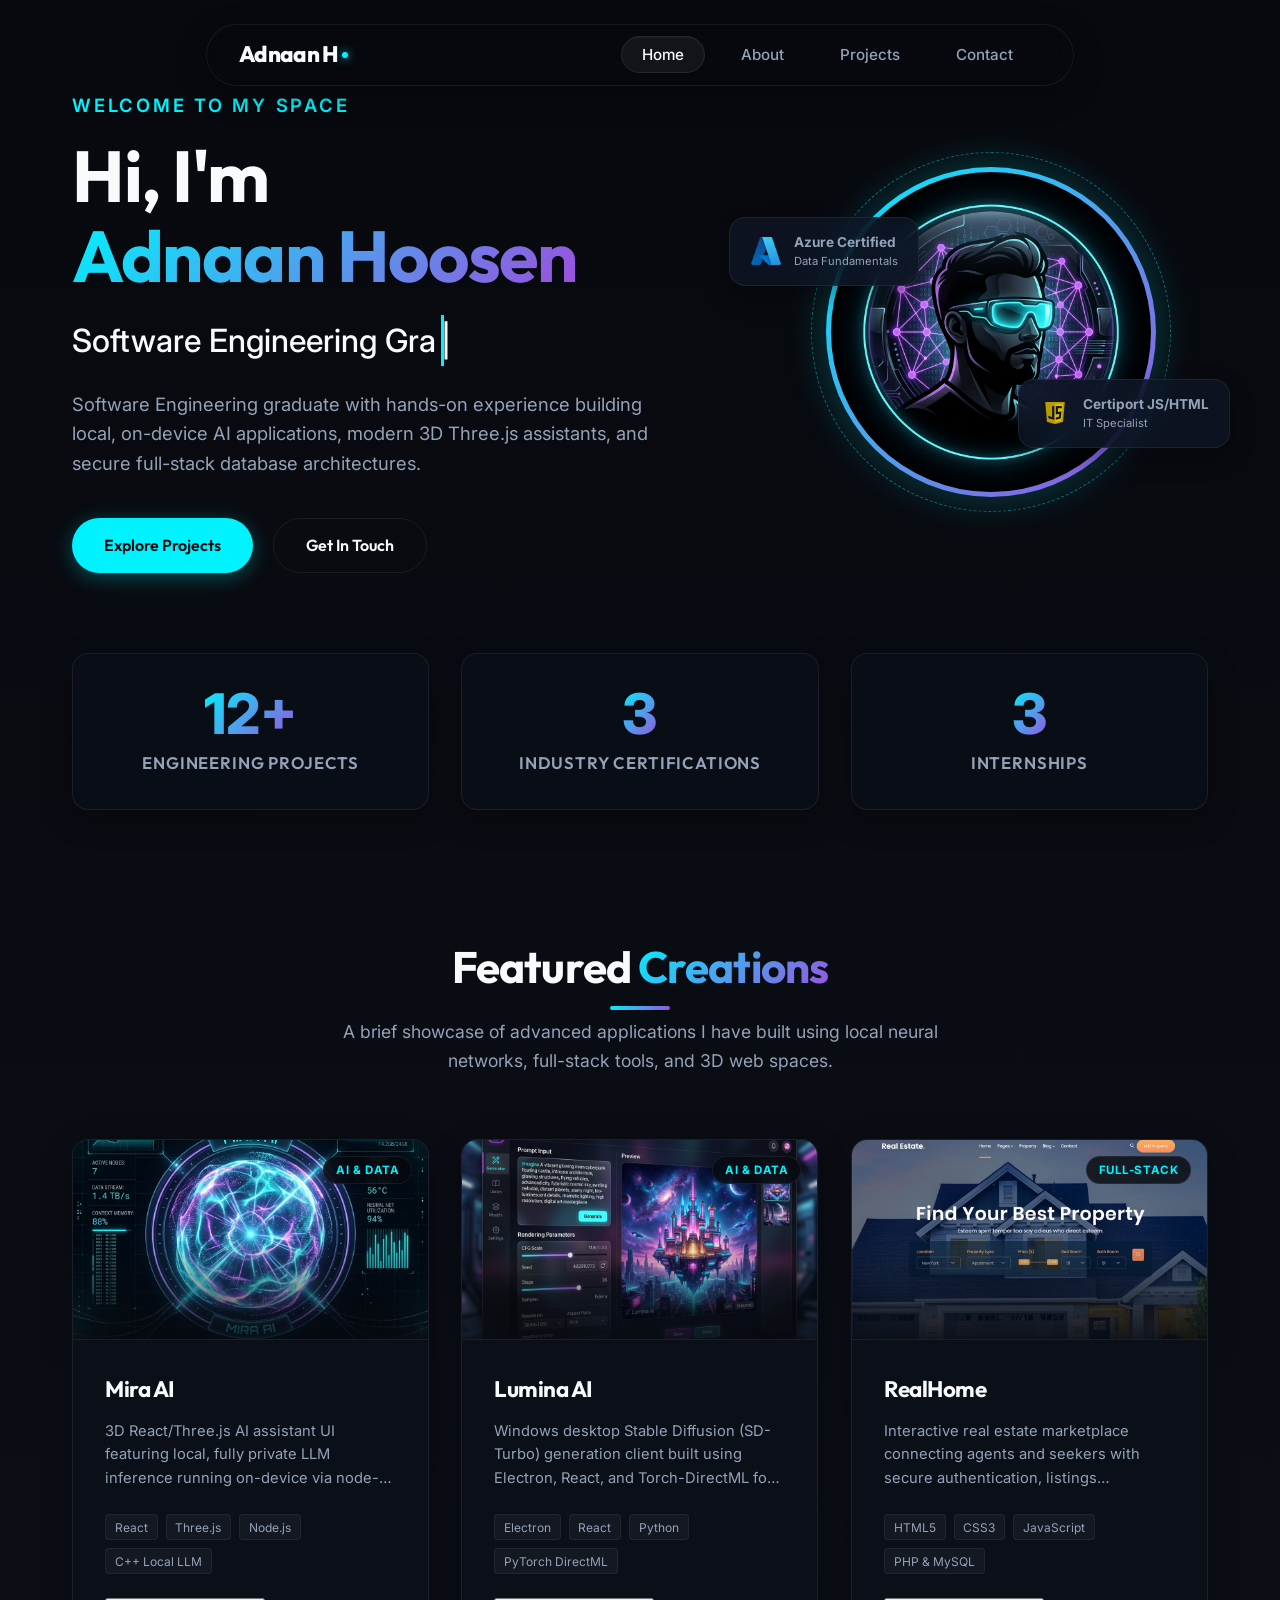
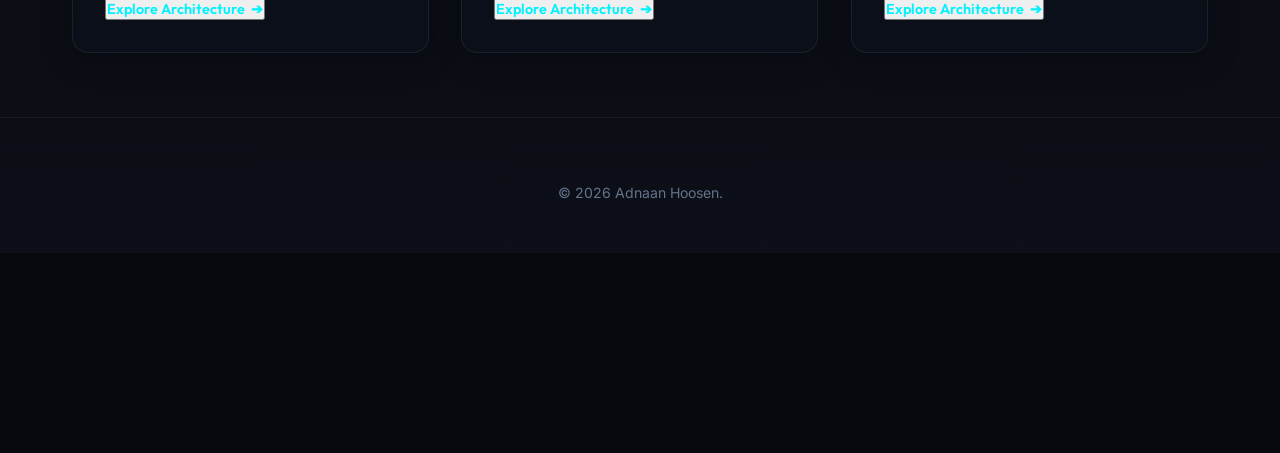
==== index.html @ e83b676b "Initial commit: portfolio site with AI-focused projects, timeline, and SEO improvements Static HTML/" ====
<!DOCTYPE html>
<html lang="en">

<head>
    <meta charset="UTF-8">
    <meta name="viewport" content="width=device-width, initial-scale=1.0">
    <meta name="theme-color" content="#07090e">
    <link rel="manifest" href="/manifest.json">
    <link rel="preconnect" href="https://fonts.googleapis.com">
    <link rel="preconnect" href="https://fonts.gstatic.com" crossorigin>
    <link href="https://fonts.googleapis.com/css2?family=Inter:wght@300;400;500;600;700&family=Outfit:wght@400;500;600;700;800&display=swap"
        rel="stylesheet">
    <title>Adnaan Hoosen | Portfolio - AI & Full-Stack Software Engineer</title>
    <meta name="description"
        content="Portfolio of Adnaan Hoosen, a software engineering graduate specializing in on-device AI applications, Stable Diffusion integration, and scalable full-stack web applications.">
    <link rel="canonical" href="https://adnaan-portfolio-2026.web.app/">
    <meta property="og:type" content="website">
    <meta property="og:title" content="Adnaan Hoosen | Portfolio - AI & Full-Stack Software Engineer">
    <meta property="og:description"
        content="Portfolio of Adnaan Hoosen, a software engineering graduate specializing in on-device AI applications, Stable Diffusion integration, and scalable full-stack web applications.">
    <meta property="og:url" content="https://adnaan-portfolio-2026.web.app/">
    <meta property="og:image" content="https://adnaan-portfolio-2026.web.app/image/me.jpg">
    <meta name="twitter:card" content="summary_large_image">
    <meta name="twitter:title" content="Adnaan Hoosen | Portfolio - AI & Full-Stack Software Engineer">
    <meta name="twitter:description"
        content="Portfolio of Adnaan Hoosen, a software engineering graduate specializing in on-device AI applications, Stable Diffusion integration, and scalable full-stack web applications.">
    <meta name="twitter:image" content="https://adnaan-portfolio-2026.web.app/image/me.jpg">
    <link rel="icon" type="image/x-icon" href="/favicon.ico?v=2">
    <link rel="icon" type="image/png" href="/favicon.png?v=2">
    <link rel="stylesheet" href="/style.css">
    <script src="/script.js" defer></script>
    <script type="application/ld+json">
    {
      "@context": "https://schema.org",
      "@type": "Person",
      "name": "Adnaan Hoosen",
      "url": "https://adnaan-portfolio-2026.web.app/",
      "jobTitle": "Software Engineering Graduate",
      "email": "mailto:adnaanhoosen51@gmail.com",
      "sameAs": [
        "https://www.linkedin.com/in/adnaan-hoosen-4546b4356",
        "https://github.com/Ryuu-XVII"
      ]
    }
    </script>
</head>

<body>
    <!-- Interactive Background Particles Canvas -->
    <canvas id="particle-canvas"></canvas>

    <!-- Neon Background Ambient Glow Orbs -->
    <div class="bg-glow-orb orb-1"></div>
    <div class="bg-glow-orb orb-2"></div>

    <!-- Floating Glass Navigation Bar -->
    <header id="global-header">
        <div class="nav-container">
            <nav class="navbar">
                <div class="logo">
                    <a href="index.html" id="logo-link">Adnaan H<span class="logo-dot"></span></a>
                </div>

                <button class="hamburger" aria-label="Toggle menu" aria-expanded="false">
                    <span></span>
                    <span></span>
                    <span></span>
                </button>

                <ul class="nav-menu">
                    <li class="nav-item"><a href="index.html" class="nav-link active" id="nav-home">Home</a></li>
                    <li class="nav-item"><a href="about.html" class="nav-link" id="nav-about">About</a></li>
                    <li class="nav-item"><a href="projects.html" class="nav-link" id="nav-projects">Projects</a></li>
                    <li class="nav-item"><a href="contact.html" class="nav-link" id="nav-contact">Contact</a></li>
                </ul>
            </nav>
        </div>
    </header>

    <!-- Main Transition Container for Dynamic Swapping -->
    <main id="main-content" class="page-container">

        <!-- HERO SECTION -->
        <section id="hero" class="hero-content section-padding">
            <div class="container">
                <div class="hero-grid">

                    <div class="hero-text reveal-left">
                        <span class="hero-greeting">Welcome to my space</span>
                        <h1 class="hero-name">Hi, I'm <span class="text-gradient">Adnaan Hoosen</span></h1>
                        <div class="hero-subtitle">
                            <span class="typewriter-text"></span><span class="typewriter-cursor">|</span>
                        </div>
                        <p class="hero-desc">
                            Software Engineering graduate with hands-on experience building local, on-device AI
                            applications, modern 3D Three.js assistants, and secure full-stack database architectures.
                        </p>
                        <div class="hero-actions">
                            <a href="projects.html" class="btn btn-primary" id="hero-btn-projects">Explore Projects</a>
                            <a href="contact.html" class="btn btn-secondary" id="hero-btn-contact">Get In Touch</a>
                        </div>
                    </div>

                    <div class="hero-visual reveal-right">
                        <div class="hero-image-frame">
                            <!-- Premium dynamic placeholder avatar generated internally representing high-tech developer -->
                            <img src="image/logo.jpg" alt="Adnaan Hoosen" class="hero-image">
                        </div>

                        <!-- Floating Glass Certifications badges showing direct CV accomplishments -->
                        <div class="hero-floating-badge badge-azure reveal delay-200">
                            <img src="image/A.png" alt="Azure Logo">
                            <div class="badge-info">
                                <p class="badge-text-primary">Azure Certified</p>
                                <p class="badge-text-secondary">Data Fundamentals</p>
                            </div>
                        </div>

                        <div class="hero-floating-badge badge-dev reveal delay-400">
                            <img src="image/J.png" alt="JS Logo">
                            <div class="badge-info">
                                <p class="badge-text-primary">Certiport JS/HTML</p>
                                <p class="badge-text-secondary">IT Specialist</p>
                            </div>
                        </div>

                    </div>

                </div>

                <!-- Quick stats grid summarizing resume details -->
                <div class="stats-grid reveal delay-300">
                    <div class="glass-card stat-card">
                        <div class="stat-number text-gradient">12+</div>
                        <div class="stat-label">Engineering Projects</div>
                    </div>
                    <div class="glass-card stat-card">
                        <div class="stat-number text-gradient">3</div>
                        <div class="stat-label">Industry Certifications</div>
                    </div>
                    <div class="glass-card stat-card">
                        <div class="stat-number text-gradient">3</div>
                        <div class="stat-label">Internships</div>
                    </div>
                </div>

            </div>
        </section>

        <!-- HOMEPAGE HIGHLIGHTS -->
        <section id="highlights" class="section-padding" style="padding-top: 2rem;">
            <div class="container">
                <div class="section-title-wrap reveal">
                    <h2 class="section-title">Featured <span class="text-gradient">Creations</span></h2>
                    <p class="section-desc">A brief showcase of advanced applications I have built using local neural
                        networks, full-stack tools, and 3D web spaces.</p>
                </div>

                <div class="projects-grid">

                    <!-- Mira AI Card -->
                    <div class="project-card-wrap reveal delay-100">
                        <div class="glass-card project-card">
                            <div class="project-card-image-wrap">
                                <img loading="lazy" src="image/mira_ai_mockup.png" alt="Mira AI 3D assistant representation"
                                    class="project-card-img">
                                <div class="project-card-image-overlay"></div>
                                <span class="project-card-category">AI & Data</span>
                            </div>
                            <div class="project-card-content">
                                <h3 class="project-card-title">Mira AI</h3>
                                <p class="project-card-desc">3D React/Three.js AI assistant UI featuring local, fully
                                    private LLM inference running on-device via node-llama-cpp with streaming token
                                    speeds.</p>
                                <div class="project-tech-badges">
                                    <span class="tech-badge">React</span>
                                    <span class="tech-badge">Three.js</span>
                                    <span class="tech-badge">Node.js</span>
                                    <span class="tech-badge">C++ Local LLM</span>
                                </div>
                                <div class="project-btn-wrap">
                                    <button class="project-btn" data-project="mira-ai" id="highlight-btn-mira">Explore
                                        Architecture</button>
                                </div>
                            </div>
                        </div>
                    </div>

                    <!-- Lumina AI Card -->
                    <div class="project-card-wrap reveal delay-200">
                        <div class="glass-card project-card">
                            <div class="project-card-image-wrap">
                                <img loading="lazy" src="image/lumina_ai_mockup.png" alt="Lumina AI generator representation"
                                    class="project-card-img">
                                <div class="project-card-image-overlay"></div>
                                <span class="project-card-category">AI & Data</span>
                            </div>
                            <div class="project-card-content">
                                <h3 class="project-card-title">Lumina AI</h3>
                                <p class="project-card-desc">Windows desktop Stable Diffusion (SD-Turbo) generation
                                    client built using Electron, React, and Torch-DirectML for full local hardware
                                    acceleration.</p>
                                <div class="project-tech-badges">
                                    <span class="tech-badge">Electron</span>
                                    <span class="tech-badge">React</span>
                                    <span class="tech-badge">Python</span>
                                    <span class="tech-badge">PyTorch DirectML</span>
                                </div>
                                <div class="project-btn-wrap">
                                    <button class="project-btn" data-project="lumina-ai"
                                        id="highlight-btn-lumina">Explore Architecture</button>
                                </div>
                            </div>
                        </div>
                    </div>

                    <!-- RealHome Card -->
                    <div class="project-card-wrap reveal delay-300">
                        <div class="glass-card project-card">
                            <div class="project-card-image-wrap">
                                <img loading="lazy" src="image/OIP2.jpeg" alt="RealHome Real Estate listing application"
                                    class="project-card-img">
                                <div class="project-card-image-overlay"></div>
                                <span class="project-card-category">Full-Stack</span>
                            </div>
                            <div class="project-card-content">
                                <h3 class="project-card-title">RealHome</h3>
                                <p class="project-card-desc">Interactive real estate marketplace connecting agents and
                                    seekers with secure authentication, listings dashboards, and API map rendering.</p>
                                <div class="project-tech-badges">
                                    <span class="tech-badge">HTML5</span>
                                    <span class="tech-badge">CSS3</span>
                                    <span class="tech-badge">JavaScript</span>
                                    <span class="tech-badge">PHP & MySQL</span>
                                </div>
                                <div class="project-btn-wrap">
                                    <button class="project-btn" data-project="realhome"
                                        id="highlight-btn-realhome">Explore Architecture</button>
                                </div>
                            </div>
                        </div>
                    </div>

                </div>
            </div>
        </section>

    </main>

    <!-- Global Footer -->
    <footer>
        <div class="container">
            <p>&copy; 2026 Adnaan Hoosen.</p>
        </div>
    </footer>

    <!-- Interactive Drawer Modal (Dynamic details) -->
    <div id="project-modal" class="modal-overlay" aria-hidden="true" role="dialog">
        <div class="modal-content-wrap">
            <button class="modal-close-btn" aria-label="Close modal">&times;</button>
            <div class="modal-body">
                <!-- Filled dynamically by JavaScript -->
            </div>
        </div>
    </div>
</body>

</html>
---- style.css ----
/* --- CUSTOM VARIABLES --- */
:root {
  --font-heading: 'Outfit', sans-serif;
  --font-body: 'Inter', sans-serif;
  
  /* Cyberpunk / Neo-glass Color Scheme */
  --bg-dark: #07090e;
  --bg-dark-card: rgba(13, 18, 29, 0.45);
  --bg-glass-nav: rgba(7, 9, 14, 0.65);
  --border-glass: rgba(255, 255, 255, 0.07);
  
  --accent-cyan: #00f2fe;
  --accent-purple: #9d4edd;
  --accent-pink: #ff007f;
  
  --text-primary: #f8fafc;
  --text-secondary: #94a3b8;
  --text-muted: #64748b;
  
  /* Gradients */
  --gradient-primary: linear-gradient(135deg, var(--accent-cyan) 0%, var(--accent-purple) 100%);
  --gradient-glow: linear-gradient(135deg, rgba(0, 242, 254, 0.15) 0%, rgba(157, 78, 221, 0.15) 100%);
  --gradient-dark: linear-gradient(180deg, #07090e 0%, #0c0f17 100%);
  
  /* Transitions */
  --transition-smooth: all 0.4s cubic-bezier(0.16, 1, 0.3, 1);
  --transition-fast: all 0.2s ease;
}

/* --- BASICS & RESET --- */
* {
  box-sizing: border-box;
  margin: 0;
  padding: 0;
  scrollbar-width: thin;
  scrollbar-color: var(--accent-purple) var(--bg-dark);
}

html {
  scroll-behavior: smooth;
  overflow-x: hidden;
  background-color: var(--bg-dark);
}

body {
  font-family: var(--font-body);
  background: var(--gradient-dark);
  color: var(--text-primary);
  min-height: 100vh;
  line-height: 1.6;
  position: relative;
  overflow-x: hidden;
}

/* Scrollbar Customization */
::-webkit-scrollbar {
  width: 8px;
}
::-webkit-scrollbar-track {
  background: var(--bg-dark);
}
::-webkit-scrollbar-thumb {
  background: rgba(157, 78, 221, 0.5);
  border-radius: 4px;
}
::-webkit-scrollbar-thumb:hover {
  background: var(--accent-cyan);
}

/* --- INTERACTIVE BACKGROUND CANVAS --- */
#particle-canvas {
  position: fixed;
  top: 0;
  left: 0;
  width: 100vw;
  height: 100vh;
  z-index: -2;
  pointer-events: none;
  background: transparent;
}

/* Glow orb background effect */
.bg-glow-orb {
  position: absolute;
  width: 500px;
  height: 500px;
  border-radius: 50%;
  background: radial-gradient(circle, rgba(0, 242, 254, 0.08) 0%, rgba(157, 78, 221, 0.05) 50%, rgba(0,0,0,0) 100%);
  z-index: -1;
  pointer-events: none;
  filter: blur(80px);
}
.orb-1 { top: -100px; right: -100px; }
.orb-2 { bottom: -200px; left: -200px; }

/* --- TYPOGRAPHY --- */
h1, h2, h3, h4, h5, h6 {
  font-family: var(--font-heading);
  font-weight: 700;
  letter-spacing: -0.02em;
  color: var(--text-primary);
}

p {
  color: var(--text-secondary);
  font-weight: 400;
}

a {
  color: var(--accent-cyan);
  text-decoration: none;
  transition: var(--transition-fast);
}

a:hover {
  color: var(--text-primary);
}

/* Gradient Text Effect */
.text-gradient {
  background: var(--gradient-primary);
  -webkit-background-clip: text;
  -webkit-text-fill-color: transparent;
  display: inline-block;
}

/* --- GLOBAL LAYOUT & UTILITIES --- */
.container {
  max-width: 1200px;
  margin: 0 auto;
  padding: 0 2rem;
}

.section-padding {
  padding: 8rem 0 4rem 0;
}

.section-title-wrap {
  text-align: center;
  margin-bottom: 4rem;
}

.section-title {
  font-size: 2.75rem;
  margin-bottom: 1rem;
  position: relative;
  display: inline-block;
}

.section-title::after {
  content: '';
  position: absolute;
  bottom: -8px;
  left: 50%;
  transform: translateX(-50%);
  width: 60px;
  height: 4px;
  background: var(--gradient-primary);
  border-radius: 2px;
}

.section-desc {
  font-size: 1.1rem;
  max-width: 600px;
  margin: 0 auto;
  color: var(--text-secondary);
}

/* Glassmorphism Card base */
.glass-card {
  background: var(--bg-dark-card);
  backdrop-filter: blur(16px) saturate(120%);
  -webkit-backdrop-filter: blur(16px) saturate(120%);
  border: 1px solid var(--border-glass);
  border-radius: 16px;
  padding: 2.5rem;
  box-shadow: 0 10px 30px rgba(0, 0, 0, 0.25);
  transition: var(--transition-smooth);
}

.glass-card:hover {
  border-color: rgba(0, 242, 254, 0.25);
  box-shadow: 0 15px 35px rgba(0, 242, 254, 0.08);
  transform: translateY(-5px);
}

/* Buttons */
.btn {
  display: inline-flex;
  align-items: center;
  justify-content: center;
  padding: 0.85rem 2rem;
  font-family: var(--font-heading);
  font-weight: 600;
  font-size: 1rem;
  border-radius: 50px;
  cursor: pointer;
  transition: var(--transition-smooth);
  position: relative;
  z-index: 1;
  overflow: hidden;
}

.btn-primary {
  color: var(--bg-dark);
  background: var(--accent-cyan);
  border: none;
  box-shadow: 0 4px 20px rgba(0, 242, 254, 0.3);
}

.btn-primary::before {
  content: '';
  position: absolute;
  top: 0;
  left: 0;
  width: 100%;
  height: 100%;
  background: linear-gradient(135deg, #00f2fe 0%, #4facfe 100%);
  z-index: -1;
  transition: var(--transition-smooth);
  opacity: 0;
}

.btn-primary:hover {
  transform: translateY(-2px);
  box-shadow: 0 8px 25px rgba(0, 242, 254, 0.5);
  color: var(--text-primary);
}

.btn-primary:hover::before {
  opacity: 1;
}

.btn-secondary {
  color: var(--text-primary);
  background: transparent;
  border: 1px solid var(--border-glass);
  backdrop-filter: blur(8px);
}

.btn-secondary:hover {
  border-color: var(--accent-purple);
  box-shadow: 0 8px 20px rgba(157, 78, 221, 0.2);
  transform: translateY(-2px);
  background: rgba(157, 78, 221, 0.1);
}

.badge {
  display: inline-block;
  padding: 0.35rem 0.85rem;
  font-size: 0.75rem;
  font-weight: 600;
  text-transform: uppercase;
  letter-spacing: 0.05em;
  background: rgba(157, 78, 221, 0.15);
  border: 1px solid rgba(157, 78, 221, 0.3);
  color: #c084fc;
  border-radius: 30px;
}

/* --- FLOATING HEADER / NAVIGATION --- */
header {
  position: fixed;
  top: 1.5rem;
  left: 0;
  width: 100%;
  z-index: 100;
  transition: var(--transition-smooth);
}

.nav-container {
  max-width: 900px;
  margin: 0 auto;
  padding: 0 1rem;
}

.navbar {
  display: flex;
  justify-content: space-between;
  align-items: center;
  background: var(--bg-glass-nav);
  backdrop-filter: blur(20px);
  -webkit-backdrop-filter: blur(20px);
  border: 1px solid var(--border-glass);
  padding: 0.75rem 2rem;
  border-radius: 50px;
  box-shadow: 0 10px 30px rgba(0, 0, 0, 0.3);
}

.logo a {
  font-family: var(--font-heading);
  font-weight: 800;
  font-size: 1.4rem;
  color: var(--text-primary);
  letter-spacing: -0.03em;
  display: flex;
  align-items: center;
}

.logo-dot {
  width: 6px;
  height: 6px;
  background: var(--accent-cyan);
  border-radius: 50%;
  display: inline-block;
  margin-left: 3px;
  box-shadow: 0 0 10px var(--accent-cyan);
}

.nav-menu {
  display: flex;
  align-items: center;
  list-style: none;
}

.nav-item {
  margin: 0 0.5rem;
}

.nav-link {
  color: var(--text-secondary);
  font-weight: 500;
  font-size: 0.95rem;
  padding: 0.5rem 1.25rem;
  border-radius: 30px;
  transition: var(--transition-fast);
}

.nav-link:hover, .nav-link.active {
  color: var(--text-primary);
  background: rgba(255, 255, 255, 0.05);
}

.nav-link.active {
  border: 1px solid rgba(255, 255, 255, 0.08);
  box-shadow: inset 0 1px 3px rgba(255, 255, 255, 0.05);
}

/* Mobile Toggle Hamburger button */
.hamburger {
  display: none;
  cursor: pointer;
  background: transparent;
  border: none;
  width: 24px;
  height: 20px;
  position: relative;
  z-index: 101;
}

.hamburger span {
  display: block;
  position: absolute;
  height: 2px;
  width: 100%;
  background: var(--text-primary);
  border-radius: 9px;
  opacity: 1;
  left: 0;
  transform: rotate(0deg);
  transition: .25s ease-in-out;
}

.hamburger span:nth-child(1) { top: 0px; }
.hamburger span:nth-child(2) { top: 9px; }
.hamburger span:nth-child(3) { top: 18px; }

/* --- HERO SECTION --- */
.hero-content {
  min-height: 100vh;
  display: flex;
  align-items: center;
  position: relative;
  padding-top: 4rem;
}

.hero-grid {
  display: grid;
  grid-template-columns: 1.2fr 0.8fr;
  gap: 3rem;
  align-items: center;
  width: 100%;
}

.hero-greeting {
  font-size: 1.15rem;
  font-weight: 600;
  color: var(--accent-cyan);
  text-transform: uppercase;
  letter-spacing: 0.15em;
  margin-bottom: 1rem;
  display: block;
}

.hero-name {
  font-size: 4.5rem;
  line-height: 1.1;
  margin-bottom: 1.25rem;
}

.hero-subtitle {
  font-size: 2rem;
  font-weight: 500;
  margin-bottom: 1.5rem;
  color: var(--text-primary);
  display: flex;
  align-items: center;
}

.typewriter-cursor {
  display: inline-block;
  width: 3px;
  background-color: var(--accent-cyan);
  margin-left: 5px;
  animation: blink 0.8s infinite;
}

.hero-desc {
  font-size: 1.15rem;
  margin-bottom: 2.5rem;
  max-width: 600px;
}

.hero-actions {
  display: flex;
  gap: 1.25rem;
  flex-wrap: wrap;
}

/* Graphic Hero Right */
.hero-visual {
  display: flex;
  justify-content: center;
  position: relative;
}

.hero-image-frame {
  width: 330px;
  height: 330px;
  border-radius: 50%;
  background: var(--gradient-primary);
  padding: 5px;
  box-shadow: 0 0 40px rgba(0, 242, 254, 0.25);
  position: relative;
  z-index: 2;
  animation: float 6s ease-in-out infinite;
}

.hero-image-frame::after {
  content: '';
  position: absolute;
  top: -15px;
  left: -15px;
  right: -15px;
  bottom: -15px;
  border-radius: 50%;
  border: 1px dashed rgba(0, 242, 254, 0.4);
  animation: rotateClockwise 25s linear infinite;
  pointer-events: none;
}

.hero-image {
  width: 100%;
  height: 100%;
  border-radius: 50%;
  object-fit: cover;
  background: var(--bg-dark);
}

.hero-floating-badge {
  position: absolute;
  background: rgba(13, 20, 36, 0.85);
  backdrop-filter: blur(12px);
  border: 1px solid var(--border-glass);
  padding: 0.85rem 1.25rem;
  border-radius: 16px;
  box-shadow: 0 10px 25px rgba(0,0,0,0.3);
  display: flex;
  align-items: center;
  gap: 0.75rem;
  z-index: 3;
}

.badge-azure {
  top: 15%;
  left: -10%;
  animation: floatBadge1 7s ease-in-out infinite;
}

.badge-dev {
  bottom: 15%;
  right: -5%;
  animation: floatBadge2 8s ease-in-out infinite;
}

.badge-azure img, .badge-dev img {
  width: 32px;
  height: 32px;
  object-fit: contain;
}

.badge-text-primary {
  font-weight: 700;
  font-size: 0.85rem;
}

.badge-text-secondary {
  font-size: 0.7rem;
  color: var(--text-secondary);
}

/* --- QUICK STATS SECTION --- */
.stats-grid {
  display: grid;
  grid-template-columns: repeat(auto-fit, minmax(220px, 1fr));
  gap: 2rem;
  margin-top: 5rem;
}

.stat-card {
  text-align: center;
  padding: 2rem;
}

.stat-number {
  font-size: 3.5rem;
  font-weight: 800;
  color: var(--text-primary);
  line-height: 1;
  margin-bottom: 0.5rem;
}

.stat-label {
  font-family: var(--font-heading);
  font-size: 1.05rem;
  font-weight: 600;
  color: var(--text-secondary);
  text-transform: uppercase;
  letter-spacing: 0.05em;
}

/* --- EXPERIENCE & EDUCATION TIMELINE --- */
.timeline-section {
  position: relative;
}

.timeline-track {
  position: relative;
  max-width: 900px;
  margin: 0 auto;
  padding: 2rem 0;
}

.timeline-track::after {
  content: '';
  position: absolute;
  width: 4px;
  background: linear-gradient(180deg, var(--accent-cyan) 0%, var(--accent-purple) 50%, rgba(157, 78, 221, 0) 100%);
  top: 0;
  bottom: 0;
  left: 50%;
  transform: translateX(-50%);
  border-radius: 4px;
  box-shadow: 0 0 15px rgba(0, 242, 254, 0.2);
}

.timeline-item {
  display: flex;
  justify-content: space-between;
  width: 100%;
  margin-bottom: 4rem;
  position: relative;
}

.timeline-item:nth-child(even) {
  flex-direction: row-reverse;
}

.timeline-dot {
  width: 24px;
  height: 24px;
  border-radius: 50%;
  background: var(--bg-dark);
  border: 4px solid var(--accent-cyan);
  position: absolute;
  left: 50%;
  top: 1.5rem;
  transform: translateX(-50%);
  z-index: 5;
  box-shadow: 0 0 15px var(--accent-cyan);
}

.timeline-item:nth-child(even) .timeline-dot {
  border-color: var(--accent-purple);
  box-shadow: 0 0 15px var(--accent-purple);
}

.timeline-content-card {
  width: 44%;
  position: relative;
}

.timeline-date {
  font-family: var(--font-heading);
  font-size: 0.95rem;
  font-weight: 700;
  color: var(--accent-cyan);
  margin-bottom: 0.5rem;
  display: inline-block;
}

.timeline-item:nth-child(even) .timeline-date {
  color: var(--accent-purple);
}

.timeline-role {
  font-size: 1.35rem;
  margin-bottom: 0.25rem;
}

.timeline-institution {
  font-family: var(--font-heading);
  font-size: 1rem;
  color: var(--text-primary);
  font-weight: 600;
  margin-bottom: 1rem;
  display: flex;
  align-items: center;
  gap: 0.5rem;
}

.timeline-institution span {
  font-size: 0.8rem;
  background: rgba(255, 255, 255, 0.08);
  padding: 0.15rem 0.5rem;
  border-radius: 4px;
  font-weight: 400;
}

.timeline-desc {
  font-size: 0.92rem;
  color: var(--text-secondary);
}

.timeline-desc ul {
  list-style: none;
}

.timeline-desc li {
  margin-bottom: 0.5rem;
  position: relative;
  padding-left: 1.25rem;
}

.timeline-desc li::before {
  content: '✦';
  position: absolute;
  left: 0;
  color: var(--accent-cyan);
  font-size: 0.75rem;
}

.timeline-item:nth-child(even) .timeline-desc li::before {
  color: var(--accent-purple);
}

/* --- CERTIFICATIONS SECTION --- */
.certifications-grid {
  display: grid;
  grid-template-columns: repeat(auto-fit, minmax(320px, 1fr));
  gap: 2rem;
  margin-top: 3rem;
}

.cert-card {
  display: flex;
  flex-direction: column;
  height: 100%;
}

.cert-header {
  display: flex;
  align-items: center;
  gap: 1.25rem;
  margin-bottom: 1.5rem;
}

.cert-icon {
  width: 54px;
  height: 54px;
  object-fit: contain;
  background: rgba(255, 255, 255, 0.05);
  border-radius: 12px;
  padding: 8px;
  border: 1px solid var(--border-glass);
}

.cert-title {
  font-size: 1.25rem;
  line-height: 1.3;
}

.cert-meta {
  font-size: 0.85rem;
  color: var(--text-muted);
  margin-top: 0.25rem;
}

.cert-verify {
  margin-top: auto;
  border-top: 1px solid rgba(255, 255, 255, 0.06);
  padding-top: 1.25rem;
  display: flex;
  justify-content: space-between;
  align-items: center;
}

.verify-label {
  font-size: 0.78rem;
  color: var(--text-secondary);
  font-weight: 500;
}

.verify-code {
  font-family: monospace;
  font-size: 0.88rem;
  background: rgba(0, 242, 254, 0.08);
  padding: 0.2rem 0.5rem;
  border-radius: 4px;
  border: 1px solid rgba(0, 242, 254, 0.15);
  color: var(--accent-cyan);
}

/* --- SKILLS MATRIX --- */
.skills-container {
  display: grid;
  grid-template-columns: repeat(auto-fit, minmax(340px, 1fr));
  gap: 2.5rem;
  margin-top: 3rem;
}

.skills-category-card {
  padding: 2rem;
}

.skills-category-title {
  font-size: 1.4rem;
  margin-bottom: 1.75rem;
  border-bottom: 1px solid rgba(255, 255, 255, 0.06);
  padding-bottom: 0.75rem;
  display: flex;
  justify-content: space-between;
  align-items: center;
}

.skills-category-title i {
  color: var(--accent-cyan);
}

.skill-list {
  display: flex;
  flex-direction: column;
  gap: 1.25rem;
}

.skill-item {
  position: relative;
}

.skill-info {
  display: flex;
  justify-content: space-between;
  margin-bottom: 0.45rem;
}

.skill-name {
  font-family: var(--font-heading);
  font-weight: 600;
  font-size: 0.95rem;
  display: flex;
  align-items: center;
  gap: 0.5rem;
}

.skill-name img {
  width: 18px;
  height: 18px;
  object-fit: contain;
}

.skill-pct {
  font-size: 0.85rem;
  font-weight: 600;
  color: var(--accent-cyan);
}

.skill-bar-bg {
  width: 100%;
  height: 6px;
  background: rgba(255, 255, 255, 0.06);
  border-radius: 10px;
  overflow: hidden;
}

.skill-bar-fill {
  height: 100%;
  background: var(--gradient-primary);
  border-radius: 10px;
  width: 0; /* Animate dynamically via active class */
  transition: width 1.5s cubic-bezier(0.16, 1, 0.3, 1);
}

/* --- DYNAMIC PROJECTS SECTION --- */
.projects-filter-bar {
  display: flex;
  justify-content: center;
  gap: 1rem;
  margin-bottom: 3rem;
  flex-wrap: wrap;
}

.filter-btn {
  background: var(--bg-dark-card);
  backdrop-filter: blur(8px);
  border: 1px solid var(--border-glass);
  padding: 0.6rem 1.5rem;
  color: var(--text-secondary);
  border-radius: 30px;
  cursor: pointer;
  font-family: var(--font-heading);
  font-weight: 600;
  font-size: 0.9rem;
  transition: var(--transition-smooth);
}

.filter-btn:hover, .filter-btn.active {
  color: var(--text-primary);
  border-color: var(--accent-cyan);
  background: rgba(0, 242, 254, 0.08);
  box-shadow: 0 4px 15px rgba(0, 242, 254, 0.15);
}

.projects-grid {
  display: grid;
  grid-template-columns: repeat(auto-fit, minmax(340px, 1fr));
  gap: 2rem;
}

.project-card {
  display: flex;
  flex-direction: column;
  overflow: hidden;
  height: 100%;
  padding: 0;
  border-radius: 16px;
}

.project-card-image-wrap {
  width: 100%;
  height: 200px;
  position: relative;
  overflow: hidden;
  border-bottom: 1px solid var(--border-glass);
}

.project-card-img {
  width: 100%;
  height: 100%;
  object-fit: cover;
  transition: transform 0.6s cubic-bezier(0.16, 1, 0.3, 1);
}

.project-card:hover .project-card-img {
  transform: scale(1.08);
}

.project-card-image-overlay {
  position: absolute;
  top: 0;
  left: 0;
  right: 0;
  bottom: 0;
  background: linear-gradient(180deg, rgba(7, 9, 14, 0) 50%, rgba(7, 9, 14, 0.85) 100%);
  pointer-events: none;
}

.project-card-category {
  position: absolute;
  top: 1rem;
  right: 1rem;
  background: rgba(7, 9, 14, 0.8);
  backdrop-filter: blur(8px);
  border: 1px solid var(--border-glass);
  padding: 0.25rem 0.75rem;
  border-radius: 30px;
  font-size: 0.72rem;
  font-weight: 700;
  text-transform: uppercase;
  color: var(--accent-cyan);
  letter-spacing: 0.05em;
}

.project-card-content {
  padding: 2rem;
  display: flex;
  flex-direction: column;
  flex-grow: 1;
}

.project-card-title {
  font-size: 1.4rem;
  margin-bottom: 0.75rem;
}

.project-card-desc {
  font-size: 0.92rem;
  color: var(--text-secondary);
  margin-bottom: 1.5rem;
  display: -webkit-box;
  -webkit-line-clamp: 3;
  -webkit-box-orient: vertical;
  overflow: hidden;
}

.project-tech-badges {
  display: flex;
  flex-wrap: wrap;
  gap: 0.5rem;
  margin-top: auto;
  margin-bottom: 1.5rem;
}

.tech-badge {
  background: rgba(255, 255, 255, 0.04);
  border: 1px solid rgba(255, 255, 255, 0.06);
  padding: 0.15rem 0.55rem;
  font-size: 0.75rem;
  color: var(--text-secondary);
  border-radius: 4px;
}

.project-btn-wrap {
  display: flex;
  justify-content: flex-start;
}

.project-btn {
  font-family: var(--font-heading);
  font-weight: 600;
  font-size: 0.9rem;
  color: var(--accent-cyan);
  display: flex;
  align-items: center;
  gap: 0.35rem;
  cursor: pointer;
  transition: var(--transition-fast);
}

.project-btn:hover {
  color: var(--text-primary);
}

.project-btn::after {
  content: ' ➔';
  transition: transform 0.25s ease;
}

.project-btn:hover::after {
  transform: translateX(3px);
}

/* --- DYNAMIC INTERESTS / HOBBIES GRID --- */
.hobbies-grid {
  display: grid;
  grid-template-columns: repeat(auto-fit, minmax(280px, 1fr));
  gap: 2rem;
  margin-top: 3rem;
}

.hobby-card {
  padding: 2.25rem;
  display: flex;
  flex-direction: column;
  gap: 1.25rem;
}

.hobby-header {
  display: flex;
  justify-content: space-between;
  align-items: center;
}

.hobby-icon-wrap {
  width: 50px;
  height: 50px;
  border-radius: 12px;
  background: rgba(157, 78, 221, 0.08);
  border: 1px solid rgba(157, 78, 221, 0.15);
  display: flex;
  justify-content: center;
  align-items: center;
  transition: var(--transition-smooth);
}

.hobby-card:hover .hobby-icon-wrap {
  background: rgba(0, 242, 254, 0.1);
  border-color: rgba(0, 242, 254, 0.25);
  box-shadow: 0 0 15px rgba(0, 242, 254, 0.25);
  transform: scale(1.08);
}

.hobby-icon-wrap img {
  width: 28px;
  height: 28px;
  object-fit: contain;
  filter: drop-shadow(0 0 5px rgba(157,78,221,0.5));
}

.hobby-card:hover .hobby-icon-wrap img {
  filter: drop-shadow(0 0 5px rgba(0, 242, 254, 0.8));
}

.hobby-title {
  font-size: 1.25rem;
}

.hobby-desc {
  font-size: 0.9rem;
  color: var(--text-secondary);
}

/* --- CONTACT SECTION & INTERACTIVE SOCIAL CARDS --- */
.contact-centered-grid {
  display: grid;
  grid-template-columns: repeat(auto-fit, minmax(300px, 1fr));
  gap: 2rem;
  margin-top: 3.5rem;
}

.contact-glow-card {
  display: flex;
  align-items: center;
  gap: 1.5rem;
  padding: 2rem;
  text-decoration: none;
  transition: var(--transition-smooth);
  border-radius: 16px;
  height: 100%;
}

.contact-glow-card:hover {
  transform: translateY(-5px);
  border-color: var(--accent-cyan);
  box-shadow: 0 10px 30px rgba(0, 242, 254, 0.15);
}

.contact-card-icon-wrap {
  width: 60px;
  height: 60px;
  border-radius: 50%;
  background: rgba(255, 255, 255, 0.05);
  border: 1px solid rgba(255, 255, 255, 0.08);
  display: flex;
  justify-content: center;
  align-items: center;
  font-size: 1.5rem;
  flex-shrink: 0;
  transition: var(--transition-smooth);
  color: var(--accent-cyan);
}

.contact-card-icon-wrap.social-logo svg {
  width: 28px;
  height: 28px;
  fill: var(--text-secondary);
  transition: var(--transition-smooth);
}

/* Brand specific glowing micro-interactions */
.linkedin-glow:hover {
  border-color: #0077b5;
  box-shadow: 0 10px 30px rgba(0, 119, 181, 0.25);
}

.linkedin-glow:hover .contact-card-icon-wrap {
  background: rgba(0, 119, 181, 0.1);
  border-color: rgba(0, 119, 181, 0.3);
}

.linkedin-glow:hover .contact-card-icon-wrap.social-logo svg {
  fill: #0077b5;
}

.github-glow:hover {
  border-color: #9d4edd;
  box-shadow: 0 10px 30px rgba(157, 78, 221, 0.25);
}

.github-glow:hover .contact-card-icon-wrap {
  background: rgba(157, 78, 221, 0.1);
  border-color: rgba(157, 78, 221, 0.3);
}

.github-glow:hover .contact-card-icon-wrap.social-logo svg {
  fill: #9d4edd;
}

.email-glow:hover {
  border-color: var(--accent-cyan);
  box-shadow: 0 10px 30px rgba(0, 242, 254, 0.25);
}

.email-glow:hover .contact-card-icon-wrap {
  background: rgba(0, 242, 254, 0.1);
  border-color: rgba(0, 242, 254, 0.3);
  color: var(--accent-cyan);
}

.phone-glow:hover {
  border-color: var(--accent-cyan);
  box-shadow: 0 10px 30px rgba(0, 242, 254, 0.2);
}

.phone-glow:hover .contact-card-icon-wrap {
  background: rgba(0, 242, 254, 0.1);
  border-color: rgba(0, 242, 254, 0.3);
}

.location-glow:hover {
  border-color: var(--accent-cyan);
  box-shadow: 0 10px 30px rgba(0, 242, 254, 0.2);
}

.location-glow:hover .contact-card-icon-wrap {
  background: rgba(0, 242, 254, 0.1);
  border-color: rgba(0, 242, 254, 0.3);
}

.contact-card-info {
  display: flex;
  flex-direction: column;
  gap: 0.25rem;
}

.contact-card-info h4 {
  font-size: 0.82rem;
  color: var(--text-muted);
  text-transform: uppercase;
  letter-spacing: 0.05em;
}

.contact-card-info p {
  font-family: var(--font-heading);
  font-weight: 600;
  color: var(--text-primary);
  font-size: 1.15rem;
}

.contact-action-hint {
  font-size: 0.8rem;
  color: var(--accent-cyan);
  font-weight: 500;
  margin-top: 0.25rem;
  transition: var(--transition-fast);
}

.contact-glow-card:hover .contact-action-hint {
  transform: translateX(4px);
}

/* --- DYNAMIC TRANSITION CONTAINER --- */
main {
  position: relative;
  z-index: 10;
}

/* Page swapper animations */
.page-container {
  opacity: 1;
  transform: translateY(0);
  transition: opacity 0.4s cubic-bezier(0.16, 1, 0.3, 1), transform 0.4s cubic-bezier(0.16, 1, 0.3, 1);
}

.page-container.fade-out {
  opacity: 0;
  transform: translateY(-20px);
}

.page-container.fade-in {
  animation: pageSlideIn 0.5s cubic-bezier(0.16, 1, 0.3, 1) forwards;
}

/* --- HARDWARE SCROLL REVEALS --- */
.reveal {
  opacity: 0;
  transform: translateY(40px) scale(0.98);
  transition: opacity 0.8s cubic-bezier(0.16, 1, 0.3, 1), transform 0.8s cubic-bezier(0.16, 1, 0.3, 1);
  will-change: transform, opacity;
}

.reveal-left {
  opacity: 0;
  transform: translateX(-40px);
  transition: opacity 0.8s cubic-bezier(0.16, 1, 0.3, 1), transform 0.8s cubic-bezier(0.16, 1, 0.3, 1);
  will-change: transform, opacity;
}

.reveal-right {
  opacity: 0;
  transform: translateX(40px);
  transition: opacity 0.8s cubic-bezier(0.16, 1, 0.3, 1), transform 0.8s cubic-bezier(0.16, 1, 0.3, 1);
  will-change: transform, opacity;
}

.reveal.active, .reveal-left.active, .reveal-right.active {
  opacity: 1;
  transform: translate(0) scale(1);
}

/* Stagger delay classes for reveals */
.delay-100 { transition-delay: 100ms; }
.delay-200 { transition-delay: 200ms; }
.delay-300 { transition-delay: 300ms; }
.delay-400 { transition-delay: 400ms; }
.delay-500 { transition-delay: 500ms; }

/* --- DYNAMIC MODAL / DRAWER SYSTEM --- */
.modal-overlay {
  position: fixed;
  top: 0;
  left: 0;
  right: 0;
  bottom: 0;
  background: rgba(7, 9, 14, 0.7);
  backdrop-filter: blur(12px);
  -webkit-backdrop-filter: blur(12px);
  z-index: 200;
  display: flex;
  justify-content: center;
  align-items: center;
  padding: 2rem;
  opacity: 0;
  pointer-events: none;
  transition: opacity 0.3s cubic-bezier(0.16, 1, 0.3, 1);
}

.modal-overlay.active {
  opacity: 1;
  pointer-events: auto;
}

.modal-content-wrap {
  width: 100%;
  max-width: 700px;
  background: rgba(13, 18, 29, 0.85);
  backdrop-filter: blur(25px);
  -webkit-backdrop-filter: blur(25px);
  border: 1px solid rgba(255, 255, 255, 0.08);
  border-radius: 20px;
  padding: 3rem;
  position: relative;
  transform: scale(0.95) translateY(20px);
  transition: transform 0.4s cubic-bezier(0.16, 1, 0.3, 1);
  box-shadow: 0 25px 50px -12px rgba(0, 242, 254, 0.25);
  max-height: 85vh;
  overflow-y: auto;
}

.modal-overlay.active .modal-content-wrap {
  transform: scale(1) translateY(0);
}

.modal-close-btn {
  position: absolute;
  top: 1.5rem;
  right: 1.5rem;
  width: 36px;
  height: 36px;
  border-radius: 50%;
  background: rgba(255, 255, 255, 0.05);
  border: 1px solid var(--border-glass);
  display: flex;
  justify-content: center;
  align-items: center;
  cursor: pointer;
  color: var(--text-primary);
  font-weight: 800;
  font-size: 1.1rem;
  transition: var(--transition-fast);
}

.modal-close-btn:hover {
  background: rgba(255, 0, 127, 0.15);
  color: var(--accent-pink);
  border-color: rgba(255, 0, 127, 0.3);
  box-shadow: 0 0 10px rgba(255, 0, 127, 0.2);
}

.modal-body h3 {
  font-size: 1.8rem;
  margin-bottom: 0.5rem;
}

.modal-body .badge {
  margin-bottom: 1.5rem;
}

.modal-body-content {
  margin-top: 1.5rem;
  display: flex;
  flex-direction: column;
  gap: 1.5rem;
}

.modal-body-content h4 {
  font-size: 1.1rem;
  color: var(--accent-cyan);
}

.modal-body-content p {
  font-size: 0.95rem;
  line-height: 1.6;
}

/* --- FOOTER --- */
footer {
  text-align: center;
  padding: 4rem 0 3rem 0;
  border-top: 1px solid rgba(255, 255, 255, 0.05);
  position: relative;
  z-index: 10;
  margin-top: auto;
}

footer p {
  font-size: 0.88rem;
  color: var(--text-muted);
}

/* --- KEYFRAME ANIMATIONS --- */
@keyframes blink {
  0%, 100% { opacity: 1; }
  50% { opacity: 0; }
}

@keyframes float {
  0% { transform: translateY(0px); }
  50% { transform: translateY(-12px); }
  100% { transform: translateY(0px); }
}

@keyframes floatBadge1 {
  0% { transform: translateY(0px) rotate(0deg); }
  50% { transform: translateY(-8px) rotate(1deg); }
  100% { transform: translateY(0px) rotate(0deg); }
}

@keyframes floatBadge2 {
  0% { transform: translateY(0px) rotate(0deg); }
  50% { transform: translateY(8px) rotate(-1deg); }
  100% { transform: translateY(0px) rotate(0deg); }
}

@keyframes rotateClockwise {
  0% { transform: rotate(0deg); }
  100% { transform: rotate(360deg); }
}

@keyframes pageSlideIn {
  from {
    opacity: 0;
    transform: translateY(20px);
  }
  to {
    opacity: 1;
    transform: translateY(0);
  }
}

/* --- RESPONSIVE DESIGN --- */

/* Tablet scale (992px) */
@media (max-width: 992px) {
  .hero-grid {
    grid-template-columns: 1fr;
    text-align: center;
    gap: 4rem;
  }
  
  .hero-desc {
    margin: 0 auto 2.5rem auto;
  }
  
  .hero-actions {
    justify-content: center;
  }
  
  .hero-visual {
    order: -1;
  }
  
  .timeline-track::after {
    left: 2rem;
  }
  
  .timeline-dot {
    left: 2rem;
  }
  
  .timeline-item {
    flex-direction: column !important;
    padding-left: 4.5rem;
    margin-bottom: 3rem;
  }
  
  .timeline-content-card {
    width: 100%;
  }
  
  .contact-centered-grid {
    grid-template-columns: 1fr;
    gap: 3rem;
  }
}

/* Mobile scale (768px) */
@media (max-width: 768px) {
  .section-padding {
    padding: 6rem 0 3rem 0;
  }
  
  .section-title {
    font-size: 2.25rem;
  }
  
  .hero-name {
    font-size: 3.25rem;
  }
  
  .hero-subtitle {
    font-size: 1.5rem;
    justify-content: center;
  }
  
  .navbar {
    padding: 0.75rem 1.5rem;
    border-radius: 30px;
  }
  
  .hamburger {
    display: block;
  }
  
  .nav-menu {
    position: fixed;
    top: 5.5rem;
    left: 1.5rem;
    right: 1.5rem;
    background: rgba(13, 18, 29, 0.95);
    backdrop-filter: blur(25px);
    -webkit-backdrop-filter: blur(25px);
    border: 1px solid var(--border-glass);
    border-radius: 20px;
    flex-direction: column;
    padding: 2rem 1rem;
    gap: 1rem;
    box-shadow: 0 20px 40px rgba(0,0,0,0.4);
    opacity: 0;
    pointer-events: none;
    transform: translateY(-20px);
    transition: var(--transition-smooth);
    z-index: 99;
  }
  
  .nav-menu.active {
    opacity: 1;
    pointer-events: auto;
    transform: translateY(0);
  }
  
  .nav-link {
    display: block;
    width: 100%;
    text-align: center;
    padding: 0.75rem 2rem;
  }
  
  .hero-image-frame {
    width: 260px;
    height: 260px;
  }
}

/* Small mobile scale (480px) */
@media (max-width: 480px) {
  .container {
    padding: 0 1.25rem;
  }
  
  .hero-name {
    font-size: 2.75rem;
  }
  
  .hero-actions {
    flex-direction: column;
    align-items: stretch;
  }
  
  .btn {
    width: 100%;
  }
  
  .skills-container {
    grid-template-columns: 1fr;
  }
  
  .certifications-grid {
    grid-template-columns: 1fr;
  }
  
  .timeline-item {
    padding-left: 3rem;
  }
  
  .timeline-track::after {
    left: 1.25rem;
  }
  
  .timeline-dot {
    left: 1.25rem;
  }
}
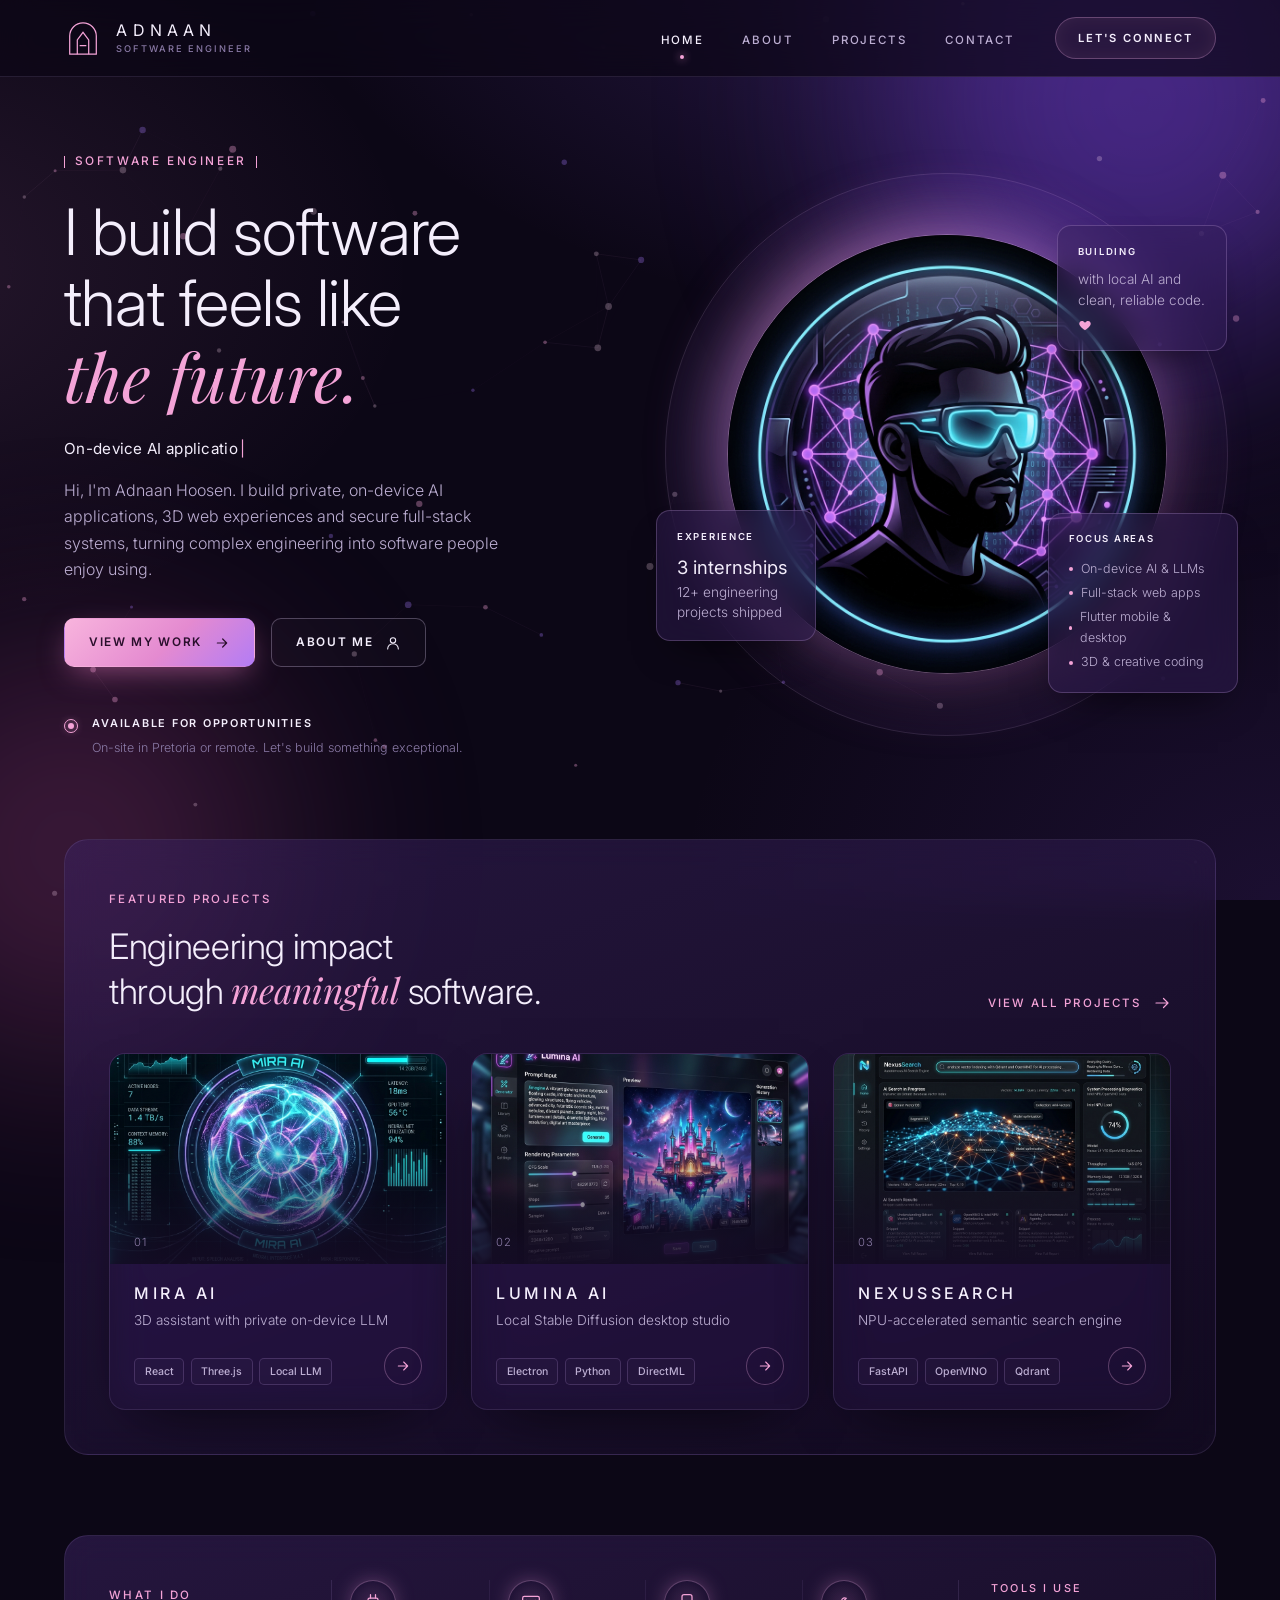
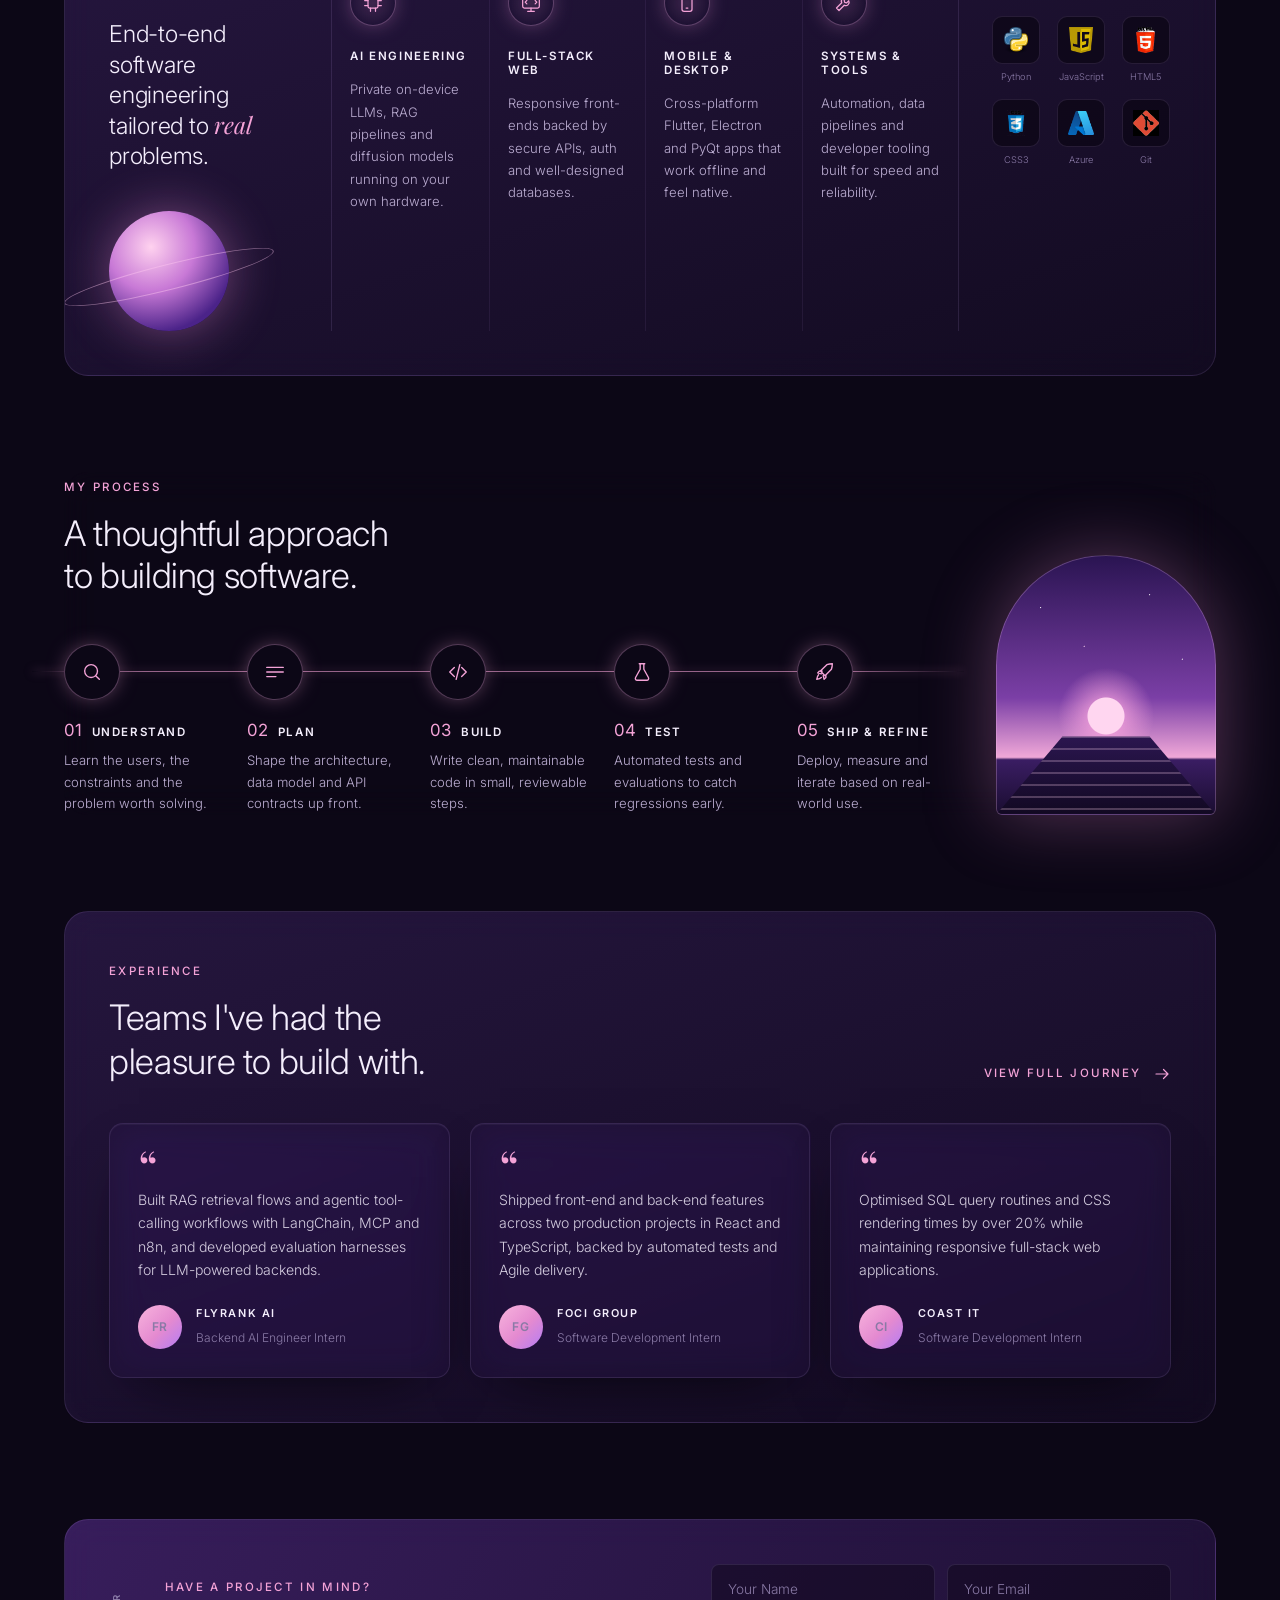
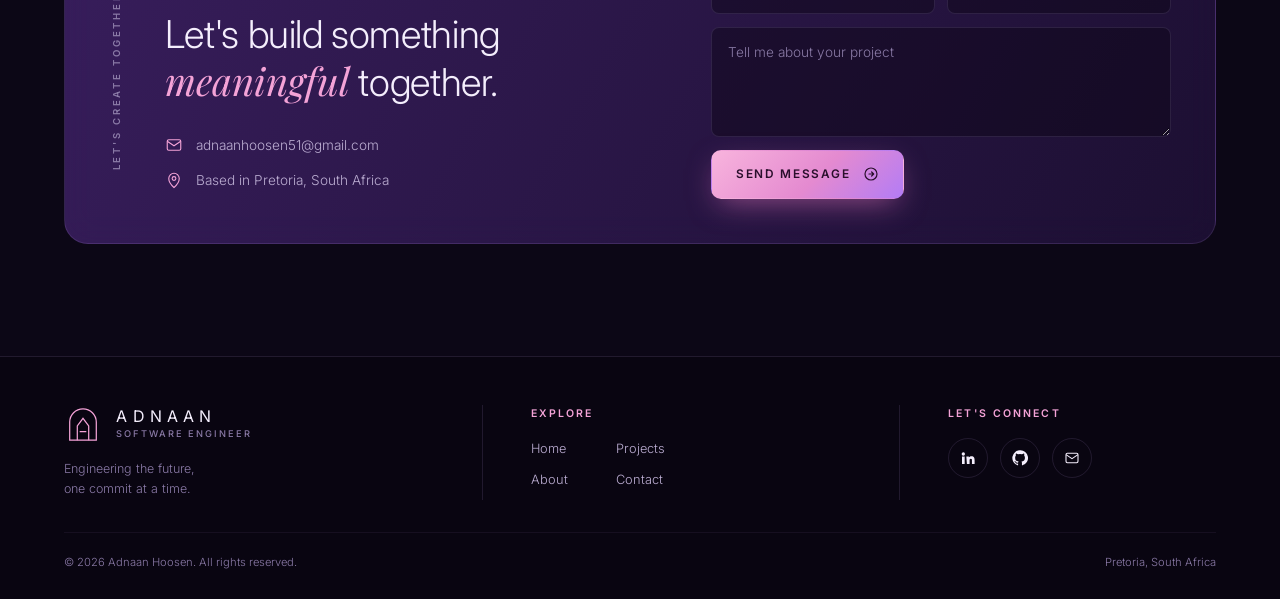
==== commit 047bc460: "Redesign site with violet glassmorphism theme Restyle every page after the new reference design: dee" ====
--- a/index.html
+++ b/index.html
@@ -4,11 +4,11 @@
 <head>
     <meta charset="UTF-8">
     <meta name="viewport" content="width=device-width, initial-scale=1.0">
-    <meta name="theme-color" content="#07090e">
+    <meta name="theme-color" content="#0c0716">
     <link rel="manifest" href="/manifest.json">
     <link rel="preconnect" href="https://fonts.googleapis.com">
     <link rel="preconnect" href="https://fonts.gstatic.com" crossorigin>
-    <link href="https://fonts.googleapis.com/css2?family=Inter:wght@300;400;500;600;700&family=Outfit:wght@400;500;600;700;800&display=swap"
+    <link href="https://fonts.googleapis.com/css2?family=Inter:wght@300;400;500;600&family=Playfair+Display:ital,wght@1,400;1,500&display=swap"
         rel="stylesheet">
     <title>Adnaan Hoosen | Portfolio - AI & Full-Stack Software Engineer</title>
     <meta name="description"
@@ -53,26 +53,34 @@
     <div class="bg-glow-orb orb-1"></div>
     <div class="bg-glow-orb orb-2"></div>
 
-    <!-- Floating Glass Navigation Bar -->
+    <!-- Glass Navigation Bar -->
     <header id="global-header">
         <div class="nav-container">
             <nav class="navbar">
                 <div class="logo">
-                    <a href="index.html" id="logo-link">Adnaan H<span class="logo-dot"></span></a>
-                </div>
-
-                <button class="hamburger" aria-label="Toggle menu" aria-expanded="false">
-                    <span></span>
-                    <span></span>
-                    <span></span>
-                </button>
-
-                <ul class="nav-menu">
-                    <li class="nav-item"><a href="index.html" class="nav-link active" id="nav-home">Home</a></li>
-                    <li class="nav-item"><a href="about.html" class="nav-link" id="nav-about">About</a></li>
-                    <li class="nav-item"><a href="projects.html" class="nav-link" id="nav-projects">Projects</a></li>
-                    <li class="nav-item"><a href="contact.html" class="nav-link" id="nav-contact">Contact</a></li>
-                </ul>
+                    <a href="index.html" id="logo-link" aria-label="Adnaan Hoosen, home">
+                        <svg class="logo-mark" viewBox="0 0 40 40" fill="none" stroke="currentColor" stroke-width="1.3" aria-hidden="true">
+                            <path d="M6 37V18a14 14 0 0 1 28 0v19Z" />
+                            <path d="M14 37V22l6-8 6 8v15M16.5 28h7" />
+                        </svg>
+                        <span class="logo-text"><span class="logo-name">ADNAAN</span><span class="logo-role">Software Engineer</span></span>
+                    </a>
+                </div>
+
+                <div class="nav-right">
+                    <ul class="nav-menu">
+                        <li class="nav-item"><a href="index.html" class="nav-link active" id="nav-home">Home</a></li>
+                        <li class="nav-item"><a href="about.html" class="nav-link" id="nav-about">About</a></li>
+                        <li class="nav-item"><a href="projects.html" class="nav-link" id="nav-projects">Projects</a></li>
+                        <li class="nav-item"><a href="contact.html" class="nav-link" id="nav-contact">Contact</a></li>
+                    </ul>
+                    <a href="contact.html" class="nav-cta" id="nav-cta">Let's Connect</a>
+                    <button class="hamburger" aria-label="Toggle menu" aria-expanded="false">
+                        <span></span>
+                        <span></span>
+                        <span></span>
+                    </button>
+                </div>
             </nav>
         </div>
     </header>
@@ -80,167 +88,326 @@
     <!-- Main Transition Container for Dynamic Swapping -->
     <main id="main-content" class="page-container">
 
-        <!-- HERO SECTION -->
-        <section id="hero" class="hero-content section-padding">
+        <!-- HERO -->
+        <section id="hero" class="hero-content">
             <div class="container">
                 <div class="hero-grid">
 
                     <div class="hero-text reveal-left">
-                        <span class="hero-greeting">Welcome to my space</span>
-                        <h1 class="hero-name">Hi, I'm <span class="text-gradient">Adnaan Hoosen</span></h1>
+                        <span class="hero-greeting">Software Engineer</span>
+                        <h1 class="hero-name">I build software<br>that feels like <span class="text-gradient">the future.</span></h1>
                         <div class="hero-subtitle">
                             <span class="typewriter-text"></span><span class="typewriter-cursor">|</span>
                         </div>
                         <p class="hero-desc">
-                            Software Engineering graduate with hands-on experience building local, on-device AI
-                            applications, modern 3D Three.js assistants, and secure full-stack database architectures.
+                            Hi, I'm Adnaan Hoosen. I build private, on-device AI applications, 3D web experiences and
+                            secure full-stack systems, turning complex engineering into software people enjoy using.
                         </p>
                         <div class="hero-actions">
-                            <a href="projects.html" class="btn btn-primary" id="hero-btn-projects">Explore Projects</a>
-                            <a href="contact.html" class="btn btn-secondary" id="hero-btn-contact">Get In Touch</a>
+                            <a href="projects.html" class="btn btn-primary" id="hero-btn-projects">View My Work
+                                <svg viewBox="0 0 24 24" fill="none" stroke="currentColor" stroke-width="1.8" stroke-linecap="round" stroke-linejoin="round" aria-hidden="true"><path d="M5 12h14M13 6l6 6-6 6"/></svg>
+                            </a>
+                            <a href="about.html" class="btn btn-secondary" id="hero-btn-about">About Me
+                                <svg viewBox="0 0 24 24" fill="none" stroke="currentColor" stroke-width="1.6" stroke-linecap="round" aria-hidden="true"><circle cx="12" cy="8" r="4"/><path d="M4 21a8 8 0 0 1 16 0"/></svg>
+                            </a>
+                        </div>
+                        <div class="availability">
+                            <span class="availability-dot" aria-hidden="true"></span>
+                            <div>
+                                <strong>Available for opportunities</strong>
+                                <span>On-site in Pretoria or remote. Let's build something exceptional.</span>
+                            </div>
                         </div>
                     </div>
 
                     <div class="hero-visual reveal-right">
-                        <div class="hero-image-frame">
-                            <!-- Premium dynamic placeholder avatar generated internally representing high-tech developer -->
-                            <img src="image/logo.jpg" alt="Adnaan Hoosen" class="hero-image">
-                        </div>
-
-                        <!-- Floating Glass Certifications badges showing direct CV accomplishments -->
-                        <div class="hero-floating-badge badge-azure reveal delay-200">
-                            <img src="image/A.png" alt="Azure Logo">
-                            <div class="badge-info">
-                                <p class="badge-text-primary">Azure Certified</p>
-                                <p class="badge-text-secondary">Data Fundamentals</p>
-                            </div>
-                        </div>
-
-                        <div class="hero-floating-badge badge-dev reveal delay-400">
-                            <img src="image/J.png" alt="JS Logo">
-                            <div class="badge-info">
-                                <p class="badge-text-primary">Certiport JS/HTML</p>
-                                <p class="badge-text-secondary">IT Specialist</p>
-                            </div>
-                        </div>
-
-                    </div>
-
-                </div>
-
-                <!-- Quick stats grid summarizing resume details -->
-                <div class="stats-grid reveal delay-300">
-                    <div class="glass-card stat-card">
-                        <div class="stat-number text-gradient">12+</div>
-                        <div class="stat-label">Engineering Projects</div>
-                    </div>
-                    <div class="glass-card stat-card">
-                        <div class="stat-number text-gradient">3</div>
-                        <div class="stat-label">Industry Certifications</div>
-                    </div>
-                    <div class="glass-card stat-card">
-                        <div class="stat-number text-gradient">3</div>
-                        <div class="stat-label">Internships</div>
-                    </div>
-                </div>
-
-            </div>
-        </section>
-
-        <!-- HOMEPAGE HIGHLIGHTS -->
-        <section id="highlights" class="section-padding" style="padding-top: 2rem;">
-            <div class="container">
-                <div class="section-title-wrap reveal">
-                    <h2 class="section-title">Featured <span class="text-gradient">Creations</span></h2>
-                    <p class="section-desc">A brief showcase of advanced applications I have built using local neural
-                        networks, full-stack tools, and 3D web spaces.</p>
-                </div>
-
-                <div class="projects-grid">
-
-                    <!-- Mira AI Card -->
-                    <div class="project-card-wrap reveal delay-100">
-                        <div class="glass-card project-card">
-                            <div class="project-card-image-wrap">
-                                <img loading="lazy" src="image/mira_ai_mockup.png" alt="Mira AI 3D assistant representation"
-                                    class="project-card-img">
-                                <div class="project-card-image-overlay"></div>
-                                <span class="project-card-category">AI & Data</span>
-                            </div>
-                            <div class="project-card-content">
-                                <h3 class="project-card-title">Mira AI</h3>
-                                <p class="project-card-desc">3D React/Three.js AI assistant UI featuring local, fully
-                                    private LLM inference running on-device via node-llama-cpp with streaming token
-                                    speeds.</p>
-                                <div class="project-tech-badges">
-                                    <span class="tech-badge">React</span>
-                                    <span class="tech-badge">Three.js</span>
-                                    <span class="tech-badge">Node.js</span>
-                                    <span class="tech-badge">C++ Local LLM</span>
-                                </div>
-                                <div class="project-btn-wrap">
-                                    <button class="project-btn" data-project="mira-ai" id="highlight-btn-mira">Explore
-                                        Architecture</button>
-                                </div>
-                            </div>
-                        </div>
-                    </div>
-
-                    <!-- Lumina AI Card -->
-                    <div class="project-card-wrap reveal delay-200">
-                        <div class="glass-card project-card">
-                            <div class="project-card-image-wrap">
-                                <img loading="lazy" src="image/lumina_ai_mockup.png" alt="Lumina AI generator representation"
-                                    class="project-card-img">
-                                <div class="project-card-image-overlay"></div>
-                                <span class="project-card-category">AI & Data</span>
-                            </div>
-                            <div class="project-card-content">
-                                <h3 class="project-card-title">Lumina AI</h3>
-                                <p class="project-card-desc">Windows desktop Stable Diffusion (SD-Turbo) generation
-                                    client built using Electron, React, and Torch-DirectML for full local hardware
-                                    acceleration.</p>
-                                <div class="project-tech-badges">
-                                    <span class="tech-badge">Electron</span>
-                                    <span class="tech-badge">React</span>
-                                    <span class="tech-badge">Python</span>
-                                    <span class="tech-badge">PyTorch DirectML</span>
-                                </div>
-                                <div class="project-btn-wrap">
-                                    <button class="project-btn" data-project="lumina-ai"
-                                        id="highlight-btn-lumina">Explore Architecture</button>
-                                </div>
-                            </div>
-                        </div>
-                    </div>
-
-                    <!-- RealHome Card -->
-                    <div class="project-card-wrap reveal delay-300">
-                        <div class="glass-card project-card">
-                            <div class="project-card-image-wrap">
-                                <img loading="lazy" src="image/OIP2.jpeg" alt="RealHome Real Estate listing application"
-                                    class="project-card-img">
-                                <div class="project-card-image-overlay"></div>
-                                <span class="project-card-category">Full-Stack</span>
-                            </div>
-                            <div class="project-card-content">
-                                <h3 class="project-card-title">RealHome</h3>
-                                <p class="project-card-desc">Interactive real estate marketplace connecting agents and
-                                    seekers with secure authentication, listings dashboards, and API map rendering.</p>
-                                <div class="project-tech-badges">
-                                    <span class="tech-badge">HTML5</span>
-                                    <span class="tech-badge">CSS3</span>
-                                    <span class="tech-badge">JavaScript</span>
-                                    <span class="tech-badge">PHP & MySQL</span>
-                                </div>
-                                <div class="project-btn-wrap">
-                                    <button class="project-btn" data-project="realhome"
-                                        id="highlight-btn-realhome">Explore Architecture</button>
-                                </div>
-                            </div>
-                        </div>
-                    </div>
-
+                        <div class="hero-orb">
+                            <div class="hero-image-frame">
+                                <img src="image/logo.jpg" alt="Adnaan Hoosen avatar" class="hero-image">
+                            </div>
+                        </div>
+
+                        <div class="hero-floating-badge badge-top">
+                            <span class="badge-label">Building</span>
+                            <p class="badge-value">with local AI and clean, reliable code.</p>
+                            <svg class="badge-heart" viewBox="0 0 24 24" fill="currentColor" aria-hidden="true"><path d="M12 21s-7.5-4.6-9.5-9.4C1.2 8.3 3.4 5 6.8 5c2 0 3.4 1.1 5.2 3 1.8-1.9 3.2-3 5.2-3 3.4 0 5.6 3.3 4.3 6.6C19.5 16.4 12 21 12 21z"/></svg>
+                        </div>
+
+                        <div class="hero-floating-badge badge-left">
+                            <span class="badge-label">Experience</span>
+                            <p class="badge-value"><strong>3 internships</strong>12+ engineering projects shipped</p>
+                        </div>
+
+                        <div class="hero-floating-badge badge-right">
+                            <span class="badge-label">Focus Areas</span>
+                            <ul class="badge-list">
+                                <li>On-device AI &amp; LLMs</li>
+                                <li>Full-stack web apps</li>
+                                <li>Flutter mobile &amp; desktop</li>
+                                <li>3D &amp; creative coding</li>
+                            </ul>
+                        </div>
+                    </div>
+
+                </div>
+            </div>
+        </section>
+
+        <!-- FEATURED PROJECTS -->
+        <section id="highlights" class="section-padding" style="padding-top: 1rem;">
+            <div class="container">
+                <div class="band reveal">
+                    <div class="section-head-row">
+                        <div>
+                            <span class="eyebrow">Featured Projects</span>
+                            <h2 class="section-title">Engineering impact<br>through <span class="text-gradient">meaningful</span> software.</h2>
+                        </div>
+                        <a href="projects.html" class="link-arrow">View all projects
+                            <svg viewBox="0 0 24 24" fill="none" stroke="currentColor" stroke-width="1.6" stroke-linecap="round" stroke-linejoin="round" aria-hidden="true"><path d="M4 12h16M14 6l6 6-6 6"/></svg>
+                        </a>
+                    </div>
+
+                    <div class="projects-grid">
+
+                        <div class="project-card-wrap reveal delay-100">
+                            <div class="glass-card project-card">
+                                <div class="project-card-image-wrap">
+                                    <img loading="lazy" src="image/mira_ai_mockup.png" alt="Mira AI 3D assistant interface" class="project-card-img">
+                                    <div class="project-card-image-overlay"></div>
+                                    <span class="project-card-num">01</span>
+                                </div>
+                                <div class="project-card-content">
+                                    <h3 class="project-card-title">Mira AI</h3>
+                                    <p class="project-card-subtitle">3D assistant with private on-device LLM</p>
+                                    <div class="project-card-foot">
+                                        <div class="project-tech-badges">
+                                            <span class="tech-badge">React</span>
+                                            <span class="tech-badge">Three.js</span>
+                                            <span class="tech-badge">Local LLM</span>
+                                        </div>
+                                        <button class="project-btn icon-only" data-project="mira-ai" id="highlight-btn-mira" aria-label="Explore Mira AI architecture">Explore</button>
+                                    </div>
+                                </div>
+                            </div>
+                        </div>
+
+                        <div class="project-card-wrap reveal delay-200">
+                            <div class="glass-card project-card">
+                                <div class="project-card-image-wrap">
+                                    <img loading="lazy" src="image/lumina_ai_mockup.png" alt="Lumina AI image generator" class="project-card-img">
+                                    <div class="project-card-image-overlay"></div>
+                                    <span class="project-card-num">02</span>
+                                </div>
+                                <div class="project-card-content">
+                                    <h3 class="project-card-title">Lumina AI</h3>
+                                    <p class="project-card-subtitle">Local Stable Diffusion desktop studio</p>
+                                    <div class="project-card-foot">
+                                        <div class="project-tech-badges">
+                                            <span class="tech-badge">Electron</span>
+                                            <span class="tech-badge">Python</span>
+                                            <span class="tech-badge">DirectML</span>
+                                        </div>
+                                        <button class="project-btn icon-only" data-project="lumina-ai" id="highlight-btn-lumina" aria-label="Explore Lumina AI architecture">Explore</button>
+                                    </div>
+                                </div>
+                            </div>
+                        </div>
+
+                        <div class="project-card-wrap reveal delay-300">
+                            <div class="glass-card project-card">
+                                <div class="project-card-image-wrap">
+                                    <img loading="lazy" src="image/nexus_search_mockup.png" alt="NexusSearch NPU-accelerated search engine" class="project-card-img">
+                                    <div class="project-card-image-overlay"></div>
+                                    <span class="project-card-num">03</span>
+                                </div>
+                                <div class="project-card-content">
+                                    <h3 class="project-card-title">NexusSearch</h3>
+                                    <p class="project-card-subtitle">NPU-accelerated semantic search engine</p>
+                                    <div class="project-card-foot">
+                                        <div class="project-tech-badges">
+                                            <span class="tech-badge">FastAPI</span>
+                                            <span class="tech-badge">OpenVINO</span>
+                                            <span class="tech-badge">Qdrant</span>
+                                        </div>
+                                        <button class="project-btn icon-only" data-project="nexus-search" id="highlight-btn-nexus" aria-label="Explore NexusSearch architecture">Explore</button>
+                                    </div>
+                                </div>
+                            </div>
+                        </div>
+
+                    </div>
+                </div>
+            </div>
+        </section>
+
+        <!-- SERVICES + TOOLS -->
+        <section id="services" class="section-padding" style="padding-top: 0;">
+            <div class="container">
+                <div class="band services-band reveal">
+                    <div class="services-intro">
+                        <div>
+                            <span class="eyebrow">What I Do</span>
+                            <h2>End-to-end software engineering tailored to <span class="text-gradient">real</span> problems.</h2>
+                        </div>
+                        <div class="services-planet" aria-hidden="true"></div>
+                    </div>
+
+                    <div class="services-list">
+                        <div class="service-item">
+                            <div class="icon-ring"><svg viewBox="0 0 24 24" fill="none" stroke="currentColor" stroke-width="1.5" stroke-linecap="round" stroke-linejoin="round" aria-hidden="true"><rect x="6" y="6" width="12" height="12" rx="2"/><path d="M9 2v4M15 2v4M9 18v4M15 18v4M2 9h4M2 15h4M18 9h4M18 15h4"/></svg></div>
+                            <h3>AI Engineering</h3>
+                            <p>Private on-device LLMs, RAG pipelines and diffusion models running on your own hardware.</p>
+                        </div>
+                        <div class="service-item">
+                            <div class="icon-ring"><svg viewBox="0 0 24 24" fill="none" stroke="currentColor" stroke-width="1.5" stroke-linecap="round" stroke-linejoin="round" aria-hidden="true"><rect x="2" y="4" width="20" height="14" rx="2"/><path d="M8 22h8M12 18v4M7 9l-2 2 2 2M17 9l2 2-2 2"/></svg></div>
+                            <h3>Full-Stack Web</h3>
+                            <p>Responsive front-ends backed by secure APIs, auth and well-designed databases.</p>
+                        </div>
+                        <div class="service-item">
+                            <div class="icon-ring"><svg viewBox="0 0 24 24" fill="none" stroke="currentColor" stroke-width="1.5" stroke-linecap="round" stroke-linejoin="round" aria-hidden="true"><rect x="6" y="2" width="12" height="20" rx="2.5"/><path d="M11 18h2"/></svg></div>
+                            <h3>Mobile &amp; Desktop</h3>
+                            <p>Cross-platform Flutter, Electron and PyQt apps that work offline and feel native.</p>
+                        </div>
+                        <div class="service-item">
+                            <div class="icon-ring"><svg viewBox="0 0 24 24" fill="none" stroke="currentColor" stroke-width="1.5" stroke-linecap="round" stroke-linejoin="round" aria-hidden="true"><path d="M14.7 6.3a4 4 0 0 0-5.4 5.4L3 18l3 3 6.3-6.3a4 4 0 0 0 5.4-5.4l-2.5 2.5-2.4-.6-.6-2.4z"/></svg></div>
+                            <h3>Systems &amp; Tools</h3>
+                            <p>Automation, data pipelines and developer tooling built for speed and reliability.</p>
+                        </div>
+                    </div>
+
+                    <div>
+                        <span class="tools-title">Tools I Use</span>
+                        <div class="tools-grid">
+                            <div class="tool-tile"><span><img loading="lazy" src="image/tools/python.png" alt=""></span><span>Python</span></div>
+                            <div class="tool-tile"><span><img loading="lazy" src="image/tools/javascript.png" alt=""></span><span>JavaScript</span></div>
+                            <div class="tool-tile"><span><img loading="lazy" src="image/tools/html5.png" alt=""></span><span>HTML5</span></div>
+                            <div class="tool-tile"><span><img loading="lazy" src="image/tools/css3.png" alt=""></span><span>CSS3</span></div>
+                            <div class="tool-tile"><span><img loading="lazy" src="image/tools/azure.png" alt=""></span><span>Azure</span></div>
+                            <div class="tool-tile"><span><img loading="lazy" src="image/tools/git.png" alt=""></span><span>Git</span></div>
+                        </div>
+                    </div>
+                </div>
+            </div>
+        </section>
+
+        <!-- PROCESS -->
+        <section id="process" class="section-padding" style="padding-top: 1rem;">
+            <div class="container">
+                <div class="band process-band reveal">
+                    <div>
+                        <span class="eyebrow">My Process</span>
+                        <h2 class="section-title" style="font-size: clamp(1.7rem, 3vw, 2.2rem); margin-bottom: 0;">A thoughtful approach<br>to building software.</h2>
+
+                        <div class="process-steps">
+                            <div class="process-step">
+                                <div class="icon-ring"><svg viewBox="0 0 24 24" fill="none" stroke="currentColor" stroke-width="1.5" stroke-linecap="round" stroke-linejoin="round" aria-hidden="true"><circle cx="11" cy="11" r="7"/><path d="m20 20-4-4"/></svg></div>
+                                <h3><span>01</span>Understand</h3>
+                                <p>Learn the users, the constraints and the problem worth solving.</p>
+                            </div>
+                            <div class="process-step">
+                                <div class="icon-ring"><svg viewBox="0 0 24 24" fill="none" stroke="currentColor" stroke-width="1.5" stroke-linecap="round" stroke-linejoin="round" aria-hidden="true"><path d="M3 7h18M3 12h18M3 17h10"/></svg></div>
+                                <h3><span>02</span>Plan</h3>
+                                <p>Shape the architecture, data model and API contracts up front.</p>
+                            </div>
+                            <div class="process-step">
+                                <div class="icon-ring"><svg viewBox="0 0 24 24" fill="none" stroke="currentColor" stroke-width="1.5" stroke-linecap="round" stroke-linejoin="round" aria-hidden="true"><path d="m8 7-5 5 5 5M16 7l5 5-5 5M14 4l-4 16"/></svg></div>
+                                <h3><span>03</span>Build</h3>
+                                <p>Write clean, maintainable code in small, reviewable steps.</p>
+                            </div>
+                            <div class="process-step">
+                                <div class="icon-ring"><svg viewBox="0 0 24 24" fill="none" stroke="currentColor" stroke-width="1.5" stroke-linecap="round" stroke-linejoin="round" aria-hidden="true"><path d="M9 3h6M10 3v6l-5 9a2 2 0 0 0 1.7 3h10.6a2 2 0 0 0 1.7-3l-5-9V3"/></svg></div>
+                                <h3><span>04</span>Test</h3>
+                                <p>Automated tests and evaluations to catch regressions early.</p>
+                            </div>
+                            <div class="process-step">
+                                <div class="icon-ring"><svg viewBox="0 0 24 24" fill="none" stroke="currentColor" stroke-width="1.5" stroke-linecap="round" stroke-linejoin="round" aria-hidden="true"><path d="M5 15c-1.5 1.5-2 5-2 5s3.5-.5 5-2M14 4c3-1 6-1 6-1s0 3-1 6l-7 7-5-5zM9 11l-3 0-2 2 4 1M13 15v3l-2 2-1-4"/></svg></div>
+                                <h3><span>05</span>Ship &amp; Refine</h3>
+                                <p>Deploy, measure and iterate based on real-world use.</p>
+                            </div>
+                        </div>
+                    </div>
+                    <div class="archway" aria-hidden="true"></div>
+                </div>
+            </div>
+        </section>
+
+        <!-- EXPERIENCE HIGHLIGHTS -->
+        <section id="experience" class="section-padding" style="padding-top: 1rem;">
+            <div class="container">
+                <div class="band reveal">
+                    <div class="section-head-row">
+                        <div>
+                            <span class="eyebrow">Experience</span>
+                            <h2 class="section-title">Teams I've had the<br>pleasure to build with.</h2>
+                        </div>
+                        <a href="about.html" class="link-arrow">View full journey
+                            <svg viewBox="0 0 24 24" fill="none" stroke="currentColor" stroke-width="1.6" stroke-linecap="round" stroke-linejoin="round" aria-hidden="true"><path d="M4 12h16M14 6l6 6-6 6"/></svg>
+                        </a>
+                    </div>
+
+                    <div class="quotes-grid">
+                        <div class="glass-card quote-card reveal delay-100">
+                            <div class="quote-mark" aria-hidden="true">&ldquo;</div>
+                            <p>Built RAG retrieval flows and agentic tool-calling workflows with LangChain, MCP and n8n, and
+                                developed evaluation harnesses for LLM-powered backends.</p>
+                            <div class="quote-author">
+                                <span class="quote-avatar" aria-hidden="true">FR</span>
+                                <div><strong>FlyRank AI</strong><span>Backend AI Engineer Intern</span></div>
+                            </div>
+                        </div>
+                        <div class="glass-card quote-card reveal delay-200">
+                            <div class="quote-mark" aria-hidden="true">&ldquo;</div>
+                            <p>Shipped front-end and back-end features across two production projects in React and
+                                TypeScript, backed by automated tests and Agile delivery.</p>
+                            <div class="quote-author">
+                                <span class="quote-avatar" aria-hidden="true">FG</span>
+                                <div><strong>FOCI Group</strong><span>Software Development Intern</span></div>
+                            </div>
+                        </div>
+                        <div class="glass-card quote-card reveal delay-300">
+                            <div class="quote-mark" aria-hidden="true">&ldquo;</div>
+                            <p>Optimised SQL query routines and CSS rendering times by over 20% while maintaining
+                                responsive full-stack web applications.</p>
+                            <div class="quote-author">
+                                <span class="quote-avatar" aria-hidden="true">CI</span>
+                                <div><strong>Coast IT</strong><span>Software Development Intern</span></div>
+                            </div>
+                        </div>
+                    </div>
+                </div>
+            </div>
+        </section>
+
+        <!-- CONTACT CTA -->
+        <section id="cta" class="section-padding" style="padding-top: 1rem;">
+            <div class="container">
+                <div class="band cta-band reveal">
+                    <span class="cta-side-label" aria-hidden="true">Let's create together</span>
+                    <div class="cta-copy">
+                        <span class="eyebrow">Have a project in mind?</span>
+                        <h2>Let's build something<br><span class="text-gradient">meaningful</span> together.</h2>
+                        <ul class="cta-meta">
+                            <li>
+                                <svg viewBox="0 0 24 24" fill="none" stroke="currentColor" stroke-width="1.5" aria-hidden="true"><rect x="3" y="5" width="18" height="14" rx="2"/><path d="m3 7 9 6 9-6"/></svg>
+                                <a href="mailto:adnaanhoosen51@gmail.com">adnaanhoosen51@gmail.com</a>
+                            </li>
+                            <li>
+                                <svg viewBox="0 0 24 24" fill="none" stroke="currentColor" stroke-width="1.5" aria-hidden="true"><path d="M12 22s7-6.2 7-12a7 7 0 0 0-14 0c0 5.8 7 12 7 12z"/><circle cx="12" cy="10" r="2.5"/></svg>
+                                Based in Pretoria, South Africa
+                            </li>
+                        </ul>
+                    </div>
+                    <form class="cta-form" id="cta-form" novalidate>
+                        <label for="cta-name">Your name</label>
+                        <input id="cta-name" name="name" type="text" placeholder="Your Name" autocomplete="name" required>
+                        <label for="cta-email">Your email</label>
+                        <input id="cta-email" name="email" type="email" placeholder="Your Email" autocomplete="email" required>
+                        <label for="cta-message">Your message</label>
+                        <textarea id="cta-message" name="message" placeholder="Tell me about your project" required></textarea>
+                        <button type="submit" class="btn btn-primary">Send Message
+                            <svg viewBox="0 0 24 24" fill="none" stroke="currentColor" stroke-width="1.8" stroke-linecap="round" stroke-linejoin="round" aria-hidden="true"><circle cx="12" cy="12" r="9"/><path d="M9 12h6M13 9l3 3-3 3"/></svg>
+                        </button>
+                    </form>
                 </div>
             </div>
         </section>
@@ -250,7 +417,45 @@
     <!-- Global Footer -->
     <footer>
         <div class="container">
-            <p>&copy; 2026 Adnaan Hoosen.</p>
+            <div class="footer-grid">
+                <div>
+                    <a href="index.html" class="logo" style="display:flex;align-items:center;gap:0.9rem;">
+                        <svg class="logo-mark" viewBox="0 0 40 40" fill="none" stroke="currentColor" stroke-width="1.3" aria-hidden="true">
+                            <path d="M6 37V18a14 14 0 0 1 28 0v19Z" />
+                            <path d="M14 37V22l6-8 6 8v15M16.5 28h7" />
+                        </svg>
+                        <span class="logo-text"><span class="logo-name">ADNAAN</span><span class="logo-role">Software Engineer</span></span>
+                    </a>
+                    <p class="footer-tagline">Engineering the future,<br>one commit at a time.</p>
+                </div>
+                <div>
+                    <span class="footer-heading">Explore</span>
+                    <ul class="footer-links">
+                        <li><a href="index.html">Home</a></li>
+                        <li><a href="projects.html">Projects</a></li>
+                        <li><a href="about.html">About</a></li>
+                        <li><a href="contact.html">Contact</a></li>
+                    </ul>
+                </div>
+                <div>
+                    <span class="footer-heading">Let's Connect</span>
+                    <div class="footer-socials">
+                        <a href="https://www.linkedin.com/in/adnaan-hoosen-4546b4356" target="_blank" rel="noopener" aria-label="LinkedIn">
+                            <svg viewBox="0 0 24 24" fill="currentColor" aria-hidden="true"><path d="M4.98 3.5a2.5 2.5 0 1 1 0 5 2.5 2.5 0 0 1 0-5zM3 9.75h4V21H3zM9.5 9.75h3.8v1.6h.05c.53-1 1.84-2.05 3.78-2.05 4.04 0 4.79 2.66 4.79 6.12V21h-4v-4.98c0-1.19-.02-2.72-1.66-2.72-1.66 0-1.91 1.3-1.91 2.63V21h-4z"/></svg>
+                        </a>
+                        <a href="https://github.com/Ryuu-XVII" target="_blank" rel="noopener" aria-label="GitHub">
+                            <svg viewBox="0 0 24 24" fill="currentColor" aria-hidden="true"><path d="M12 .5a11.5 11.5 0 0 0-3.64 22.41c.58.1.79-.25.79-.56v-2c-3.2.7-3.88-1.37-3.88-1.37-.53-1.33-1.28-1.69-1.28-1.69-1.05-.71.08-.7.08-.7 1.16.08 1.77 1.19 1.77 1.19 1.03 1.77 2.7 1.26 3.36.96.1-.75.4-1.26.73-1.55-2.55-.29-5.24-1.28-5.24-5.69 0-1.26.45-2.29 1.19-3.09-.12-.29-.52-1.46.11-3.05 0 0 .97-.31 3.17 1.18a11 11 0 0 1 5.77 0c2.2-1.49 3.17-1.18 3.17-1.18.63 1.59.23 2.76.11 3.05.74.8 1.19 1.83 1.19 3.09 0 4.42-2.7 5.39-5.26 5.68.41.36.78 1.06.78 2.14v3.17c0 .31.21.67.8.56A11.5 11.5 0 0 0 12 .5z"/></svg>
+                        </a>
+                        <a href="mailto:adnaanhoosen51@gmail.com" aria-label="Email">
+                            <svg viewBox="0 0 24 24" fill="none" stroke="currentColor" stroke-width="1.6" aria-hidden="true"><rect x="3" y="5" width="18" height="14" rx="2"/><path d="m3 7 9 6 9-6"/></svg>
+                        </a>
+                    </div>
+                </div>
+            </div>
+            <div class="footer-bottom">
+                <p>&copy; 2026 Adnaan Hoosen. All rights reserved.</p>
+                <p>Pretoria, South Africa</p>
+            </div>
         </div>
     </footer>
 
--- a/style.css
+++ b/style.css
@@ -1,1532 +1,2350 @@
-/* --- CUSTOM VARIABLES --- */
+/* ==========================================================================
+   Adnaan Hoosen Portfolio — "Violet Dusk" redesign
+   Deep plum background, frosted glass surfaces, rose-pink accents,
+   light sans headings with italic serif highlights.
+   ========================================================================== */
+
 :root {
-  --font-heading: 'Outfit', sans-serif;
-  --font-body: 'Inter', sans-serif;
-  
-  /* Cyberpunk / Neo-glass Color Scheme */
-  --bg-dark: #07090e;
-  --bg-dark-card: rgba(13, 18, 29, 0.45);
-  --bg-glass-nav: rgba(7, 9, 14, 0.65);
-  --border-glass: rgba(255, 255, 255, 0.07);
-  
-  --accent-cyan: #00f2fe;
-  --accent-purple: #9d4edd;
-  --accent-pink: #ff007f;
-  
-  --text-primary: #f8fafc;
-  --text-secondary: #94a3b8;
-  --text-muted: #64748b;
-  
+  --font-heading: 'Inter', system-ui, sans-serif;
+  --font-body: 'Inter', system-ui, sans-serif;
+  --font-serif: 'Playfair Display', Georgia, serif;
+
+  /* Surfaces */
+  --bg-dark: #0c0716;
+  --bg-deep: #08050f;
+  --bg-dark-card: rgba(34, 20, 58, 0.42);
+  --bg-card-strong: rgba(44, 26, 74, 0.55);
+  --bg-glass-nav: rgba(12, 7, 22, 0.7);
+  --border-glass: rgba(214, 178, 255, 0.12);
+  --border-strong: rgba(232, 168, 222, 0.32);
+
+  /* Accents */
+  --accent-pink: #f4a3d7;
+  --accent-rose: #ff7fc6;
+  --accent-violet: #a679ff;
+  --accent-purple: #7b4ddb;
+  --accent-cyan: var(--accent-pink); /* legacy alias */
+
+  /* Text */
+  --text-primary: #f4eefc;
+  --text-secondary: #bcaed2;
+  --text-muted: #8a7aa6;
+
   /* Gradients */
-  --gradient-primary: linear-gradient(135deg, var(--accent-cyan) 0%, var(--accent-purple) 100%);
-  --gradient-glow: linear-gradient(135deg, rgba(0, 242, 254, 0.15) 0%, rgba(157, 78, 221, 0.15) 100%);
-  --gradient-dark: linear-gradient(180deg, #07090e 0%, #0c0f17 100%);
-  
-  /* Transitions */
-  --transition-smooth: all 0.4s cubic-bezier(0.16, 1, 0.3, 1);
+  --gradient-primary: linear-gradient(135deg, #f8b4dd 0%, #e48ad0 55%, #b37cf5 100%);
+  --gradient-glow: linear-gradient(135deg, rgba(244, 163, 215, 0.14) 0%, rgba(166, 121, 255, 0.14) 100%);
+  --gradient-panel: linear-gradient(160deg, rgba(58, 34, 96, 0.55) 0%, rgba(24, 14, 42, 0.55) 100%);
+
+  --radius-lg: 18px;
+  --radius-md: 12px;
+  --radius-sm: 8px;
+
+  --shadow-glow: 0 0 0 1px var(--border-glass), 0 20px 50px -20px rgba(0, 0, 0, 0.7);
+  --shadow-pink: 0 10px 30px -8px rgba(244, 128, 200, 0.55);
+
+  --transition-smooth: all 0.45s cubic-bezier(0.16, 1, 0.3, 1);
   --transition-fast: all 0.2s ease;
 }
 
-/* --- BASICS & RESET --- */
-* {
-  box-sizing: border-box;
+/* ------------------------------------------------------------------ Base */
+*,
+*::before,
+*::after {
   margin: 0;
   padding: 0;
-  scrollbar-width: thin;
-  scrollbar-color: var(--accent-purple) var(--bg-dark);
+  box-sizing: border-box;
 }
 
 html {
   scroll-behavior: smooth;
-  overflow-x: hidden;
-  background-color: var(--bg-dark);
+  -webkit-text-size-adjust: 100%;
 }
 
 body {
   font-family: var(--font-body);
-  background: var(--gradient-dark);
+  font-weight: 300;
+  background-color: var(--bg-dark);
+  background-image:
+    radial-gradient(1200px 700px at 78% -10%, rgba(123, 77, 219, 0.28), transparent 60%),
+    radial-gradient(900px 600px at -10% 30%, rgba(228, 138, 208, 0.12), transparent 60%),
+    radial-gradient(1000px 800px at 100% 100%, rgba(98, 52, 170, 0.18), transparent 60%);
+  background-attachment: fixed;
+  color: var(--text-secondary);
+  line-height: 1.65;
+  overflow-x: hidden;
+  min-height: 100vh;
+  -webkit-font-smoothing: antialiased;
+}
+
+img {
+  max-width: 100%;
+  display: block;
+}
+
+a {
+  color: inherit;
+  text-decoration: none;
+}
+
+button,
+input,
+textarea {
+  font: inherit;
+  color: inherit;
+}
+
+::selection {
+  background: rgba(244, 163, 215, 0.35);
+  color: #fff;
+}
+
+h1,
+h2,
+h3,
+h4 {
+  font-family: var(--font-heading);
   color: var(--text-primary);
-  min-height: 100vh;
-  line-height: 1.6;
-  position: relative;
-  overflow-x: hidden;
-}
-
-/* Scrollbar Customization */
-::-webkit-scrollbar {
-  width: 8px;
-}
-::-webkit-scrollbar-track {
-  background: var(--bg-dark);
-}
-::-webkit-scrollbar-thumb {
-  background: rgba(157, 78, 221, 0.5);
+  font-weight: 400;
+  line-height: 1.2;
+  letter-spacing: -0.01em;
+}
+
+:focus-visible {
+  outline: 2px solid var(--accent-pink);
+  outline-offset: 3px;
   border-radius: 4px;
 }
-::-webkit-scrollbar-thumb:hover {
-  background: var(--accent-cyan);
-}
-
-/* --- INTERACTIVE BACKGROUND CANVAS --- */
+
+.container {
+  width: 100%;
+  max-width: 1200px;
+  margin: 0 auto;
+  padding: 0 24px;
+}
+
+.section-padding {
+  padding: 5rem 0;
+}
+
+/* Italic serif accent — used wherever the old gradient text lived */
+.text-gradient,
+.accent-serif {
+  font-family: var(--font-serif);
+  font-style: italic;
+  font-weight: 400;
+  color: var(--accent-pink);
+  letter-spacing: 0;
+}
+
+.eyebrow {
+  display: inline-block;
+  font-size: 0.72rem;
+  font-weight: 500;
+  letter-spacing: 0.2em;
+  text-transform: uppercase;
+  color: var(--accent-pink);
+  margin-bottom: 0.9rem;
+}
+
+/* ---------------------------------------------------- Ambient background */
 #particle-canvas {
   position: fixed;
-  top: 0;
-  left: 0;
-  width: 100vw;
-  height: 100vh;
+  inset: 0;
+  z-index: -1;
+  pointer-events: none;
+}
+
+.bg-glow-orb {
+  position: fixed;
+  border-radius: 50%;
+  filter: blur(110px);
   z-index: -2;
   pointer-events: none;
-  background: transparent;
-}
-
-/* Glow orb background effect */
-.bg-glow-orb {
-  position: absolute;
-  width: 500px;
-  height: 500px;
-  border-radius: 50%;
-  background: radial-gradient(circle, rgba(0, 242, 254, 0.08) 0%, rgba(157, 78, 221, 0.05) 50%, rgba(0,0,0,0) 100%);
-  z-index: -1;
-  pointer-events: none;
-  filter: blur(80px);
-}
-.orb-1 { top: -100px; right: -100px; }
-.orb-2 { bottom: -200px; left: -200px; }
-
-/* --- TYPOGRAPHY --- */
-h1, h2, h3, h4, h5, h6 {
-  font-family: var(--font-heading);
-  font-weight: 700;
-  letter-spacing: -0.02em;
-  color: var(--text-primary);
-}
-
-p {
-  color: var(--text-secondary);
-  font-weight: 400;
-}
-
-a {
-  color: var(--accent-cyan);
-  text-decoration: none;
-  transition: var(--transition-fast);
-}
-
-a:hover {
-  color: var(--text-primary);
-}
-
-/* Gradient Text Effect */
-.text-gradient {
-  background: var(--gradient-primary);
-  -webkit-background-clip: text;
-  -webkit-text-fill-color: transparent;
-  display: inline-block;
-}
-
-/* --- GLOBAL LAYOUT & UTILITIES --- */
-.container {
-  max-width: 1200px;
-  margin: 0 auto;
-  padding: 0 2rem;
-}
-
-.section-padding {
-  padding: 8rem 0 4rem 0;
-}
-
-.section-title-wrap {
-  text-align: center;
-  margin-bottom: 4rem;
-}
-
-.section-title {
-  font-size: 2.75rem;
-  margin-bottom: 1rem;
+  opacity: 0.55;
+}
+
+.orb-1 {
+  width: 520px;
+  height: 520px;
+  background: #6a3bc9;
+  top: -160px;
+  right: -120px;
+}
+
+.orb-2 {
+  width: 420px;
+  height: 420px;
+  background: #b0468f;
+  bottom: -160px;
+  left: -140px;
+  opacity: 0.3;
+}
+
+/* ------------------------------------------------------------ Glass card */
+.glass-card {
   position: relative;
-  display: inline-block;
-}
-
-.section-title::after {
-  content: '';
-  position: absolute;
-  bottom: -8px;
-  left: 50%;
-  transform: translateX(-50%);
-  width: 60px;
-  height: 4px;
-  background: var(--gradient-primary);
-  border-radius: 2px;
-}
-
-.section-desc {
-  font-size: 1.1rem;
-  max-width: 600px;
-  margin: 0 auto;
-  color: var(--text-secondary);
-}
-
-/* Glassmorphism Card base */
-.glass-card {
   background: var(--bg-dark-card);
-  backdrop-filter: blur(16px) saturate(120%);
-  -webkit-backdrop-filter: blur(16px) saturate(120%);
   border: 1px solid var(--border-glass);
-  border-radius: 16px;
-  padding: 2.5rem;
-  box-shadow: 0 10px 30px rgba(0, 0, 0, 0.25);
+  border-radius: var(--radius-lg);
+  padding: 2rem;
+  backdrop-filter: blur(18px) saturate(140%);
+  -webkit-backdrop-filter: blur(18px) saturate(140%);
+  box-shadow: 0 24px 60px -30px rgba(0, 0, 0, 0.8), inset 0 1px 0 rgba(255, 255, 255, 0.04);
   transition: var(--transition-smooth);
 }
 
-.glass-card:hover {
-  border-color: rgba(0, 242, 254, 0.25);
-  box-shadow: 0 15px 35px rgba(0, 242, 254, 0.08);
-  transform: translateY(-5px);
-}
-
-/* Buttons */
+/* ---------------------------------------------------------------- Buttons */
 .btn {
   display: inline-flex;
   align-items: center;
   justify-content: center;
-  padding: 0.85rem 2rem;
-  font-family: var(--font-heading);
+  gap: 0.75rem;
+  padding: 0.85rem 1.5rem;
+  border-radius: 10px;
+  font-size: 0.74rem;
   font-weight: 600;
+  letter-spacing: 0.14em;
+  text-transform: uppercase;
+  cursor: pointer;
+  border: 1px solid transparent;
+  transition: var(--transition-fast);
+  white-space: nowrap;
+}
+
+.btn svg {
+  width: 16px;
+  height: 16px;
+  flex-shrink: 0;
+}
+
+.btn-primary {
+  background: var(--gradient-primary);
+  color: #2a0f2c;
+  box-shadow: var(--shadow-pink);
+}
+
+.btn-primary:hover {
+  transform: translateY(-2px);
+  box-shadow: 0 14px 38px -8px rgba(244, 128, 200, 0.75);
+}
+
+.btn-secondary {
+  background: rgba(255, 255, 255, 0.02);
+  border-color: rgba(232, 214, 255, 0.28);
+  color: var(--text-primary);
+}
+
+.btn-secondary:hover {
+  border-color: var(--accent-pink);
+  background: rgba(244, 163, 215, 0.08);
+  transform: translateY(-2px);
+}
+
+.link-arrow {
+  display: inline-flex;
+  align-items: center;
+  gap: 0.75rem;
+  font-size: 0.72rem;
+  font-weight: 500;
+  letter-spacing: 0.18em;
+  text-transform: uppercase;
+  color: var(--accent-pink);
+  transition: var(--transition-fast);
+}
+
+.link-arrow svg {
+  width: 18px;
+  height: 18px;
+  transition: transform 0.25s ease;
+}
+
+.link-arrow:hover svg {
+  transform: translateX(4px);
+}
+
+/* ============================================================ NAVIGATION */
+#global-header {
+  position: sticky;
+  top: 0;
+  z-index: 100;
+  background: var(--bg-glass-nav);
+  backdrop-filter: blur(18px);
+  -webkit-backdrop-filter: blur(18px);
+  border-bottom: 1px solid var(--border-glass);
+}
+
+.nav-container {
+  max-width: 1200px;
+  margin: 0 auto;
+  padding: 0 24px;
+}
+
+.navbar {
+  height: 76px;
+  display: flex;
+  align-items: center;
+  justify-content: space-between;
+  gap: 2rem;
+}
+
+.logo a {
+  display: flex;
+  align-items: center;
+  gap: 0.9rem;
+}
+
+.logo-mark {
+  width: 38px;
+  height: 38px;
+  color: var(--accent-pink);
+  flex-shrink: 0;
+}
+
+.logo-text {
+  display: flex;
+  flex-direction: column;
+  line-height: 1.1;
+}
+
+.logo-name {
+  color: var(--text-primary);
   font-size: 1rem;
-  border-radius: 50px;
-  cursor: pointer;
-  transition: var(--transition-smooth);
+  font-weight: 400;
+  letter-spacing: 0.32em;
+}
+
+.logo-role {
+  color: var(--text-muted);
+  font-size: 0.58rem;
+  font-weight: 500;
+  letter-spacing: 0.22em;
+  text-transform: uppercase;
+  margin-top: 0.25rem;
+}
+
+.nav-right {
+  display: flex;
+  align-items: center;
+  gap: 2.5rem;
+}
+
+.nav-menu {
+  display: flex;
+  align-items: center;
+  gap: 2.4rem;
+  list-style: none;
+}
+
+.nav-link {
   position: relative;
-  z-index: 1;
-  overflow: hidden;
-}
-
-.btn-primary {
-  color: var(--bg-dark);
-  background: var(--accent-cyan);
-  border: none;
-  box-shadow: 0 4px 20px rgba(0, 242, 254, 0.3);
-}
-
-.btn-primary::before {
+  font-size: 0.72rem;
+  font-weight: 500;
+  letter-spacing: 0.16em;
+  text-transform: uppercase;
+  color: var(--text-secondary);
+  padding: 0.5rem 0;
+  transition: var(--transition-fast);
+}
+
+.nav-link::after {
   content: '';
   position: absolute;
-  top: 0;
-  left: 0;
+  left: 50%;
+  bottom: -4px;
+  width: 4px;
+  height: 4px;
+  border-radius: 50%;
+  background: var(--accent-pink);
+  box-shadow: 0 0 8px var(--accent-pink);
+  transform: translateX(-50%) scale(0);
+  transition: var(--transition-fast);
+}
+
+.nav-link:hover,
+.nav-link.active {
+  color: var(--text-primary);
+}
+
+.nav-link.active::after {
+  transform: translateX(-50%) scale(1);
+}
+
+.nav-cta {
+  padding: 0.7rem 1.4rem;
+  border-radius: 999px;
+  border: 1px solid var(--border-strong);
+  font-size: 0.7rem;
+  font-weight: 600;
+  letter-spacing: 0.16em;
+  text-transform: uppercase;
+  color: var(--text-primary);
+  background: rgba(244, 163, 215, 0.06);
+  box-shadow: inset 0 0 18px rgba(244, 163, 215, 0.08);
+  transition: var(--transition-fast);
+  white-space: nowrap;
+}
+
+.nav-cta:hover {
+  background: rgba(244, 163, 215, 0.16);
+  border-color: var(--accent-pink);
+}
+
+.hamburger {
+  display: none;
+  flex-direction: column;
+  gap: 5px;
+  background: none;
+  border: none;
+  cursor: pointer;
+  padding: 8px;
+}
+
+.hamburger span {
+  width: 24px;
+  height: 2px;
+  background: var(--text-primary);
+  border-radius: 2px;
+  transition: var(--transition-fast);
+}
+
+.hamburger.active span:nth-child(1) {
+  transform: translateY(7px) rotate(45deg);
+}
+
+.hamburger.active span:nth-child(2) {
+  opacity: 0;
+}
+
+.hamburger.active span:nth-child(3) {
+  transform: translateY(-7px) rotate(-45deg);
+}
+
+/* ===================================================== PAGE TRANSITIONS */
+.page-container {
+  transition: opacity 0.35s ease, transform 0.35s ease;
+}
+
+.page-container.fade-out {
+  opacity: 0;
+  transform: translateY(10px);
+}
+
+.page-container.fade-in {
+  animation: pageIn 0.5s ease forwards;
+}
+
+@keyframes pageIn {
+  from {
+    opacity: 0;
+    transform: translateY(10px);
+  }
+
+  to {
+    opacity: 1;
+    transform: none;
+  }
+}
+
+/* ======================================================= SCROLL REVEALS */
+.reveal,
+.reveal-left,
+.reveal-right {
+  opacity: 0;
+  transition: opacity 0.9s cubic-bezier(0.16, 1, 0.3, 1), transform 0.9s cubic-bezier(0.16, 1, 0.3, 1);
+}
+
+.reveal {
+  transform: translateY(28px);
+}
+
+.reveal-left {
+  transform: translateX(-36px);
+}
+
+.reveal-right {
+  transform: translateX(36px);
+}
+
+.reveal.active,
+.reveal-left.active,
+.reveal-right.active {
+  opacity: 1;
+  transform: none;
+}
+
+.delay-100 { transition-delay: 0.1s; }
+.delay-200 { transition-delay: 0.2s; }
+.delay-300 { transition-delay: 0.3s; }
+.delay-400 { transition-delay: 0.4s; }
+.delay-500 { transition-delay: 0.5s; }
+
+/* ====================================================== SECTION HEADINGS */
+.section-title-wrap {
+  text-align: center;
+  max-width: 720px;
+  margin: 0 auto 3.5rem;
+}
+
+.section-title {
+  font-size: clamp(2rem, 4vw, 2.9rem);
+  font-weight: 300;
+  margin-bottom: 1rem;
+}
+
+.section-desc {
+  font-size: 1rem;
+  color: var(--text-secondary);
+}
+
+.section-head-row {
+  display: flex;
+  align-items: flex-end;
+  justify-content: space-between;
+  gap: 2rem;
+  margin-bottom: 2.5rem;
+}
+
+.section-head-row .section-title {
+  margin-bottom: 0;
+  font-size: clamp(1.7rem, 3vw, 2.2rem);
+  line-height: 1.25;
+}
+
+/* Bordered panel wrapping a home-page band */
+.band {
+  position: relative;
+  border: 1px solid var(--border-glass);
+  border-radius: 24px;
+  background: var(--gradient-panel);
+  backdrop-filter: blur(16px);
+  -webkit-backdrop-filter: blur(16px);
+  padding: 2.75rem;
+  overflow: hidden;
+}
+
+/* =================================================================== HERO */
+.hero-content {
+  padding-top: 4.5rem;
+  padding-bottom: 4rem;
+  position: relative;
+  overflow-x: clip;
+}
+
+.hero-grid {
+  display: grid;
+  grid-template-columns: 1.05fr 1fr;
+  gap: 3rem;
+  align-items: center;
+}
+
+.hero-greeting {
+  display: inline-flex;
+  align-items: center;
+  gap: 0.6rem;
+  font-size: 0.74rem;
+  font-weight: 500;
+  letter-spacing: 0.22em;
+  text-transform: uppercase;
+  color: var(--accent-pink);
+  margin-bottom: 1.5rem;
+}
+
+.hero-greeting::before,
+.hero-greeting::after {
+  content: '';
+  width: 1px;
+  height: 12px;
+  background: currentColor;
+}
+
+.hero-name {
+  font-size: clamp(2.5rem, 5.4vw, 4rem);
+  font-weight: 300;
+  line-height: 1.12;
+  margin-bottom: 1.25rem;
+}
+
+.hero-name .text-gradient {
+  font-size: 1.04em;
+  white-space: nowrap;
+}
+
+.hero-subtitle {
+  font-size: 0.95rem;
+  font-weight: 400;
+  color: var(--text-primary);
+  min-height: 1.6em;
+  margin-bottom: 1rem;
+  letter-spacing: 0.02em;
+}
+
+.typewriter-cursor {
+  color: var(--accent-pink);
+  animation: blink 1s step-end infinite;
+  margin-left: 2px;
+}
+
+@keyframes blink {
+  50% {
+    opacity: 0;
+  }
+}
+
+.hero-desc {
+  max-width: 470px;
+  font-size: 1rem;
+  margin-bottom: 2.25rem;
+}
+
+.hero-actions {
+  display: flex;
+  flex-wrap: wrap;
+  gap: 1rem;
+  margin-bottom: 3rem;
+}
+
+.availability {
+  display: flex;
+  align-items: flex-start;
+  gap: 0.9rem;
+}
+
+.availability-dot {
+  margin-top: 4px;
+  width: 14px;
+  height: 14px;
+  border-radius: 50%;
+  border: 1px solid var(--accent-pink);
+  display: grid;
+  place-items: center;
+  flex-shrink: 0;
+}
+
+.availability-dot::after {
+  content: '';
+  width: 6px;
+  height: 6px;
+  border-radius: 50%;
+  background: var(--accent-pink);
+  box-shadow: 0 0 10px var(--accent-pink);
+  animation: pulse 2.2s ease-in-out infinite;
+}
+
+@keyframes pulse {
+  50% {
+    opacity: 0.35;
+  }
+}
+
+.availability strong {
+  display: block;
+  font-size: 0.68rem;
+  font-weight: 600;
+  letter-spacing: 0.16em;
+  text-transform: uppercase;
+  color: var(--text-primary);
+}
+
+.availability span {
+  font-size: 0.78rem;
+  color: var(--text-muted);
+}
+
+/* Hero visual: glowing orb with portrait + floating glass cards */
+.hero-visual {
+  position: relative;
+  min-height: 520px;
+  display: grid;
+  place-items: center;
+}
+
+.hero-orb {
+  position: relative;
+  width: min(440px, 82vw);
+  aspect-ratio: 1;
+  border-radius: 50%;
+}
+
+.hero-orb::before {
+  content: '';
+  position: absolute;
+  inset: -14%;
+  border-radius: 50%;
+  border: 1px solid rgba(232, 190, 255, 0.14);
+  box-shadow: inset 0 0 60px rgba(166, 121, 255, 0.08);
+}
+
+.hero-orb::after {
+  content: '';
+  position: absolute;
+  inset: -4%;
+  border-radius: 50%;
+  background: radial-gradient(circle at 40% 35%, rgba(255, 170, 225, 0.55), rgba(166, 121, 255, 0.35) 45%, transparent 70%);
+  filter: blur(30px);
+  z-index: -1;
+  animation: orbBreath 7s ease-in-out infinite;
+}
+
+@keyframes orbBreath {
+  50% {
+    transform: scale(1.06);
+    opacity: 0.8;
+  }
+}
+
+.hero-image-frame {
+  position: relative;
   width: 100%;
   height: 100%;
-  background: linear-gradient(135deg, #00f2fe 0%, #4facfe 100%);
-  z-index: -1;
-  transition: var(--transition-smooth);
-  opacity: 0;
-}
-
-.btn-primary:hover {
-  transform: translateY(-2px);
-  box-shadow: 0 8px 25px rgba(0, 242, 254, 0.5);
-  color: var(--text-primary);
-}
-
-.btn-primary:hover::before {
-  opacity: 1;
-}
-
-.btn-secondary {
-  color: var(--text-primary);
-  background: transparent;
-  border: 1px solid var(--border-glass);
-  backdrop-filter: blur(8px);
-}
-
-.btn-secondary:hover {
-  border-color: var(--accent-purple);
-  box-shadow: 0 8px 20px rgba(157, 78, 221, 0.2);
-  transform: translateY(-2px);
-  background: rgba(157, 78, 221, 0.1);
-}
-
-.badge {
-  display: inline-block;
-  padding: 0.35rem 0.85rem;
-  font-size: 0.75rem;
-  font-weight: 600;
-  text-transform: uppercase;
-  letter-spacing: 0.05em;
-  background: rgba(157, 78, 221, 0.15);
-  border: 1px solid rgba(157, 78, 221, 0.3);
-  color: #c084fc;
-  border-radius: 30px;
-}
-
-/* --- FLOATING HEADER / NAVIGATION --- */
-header {
-  position: fixed;
-  top: 1.5rem;
-  left: 0;
+  border-radius: 50%;
+  overflow: hidden;
+  border: 1px solid rgba(255, 200, 240, 0.35);
+  box-shadow: 0 0 80px rgba(228, 138, 208, 0.35), inset 0 0 40px rgba(0, 0, 0, 0.6);
+}
+
+.hero-image {
   width: 100%;
-  z-index: 100;
-  transition: var(--transition-smooth);
-}
-
-.nav-container {
-  max-width: 900px;
-  margin: 0 auto;
-  padding: 0 1rem;
-}
-
-.navbar {
-  display: flex;
-  justify-content: space-between;
-  align-items: center;
-  background: var(--bg-glass-nav);
-  backdrop-filter: blur(20px);
-  -webkit-backdrop-filter: blur(20px);
-  border: 1px solid var(--border-glass);
-  padding: 0.75rem 2rem;
-  border-radius: 50px;
-  box-shadow: 0 10px 30px rgba(0, 0, 0, 0.3);
-}
-
-.logo a {
-  font-family: var(--font-heading);
-  font-weight: 800;
-  font-size: 1.4rem;
-  color: var(--text-primary);
-  letter-spacing: -0.03em;
-  display: flex;
-  align-items: center;
-}
-
-.logo-dot {
-  width: 6px;
-  height: 6px;
-  background: var(--accent-cyan);
-  border-radius: 50%;
-  display: inline-block;
-  margin-left: 3px;
-  box-shadow: 0 0 10px var(--accent-cyan);
-}
-
-.nav-menu {
-  display: flex;
-  align-items: center;
-  list-style: none;
-}
-
-.nav-item {
-  margin: 0 0.5rem;
-}
-
-.nav-link {
-  color: var(--text-secondary);
-  font-weight: 500;
-  font-size: 0.95rem;
-  padding: 0.5rem 1.25rem;
-  border-radius: 30px;
-  transition: var(--transition-fast);
-}
-
-.nav-link:hover, .nav-link.active {
-  color: var(--text-primary);
-  background: rgba(255, 255, 255, 0.05);
-}
-
-.nav-link.active {
-  border: 1px solid rgba(255, 255, 255, 0.08);
-  box-shadow: inset 0 1px 3px rgba(255, 255, 255, 0.05);
-}
-
-/* Mobile Toggle Hamburger button */
-.hamburger {
-  display: none;
-  cursor: pointer;
-  background: transparent;
-  border: none;
-  width: 24px;
-  height: 20px;
-  position: relative;
-  z-index: 101;
-}
-
-.hamburger span {
-  display: block;
-  position: absolute;
-  height: 2px;
-  width: 100%;
-  background: var(--text-primary);
-  border-radius: 9px;
-  opacity: 1;
-  left: 0;
-  transform: rotate(0deg);
-  transition: .25s ease-in-out;
-}
-
-.hamburger span:nth-child(1) { top: 0px; }
-.hamburger span:nth-child(2) { top: 9px; }
-.hamburger span:nth-child(3) { top: 18px; }
-
-/* --- HERO SECTION --- */
-.hero-content {
-  min-height: 100vh;
-  display: flex;
-  align-items: center;
-  position: relative;
-  padding-top: 4rem;
-}
-
-.hero-grid {
-  display: grid;
-  grid-template-columns: 1.2fr 0.8fr;
-  gap: 3rem;
-  align-items: center;
-  width: 100%;
-}
-
-.hero-greeting {
-  font-size: 1.15rem;
-  font-weight: 600;
-  color: var(--accent-cyan);
-  text-transform: uppercase;
-  letter-spacing: 0.15em;
-  margin-bottom: 1rem;
-  display: block;
-}
-
-.hero-name {
-  font-size: 4.5rem;
-  line-height: 1.1;
-  margin-bottom: 1.25rem;
-}
-
-.hero-subtitle {
-  font-size: 2rem;
-  font-weight: 500;
-  margin-bottom: 1.5rem;
-  color: var(--text-primary);
-  display: flex;
-  align-items: center;
-}
-
-.typewriter-cursor {
-  display: inline-block;
-  width: 3px;
-  background-color: var(--accent-cyan);
-  margin-left: 5px;
-  animation: blink 0.8s infinite;
-}
-
-.hero-desc {
-  font-size: 1.15rem;
-  margin-bottom: 2.5rem;
-  max-width: 600px;
-}
-
-.hero-actions {
-  display: flex;
-  gap: 1.25rem;
-  flex-wrap: wrap;
-}
-
-/* Graphic Hero Right */
-.hero-visual {
-  display: flex;
-  justify-content: center;
-  position: relative;
-}
-
-.hero-image-frame {
-  width: 330px;
-  height: 330px;
-  border-radius: 50%;
-  background: var(--gradient-primary);
-  padding: 5px;
-  box-shadow: 0 0 40px rgba(0, 242, 254, 0.25);
-  position: relative;
-  z-index: 2;
-  animation: float 6s ease-in-out infinite;
+  height: 100%;
+  object-fit: cover;
+  transform: scale(1.08);
 }
 
 .hero-image-frame::after {
   content: '';
   position: absolute;
-  top: -15px;
-  left: -15px;
-  right: -15px;
-  bottom: -15px;
-  border-radius: 50%;
-  border: 1px dashed rgba(0, 242, 254, 0.4);
-  animation: rotateClockwise 25s linear infinite;
-  pointer-events: none;
-}
-
-.hero-image {
-  width: 100%;
-  height: 100%;
-  border-radius: 50%;
-  object-fit: cover;
-  background: var(--bg-dark);
+  inset: 0;
+  background: linear-gradient(200deg, rgba(244, 163, 215, 0.18), rgba(98, 52, 170, 0.25));
+  mix-blend-mode: color;
 }
 
 .hero-floating-badge {
   position: absolute;
-  background: rgba(13, 20, 36, 0.85);
-  backdrop-filter: blur(12px);
-  border: 1px solid var(--border-glass);
-  padding: 0.85rem 1.25rem;
-  border-radius: 16px;
-  box-shadow: 0 10px 25px rgba(0,0,0,0.3);
+  z-index: 2;
+  padding: 1.1rem 1.25rem;
+  border-radius: 14px;
+  background: rgba(54, 32, 92, 0.42);
+  border: 1px solid rgba(232, 190, 255, 0.22);
+  backdrop-filter: blur(16px);
+  -webkit-backdrop-filter: blur(16px);
+  box-shadow: 0 20px 40px -20px rgba(0, 0, 0, 0.7);
+  animation: floaty 6s ease-in-out infinite;
+}
+
+.hero-floating-badge.active {
+  animation: floaty 6s ease-in-out infinite;
+}
+
+@keyframes floaty {
+  50% {
+    translate: 0 -10px;
+  }
+}
+
+.badge-label {
+  display: block;
+  font-size: 0.6rem;
+  font-weight: 600;
+  letter-spacing: 0.18em;
+  text-transform: uppercase;
+  color: var(--text-primary);
+  margin-bottom: 0.6rem;
+}
+
+.badge-value {
+  font-size: 0.85rem;
+  color: var(--text-secondary);
+  line-height: 1.5;
+}
+
+.badge-value strong {
+  display: block;
+  color: var(--text-primary);
+  font-size: 1.15rem;
+  font-weight: 400;
+}
+
+.badge-list {
+  list-style: none;
+  font-size: 0.78rem;
+}
+
+.badge-list li {
   display: flex;
   align-items: center;
-  gap: 0.75rem;
-  z-index: 3;
-}
-
-.badge-azure {
-  top: 15%;
-  left: -10%;
-  animation: floatBadge1 7s ease-in-out infinite;
-}
-
-.badge-dev {
-  bottom: 15%;
-  right: -5%;
-  animation: floatBadge2 8s ease-in-out infinite;
-}
-
-.badge-azure img, .badge-dev img {
-  width: 32px;
-  height: 32px;
+  gap: 0.5rem;
+  padding: 0.12rem 0;
+}
+
+.badge-list li::before {
+  content: '';
+  width: 4px;
+  height: 4px;
+  border-radius: 50%;
+  background: var(--accent-pink);
+}
+
+.badge-heart {
+  display: block;
+  margin-top: 0.5rem;
+  width: 14px;
+  height: 14px;
+  color: var(--accent-pink);
+}
+
+.badge-top {
+  top: 6%;
+  right: -2%;
+  max-width: 170px;
+  animation-delay: -1s;
+}
+
+.badge-left {
+  left: -4%;
+  bottom: 14%;
+  max-width: 160px;
+  animation-delay: -3s;
+}
+
+.badge-right {
+  right: -4%;
+  bottom: 4%;
+  max-width: 190px;
+  animation-delay: -4.5s;
+}
+
+/* Legacy hero badges (certification images) */
+.hero-floating-badge img {
+  width: 34px;
+  height: 34px;
   object-fit: contain;
 }
 
-.badge-text-primary {
-  font-weight: 700;
+.badge-info .badge-text-primary {
+  color: var(--text-primary);
   font-size: 0.85rem;
 }
 
-.badge-text-secondary {
-  font-size: 0.7rem;
-  color: var(--text-secondary);
-}
-
-/* --- QUICK STATS SECTION --- */
+.badge-info .badge-text-secondary {
+  font-size: 0.75rem;
+}
+
+/* Stats */
 .stats-grid {
   display: grid;
-  grid-template-columns: repeat(auto-fit, minmax(220px, 1fr));
-  gap: 2rem;
-  margin-top: 5rem;
+  grid-template-columns: repeat(3, 1fr);
+  gap: 1.25rem;
+  margin-top: 3.5rem;
 }
 
 .stat-card {
   text-align: center;
-  padding: 2rem;
+  padding: 1.75rem;
 }
 
 .stat-number {
-  font-size: 3.5rem;
-  font-weight: 800;
-  color: var(--text-primary);
+  font-size: 2.6rem;
   line-height: 1;
   margin-bottom: 0.5rem;
 }
 
 .stat-label {
-  font-family: var(--font-heading);
-  font-size: 1.05rem;
-  font-weight: 600;
-  color: var(--text-secondary);
-  text-transform: uppercase;
-  letter-spacing: 0.05em;
-}
-
-/* --- EXPERIENCE & EDUCATION TIMELINE --- */
-.timeline-section {
-  position: relative;
-}
-
-.timeline-track {
-  position: relative;
-  max-width: 900px;
-  margin: 0 auto;
-  padding: 2rem 0;
-}
-
-.timeline-track::after {
-  content: '';
-  position: absolute;
-  width: 4px;
-  background: linear-gradient(180deg, var(--accent-cyan) 0%, var(--accent-purple) 50%, rgba(157, 78, 221, 0) 100%);
-  top: 0;
-  bottom: 0;
-  left: 50%;
-  transform: translateX(-50%);
-  border-radius: 4px;
-  box-shadow: 0 0 15px rgba(0, 242, 254, 0.2);
-}
-
-.timeline-item {
-  display: flex;
-  justify-content: space-between;
-  width: 100%;
-  margin-bottom: 4rem;
-  position: relative;
-}
-
-.timeline-item:nth-child(even) {
-  flex-direction: row-reverse;
-}
-
-.timeline-dot {
-  width: 24px;
-  height: 24px;
-  border-radius: 50%;
-  background: var(--bg-dark);
-  border: 4px solid var(--accent-cyan);
-  position: absolute;
-  left: 50%;
-  top: 1.5rem;
-  transform: translateX(-50%);
-  z-index: 5;
-  box-shadow: 0 0 15px var(--accent-cyan);
-}
-
-.timeline-item:nth-child(even) .timeline-dot {
-  border-color: var(--accent-purple);
-  box-shadow: 0 0 15px var(--accent-purple);
-}
-
-.timeline-content-card {
-  width: 44%;
-  position: relative;
-}
-
-.timeline-date {
-  font-family: var(--font-heading);
-  font-size: 0.95rem;
-  font-weight: 700;
-  color: var(--accent-cyan);
-  margin-bottom: 0.5rem;
-  display: inline-block;
-}
-
-.timeline-item:nth-child(even) .timeline-date {
-  color: var(--accent-purple);
-}
-
-.timeline-role {
-  font-size: 1.35rem;
-  margin-bottom: 0.25rem;
-}
-
-.timeline-institution {
-  font-family: var(--font-heading);
-  font-size: 1rem;
-  color: var(--text-primary);
-  font-weight: 600;
-  margin-bottom: 1rem;
-  display: flex;
-  align-items: center;
-  gap: 0.5rem;
-}
-
-.timeline-institution span {
-  font-size: 0.8rem;
-  background: rgba(255, 255, 255, 0.08);
-  padding: 0.15rem 0.5rem;
-  border-radius: 4px;
-  font-weight: 400;
-}
-
-.timeline-desc {
-  font-size: 0.92rem;
-  color: var(--text-secondary);
-}
-
-.timeline-desc ul {
-  list-style: none;
-}
-
-.timeline-desc li {
-  margin-bottom: 0.5rem;
-  position: relative;
-  padding-left: 1.25rem;
-}
-
-.timeline-desc li::before {
-  content: '✦';
-  position: absolute;
-  left: 0;
-  color: var(--accent-cyan);
-  font-size: 0.75rem;
-}
-
-.timeline-item:nth-child(even) .timeline-desc li::before {
-  color: var(--accent-purple);
-}
-
-/* --- CERTIFICATIONS SECTION --- */
-.certifications-grid {
-  display: grid;
-  grid-template-columns: repeat(auto-fit, minmax(320px, 1fr));
-  gap: 2rem;
-  margin-top: 3rem;
-}
-
-.cert-card {
-  display: flex;
-  flex-direction: column;
-  height: 100%;
-}
-
-.cert-header {
-  display: flex;
-  align-items: center;
-  gap: 1.25rem;
-  margin-bottom: 1.5rem;
-}
-
-.cert-icon {
-  width: 54px;
-  height: 54px;
-  object-fit: contain;
-  background: rgba(255, 255, 255, 0.05);
-  border-radius: 12px;
-  padding: 8px;
-  border: 1px solid var(--border-glass);
-}
-
-.cert-title {
-  font-size: 1.25rem;
-  line-height: 1.3;
-}
-
-.cert-meta {
-  font-size: 0.85rem;
+  font-size: 0.72rem;
+  font-weight: 500;
+  letter-spacing: 0.16em;
+  text-transform: uppercase;
   color: var(--text-muted);
-  margin-top: 0.25rem;
-}
-
-.cert-verify {
-  margin-top: auto;
-  border-top: 1px solid rgba(255, 255, 255, 0.06);
-  padding-top: 1.25rem;
-  display: flex;
-  justify-content: space-between;
-  align-items: center;
-}
-
-.verify-label {
-  font-size: 0.78rem;
-  color: var(--text-secondary);
-  font-weight: 500;
-}
-
-.verify-code {
-  font-family: monospace;
-  font-size: 0.88rem;
-  background: rgba(0, 242, 254, 0.08);
-  padding: 0.2rem 0.5rem;
-  border-radius: 4px;
-  border: 1px solid rgba(0, 242, 254, 0.15);
-  color: var(--accent-cyan);
-}
-
-/* --- SKILLS MATRIX --- */
-.skills-container {
-  display: grid;
-  grid-template-columns: repeat(auto-fit, minmax(340px, 1fr));
-  gap: 2.5rem;
-  margin-top: 3rem;
-}
-
-.skills-category-card {
-  padding: 2rem;
-}
-
-.skills-category-title {
-  font-size: 1.4rem;
-  margin-bottom: 1.75rem;
-  border-bottom: 1px solid rgba(255, 255, 255, 0.06);
-  padding-bottom: 0.75rem;
-  display: flex;
-  justify-content: space-between;
-  align-items: center;
-}
-
-.skills-category-title i {
-  color: var(--accent-cyan);
-}
-
-.skill-list {
-  display: flex;
-  flex-direction: column;
-  gap: 1.25rem;
-}
-
-.skill-item {
-  position: relative;
-}
-
-.skill-info {
-  display: flex;
-  justify-content: space-between;
-  margin-bottom: 0.45rem;
-}
-
-.skill-name {
-  font-family: var(--font-heading);
-  font-weight: 600;
-  font-size: 0.95rem;
-  display: flex;
-  align-items: center;
-  gap: 0.5rem;
-}
-
-.skill-name img {
-  width: 18px;
-  height: 18px;
-  object-fit: contain;
-}
-
-.skill-pct {
-  font-size: 0.85rem;
-  font-weight: 600;
-  color: var(--accent-cyan);
-}
-
-.skill-bar-bg {
-  width: 100%;
-  height: 6px;
-  background: rgba(255, 255, 255, 0.06);
-  border-radius: 10px;
-  overflow: hidden;
-}
-
-.skill-bar-fill {
-  height: 100%;
-  background: var(--gradient-primary);
-  border-radius: 10px;
-  width: 0; /* Animate dynamically via active class */
-  transition: width 1.5s cubic-bezier(0.16, 1, 0.3, 1);
-}
-
-/* --- DYNAMIC PROJECTS SECTION --- */
-.projects-filter-bar {
-  display: flex;
-  justify-content: center;
-  gap: 1rem;
-  margin-bottom: 3rem;
-  flex-wrap: wrap;
-}
-
-.filter-btn {
-  background: var(--bg-dark-card);
-  backdrop-filter: blur(8px);
-  border: 1px solid var(--border-glass);
-  padding: 0.6rem 1.5rem;
-  color: var(--text-secondary);
-  border-radius: 30px;
-  cursor: pointer;
-  font-family: var(--font-heading);
-  font-weight: 600;
-  font-size: 0.9rem;
-  transition: var(--transition-smooth);
-}
-
-.filter-btn:hover, .filter-btn.active {
-  color: var(--text-primary);
-  border-color: var(--accent-cyan);
-  background: rgba(0, 242, 254, 0.08);
-  box-shadow: 0 4px 15px rgba(0, 242, 254, 0.15);
-}
-
+}
+
+/* ======================================================== PROJECT CARDS */
 .projects-grid {
   display: grid;
-  grid-template-columns: repeat(auto-fit, minmax(340px, 1fr));
-  gap: 2rem;
+  grid-template-columns: repeat(3, 1fr);
+  gap: 1.5rem;
+}
+
+.project-card-wrap {
+  transition: opacity 0.3s ease, transform 0.3s ease;
+}
+
+.project-card-wrap.reveal.active {
+  transition: opacity 0.9s cubic-bezier(0.16, 1, 0.3, 1), transform 0.9s cubic-bezier(0.16, 1, 0.3, 1);
 }
 
 .project-card {
-  display: flex;
-  flex-direction: column;
-  overflow: hidden;
   height: 100%;
   padding: 0;
+  overflow: hidden;
+  display: flex;
+  flex-direction: column;
   border-radius: 16px;
 }
 
+.project-card:hover {
+  border-color: var(--border-strong);
+  transform: translateY(-6px);
+  box-shadow: 0 30px 60px -30px rgba(0, 0, 0, 0.9), 0 0 40px -10px rgba(228, 138, 208, 0.3);
+}
+
 .project-card-image-wrap {
-  width: 100%;
-  height: 200px;
   position: relative;
+  aspect-ratio: 16 / 10;
   overflow: hidden;
-  border-bottom: 1px solid var(--border-glass);
 }
 
 .project-card-img {
   width: 100%;
   height: 100%;
   object-fit: cover;
-  transition: transform 0.6s cubic-bezier(0.16, 1, 0.3, 1);
+  transition: transform 0.8s cubic-bezier(0.16, 1, 0.3, 1);
 }
 
 .project-card:hover .project-card-img {
-  transform: scale(1.08);
+  transform: scale(1.06);
 }
 
 .project-card-image-overlay {
   position: absolute;
-  top: 0;
+  inset: 0;
+  background: linear-gradient(180deg, transparent 40%, rgba(20, 11, 36, 0.92) 100%);
+}
+
+.project-card-category {
+  position: absolute;
+  top: 14px;
+  left: 14px;
+  padding: 0.3rem 0.7rem;
+  border-radius: 6px;
+  font-size: 0.6rem;
+  font-weight: 600;
+  letter-spacing: 0.14em;
+  text-transform: uppercase;
+  color: var(--text-primary);
+  background: rgba(20, 11, 36, 0.6);
+  border: 1px solid var(--border-glass);
+  backdrop-filter: blur(8px);
+}
+
+.project-card-num {
+  position: absolute;
+  left: 1.5rem;
+  bottom: 0.75rem;
+  font-size: 0.7rem;
+  color: var(--text-muted);
+  letter-spacing: 0.1em;
+}
+
+.project-card-content {
+  padding: 1.25rem 1.5rem 1.5rem;
+  display: flex;
+  flex-direction: column;
+  flex-grow: 1;
+}
+
+.project-card-title {
+  font-size: 1rem;
+  font-weight: 500;
+  letter-spacing: 0.22em;
+  text-transform: uppercase;
+  margin-bottom: 0.35rem;
+}
+
+.project-card-subtitle {
+  font-size: 0.85rem;
+  color: var(--text-secondary);
+  margin-bottom: 1rem;
+}
+
+.project-card-desc {
+  font-size: 0.88rem;
+  color: var(--text-secondary);
+  margin-bottom: 1.25rem;
+  flex-grow: 1;
+}
+
+.project-card-foot {
+  display: flex;
+  align-items: flex-end;
+  justify-content: space-between;
+  gap: 1rem;
+  margin-top: auto;
+}
+
+.project-tech-badges {
+  display: flex;
+  flex-wrap: wrap;
+  gap: 0.4rem;
+  margin-bottom: 1.25rem;
+}
+
+.project-card-foot .project-tech-badges {
+  margin-bottom: 0;
+}
+
+.tech-badge {
+  padding: 0.25rem 0.6rem;
+  border-radius: 5px;
+  font-size: 0.66rem;
+  font-weight: 500;
+  color: var(--text-secondary);
+  border: 1px solid rgba(214, 178, 255, 0.18);
+  background: rgba(255, 255, 255, 0.02);
+}
+
+.project-btn-wrap {
+  margin-top: auto;
+}
+
+.project-btn {
+  display: inline-flex;
+  align-items: center;
+  gap: 0.7rem;
+  background: none;
+  border: none;
+  cursor: pointer;
+  font-size: 0.7rem;
+  font-weight: 600;
+  letter-spacing: 0.16em;
+  text-transform: uppercase;
+  color: var(--accent-pink);
+  padding: 0;
+  transition: var(--transition-fast);
+}
+
+.project-btn::after {
+  content: '';
+  width: 38px;
+  height: 38px;
+  border-radius: 50%;
+  border: 1px solid var(--border-strong);
+  background: url("data:image/svg+xml,%3Csvg xmlns='http://www.w3.org/2000/svg' viewBox='0 0 24 24' fill='none' stroke='%23f4a3d7' stroke-width='1.6' stroke-linecap='round' stroke-linejoin='round'%3E%3Cpath d='M5 12h14M13 6l6 6-6 6'/%3E%3C/svg%3E") center / 16px no-repeat;
+  transition: var(--transition-fast);
+}
+
+.project-btn:hover::after {
+  background-color: rgba(244, 163, 215, 0.14);
+  border-color: var(--accent-pink);
+  transform: translateX(3px);
+}
+
+/* Icon-only round arrow variant (home case-study cards) */
+.project-btn.icon-only {
+  font-size: 0;
+  gap: 0;
+}
+
+/* Filters (projects page) */
+.projects-filter-bar {
+  display: flex;
+  flex-wrap: wrap;
+  justify-content: center;
+  gap: 0.6rem;
+  margin-bottom: 3rem;
+}
+
+.filter-btn {
+  padding: 0.6rem 1.2rem;
+  border-radius: 999px;
+  border: 1px solid var(--border-glass);
+  background: rgba(255, 255, 255, 0.02);
+  color: var(--text-secondary);
+  font-size: 0.7rem;
+  font-weight: 600;
+  letter-spacing: 0.14em;
+  text-transform: uppercase;
+  cursor: pointer;
+  transition: var(--transition-fast);
+}
+
+.filter-btn:hover {
+  color: var(--text-primary);
+  border-color: var(--border-strong);
+}
+
+.filter-btn.active {
+  background: var(--gradient-primary);
+  border-color: transparent;
+  color: #2a0f2c;
+}
+
+/* ============================================================ SERVICES */
+.services-band {
+  display: grid;
+  grid-template-columns: 190px 1fr 180px;
+  gap: 2rem;
+  align-items: stretch;
+}
+
+.services-intro h2 {
+  font-size: 1.45rem;
+  font-weight: 300;
+  line-height: 1.3;
+}
+
+.services-planet {
+  position: relative;
+  margin-top: 2.5rem;
+  width: 120px;
+  height: 120px;
+  border-radius: 50%;
+  background: radial-gradient(circle at 35% 30%, #ffd2ef, #c879d6 38%, #4b2389 75%);
+  box-shadow: 0 0 50px rgba(228, 138, 208, 0.45);
+}
+
+.services-planet::after {
+  content: '';
+  position: absolute;
+  left: -40%;
+  right: -40%;
+  top: 44%;
+  height: 22%;
+  border-radius: 50%;
+  border: 1px solid rgba(255, 200, 240, 0.45);
+  transform: rotate(-14deg);
+}
+
+.services-list {
+  display: grid;
+  grid-template-columns: repeat(4, 1fr);
+  border-left: 1px solid var(--border-glass);
+  border-right: 1px solid var(--border-glass);
+}
+
+.service-item {
+  padding: 0 1.15rem;
+}
+
+.service-item + .service-item {
+  border-left: 1px solid rgba(214, 178, 255, 0.07);
+}
+
+.icon-ring {
+  width: 46px;
+  height: 46px;
+  border-radius: 50%;
+  display: grid;
+  place-items: center;
+  color: var(--accent-pink);
+  border: 1px solid var(--border-strong);
+  background: radial-gradient(circle, rgba(244, 163, 215, 0.14), transparent 70%);
+  box-shadow: 0 0 22px -6px rgba(244, 163, 215, 0.6);
+  margin-bottom: 1.5rem;
+}
+
+.icon-ring svg {
+  width: 20px;
+  height: 20px;
+}
+
+.service-item h3 {
+  font-size: 0.72rem;
+  font-weight: 600;
+  letter-spacing: 0.14em;
+  text-transform: uppercase;
+  margin-bottom: 0.9rem;
+}
+
+.service-item p {
+  font-size: 0.82rem;
+  line-height: 1.7;
+}
+
+.tools-title {
+  display: block;
+  font-size: 0.68rem;
+  font-weight: 500;
+  letter-spacing: 0.2em;
+  text-transform: uppercase;
+  color: var(--accent-pink);
+  margin-bottom: 1.1rem;
+}
+
+.tools-grid {
+  display: grid;
+  grid-template-columns: repeat(3, 1fr);
+  gap: 0.9rem;
+}
+
+.tool-tile {
+  display: flex;
+  flex-direction: column;
+  align-items: center;
+  gap: 0.35rem;
+  font-size: 0.58rem;
+  color: var(--text-muted);
+  text-align: center;
+}
+
+.tool-tile span:first-child {
+  width: 48px;
+  height: 48px;
+  border-radius: 10px;
+  display: grid;
+  place-items: center;
+  background: rgba(12, 7, 22, 0.75);
+  border: 1px solid var(--border-glass);
+  transition: var(--transition-fast);
+}
+
+.tool-tile:hover span:first-child {
+  border-color: var(--border-strong);
+  transform: translateY(-2px);
+}
+
+.tool-tile img {
+  width: 26px;
+  height: 26px;
+  object-fit: contain;
+}
+
+/* ============================================================= PROCESS */
+.process-band {
+  display: grid;
+  grid-template-columns: 1fr 220px;
+  gap: 2rem;
+  align-items: end;
+  background: none;
+  border: none;
+  padding: 0;
+  overflow: visible;
+}
+
+.process-steps {
+  position: relative;
+  display: grid;
+  grid-template-columns: repeat(5, 1fr);
+  gap: 1rem;
+  margin-top: 3rem;
+}
+
+.process-steps::before {
+  content: '';
+  position: absolute;
+  top: 27px;
+  left: -2rem;
+  right: 0;
+  height: 1px;
+  background: linear-gradient(90deg, transparent, rgba(244, 163, 215, 0.6) 12%, rgba(244, 163, 215, 0.6) 88%, transparent);
+  box-shadow: 0 0 10px rgba(244, 163, 215, 0.5);
+}
+
+.process-step {
+  position: relative;
+}
+
+.process-step .icon-ring {
+  width: 56px;
+  height: 56px;
+  background: var(--bg-dark);
+  margin-bottom: 1.25rem;
+}
+
+.process-step .icon-ring svg {
+  width: 22px;
+  height: 22px;
+}
+
+.process-step h3 {
+  display: flex;
+  align-items: baseline;
+  gap: 0.6rem;
+  font-size: 0.72rem;
+  font-weight: 600;
+  letter-spacing: 0.14em;
+  text-transform: uppercase;
+  margin-bottom: 0.6rem;
+}
+
+.process-step h3 span {
+  font-family: var(--font-heading);
+  font-size: 1.05rem;
+  font-weight: 400;
+  letter-spacing: 0;
+  color: var(--accent-pink);
+}
+
+.process-step p {
+  font-size: 0.82rem;
+  line-height: 1.65;
+}
+
+/* Decorative glowing archway */
+.archway {
+  position: relative;
+  height: 260px;
+  border-radius: 110px 110px 6px 6px;
+  overflow: hidden;
+  border: 1px solid rgba(255, 200, 240, 0.25);
+  background:
+    radial-gradient(circle at 50% 62%, #ffd6f0 0 18px, rgba(255, 170, 225, 0.6) 19px, transparent 48px),
+    linear-gradient(180deg, #2a1452 0%, #7b3fa6 55%, #f0a8d8 78%, #3a1d63 79%, #1a0d30 100%);
+  box-shadow: 0 0 70px rgba(228, 138, 208, 0.35);
+}
+
+.archway::before {
+  content: '';
+  position: absolute;
   left: 0;
   right: 0;
   bottom: 0;
-  background: linear-gradient(180deg, rgba(7, 9, 14, 0) 50%, rgba(7, 9, 14, 0.85) 100%);
-  pointer-events: none;
-}
-
-.project-card-category {
+  height: 30%;
+  background:
+    repeating-linear-gradient(180deg, rgba(255, 210, 240, 0.25) 0 2px, transparent 2px 12px),
+    linear-gradient(180deg, #2b1650, #120922);
+  clip-path: polygon(30% 0, 70% 0, 100% 100%, 0 100%);
+}
+
+.archway::after {
+  content: '';
+  position: absolute;
+  inset: 0;
+  background-image:
+    radial-gradient(1px 1px at 20% 20%, #fff, transparent),
+    radial-gradient(1px 1px at 70% 15%, #fff, transparent),
+    radial-gradient(1px 1px at 40% 35%, #ffd6f0, transparent),
+    radial-gradient(1px 1px at 85% 40%, #fff, transparent);
+}
+
+/* ===================================================== EXPERIENCE QUOTES */
+.quotes-grid {
+  display: grid;
+  grid-template-columns: repeat(3, 1fr);
+  gap: 1.25rem;
+}
+
+.quote-card {
+  display: flex;
+  flex-direction: column;
+  padding: 1.75rem;
+  border-radius: 14px;
+}
+
+.quote-card:hover {
+  border-color: var(--border-strong);
+}
+
+.quote-mark {
+  font-family: var(--font-serif);
+  font-size: 3rem;
+  line-height: 0.6;
+  color: var(--accent-pink);
+  margin-bottom: 0.75rem;
+  height: 1.5rem;
+}
+
+.quote-card p {
+  font-size: 0.88rem;
+  color: var(--text-primary);
+  opacity: 0.85;
+  margin-bottom: 1.5rem;
+  flex-grow: 1;
+}
+
+.quote-author {
+  display: flex;
+  align-items: center;
+  gap: 0.9rem;
+}
+
+.quote-avatar {
+  width: 44px;
+  height: 44px;
+  border-radius: 50%;
+  display: grid;
+  place-items: center;
+  font-size: 0.75rem;
+  font-weight: 600;
+  letter-spacing: 0.05em;
+  color: #2a0f2c;
+  background: var(--gradient-primary);
+  flex-shrink: 0;
+}
+
+.quote-author strong {
+  display: block;
+  font-size: 0.68rem;
+  font-weight: 600;
+  letter-spacing: 0.14em;
+  text-transform: uppercase;
+  color: var(--text-primary);
+}
+
+.quote-author span {
+  font-size: 0.75rem;
+  color: var(--text-muted);
+}
+
+/* ====================================================== CTA / CONTACT FORM */
+.cta-band {
+  display: grid;
+  grid-template-columns: auto 1.1fr 1fr;
+  gap: 2.5rem;
+  align-items: center;
+  background: linear-gradient(120deg, rgba(92, 48, 150, 0.55), rgba(42, 22, 74, 0.55));
+}
+
+.cta-side-label {
+  writing-mode: vertical-rl;
+  transform: rotate(180deg);
+  font-size: 0.6rem;
+  font-weight: 600;
+  letter-spacing: 0.3em;
+  text-transform: uppercase;
+  color: var(--text-muted);
+}
+
+.cta-copy h2 {
+  font-size: clamp(1.8rem, 3vw, 2.4rem);
+  font-weight: 300;
+  margin-bottom: 1.75rem;
+}
+
+.cta-meta {
+  list-style: none;
+  display: grid;
+  gap: 0.8rem;
+  font-size: 0.85rem;
+}
+
+.cta-meta li {
+  display: flex;
+  align-items: center;
+  gap: 0.8rem;
+}
+
+.cta-meta svg {
+  width: 18px;
+  height: 18px;
+  color: var(--accent-pink);
+  flex-shrink: 0;
+}
+
+.cta-meta a:hover {
+  color: var(--text-primary);
+}
+
+.cta-form {
+  display: grid;
+  grid-template-columns: 1fr 1fr;
+  gap: 0.8rem;
+}
+
+.cta-form label {
+  position: absolute;
+  width: 1px;
+  height: 1px;
+  overflow: hidden;
+  clip: rect(0 0 0 0);
+}
+
+.cta-form input,
+.cta-form textarea {
+  width: 100%;
+  padding: 0.8rem 1rem;
+  border-radius: 8px;
+  border: 1px solid var(--border-glass);
+  background: rgba(12, 7, 22, 0.45);
+  color: var(--text-primary);
+  font-size: 0.85rem;
+  transition: var(--transition-fast);
+}
+
+.cta-form textarea {
+  grid-column: 1 / -1;
+  min-height: 110px;
+  resize: vertical;
+}
+
+.cta-form input::placeholder,
+.cta-form textarea::placeholder {
+  color: var(--text-muted);
+}
+
+.cta-form input:focus,
+.cta-form textarea:focus {
+  outline: none;
+  border-color: var(--accent-pink);
+  box-shadow: 0 0 0 3px rgba(244, 163, 215, 0.12);
+}
+
+.cta-form .btn {
+  justify-self: start;
+}
+
+/* ============================================================= ABOUT PAGE */
+.timeline-track {
+  position: relative;
+  max-width: 1000px;
+  margin: 0 auto;
+}
+
+.timeline-track::before {
+  content: '';
+  position: absolute;
+  left: 50%;
+  top: 0;
+  bottom: 0;
+  width: 1px;
+  background: linear-gradient(180deg, transparent, rgba(244, 163, 215, 0.55) 8%, rgba(166, 121, 255, 0.55) 92%, transparent);
+  transform: translateX(-50%);
+}
+
+.timeline-item {
+  position: relative;
+  width: 50%;
+  padding: 0 3rem 2.5rem 0;
+}
+
+.timeline-item:nth-child(even) {
+  margin-left: 50%;
+  padding: 0 0 2.5rem 3rem;
+}
+
+.timeline-dot {
+  position: absolute;
+  top: 1.9rem;
+  right: -8px;
+  width: 16px;
+  height: 16px;
+  border-radius: 50%;
+  background: var(--bg-dark);
+  border: 1px solid var(--accent-pink);
+  box-shadow: 0 0 14px rgba(244, 163, 215, 0.7);
+}
+
+.timeline-dot::after {
+  content: '';
+  position: absolute;
+  inset: 4px;
+  border-radius: 50%;
+  background: var(--accent-pink);
+}
+
+.timeline-item:nth-child(even) .timeline-dot {
+  right: auto;
+  left: -8px;
+}
+
+.timeline-content-card:hover {
+  border-color: var(--border-strong);
+}
+
+.timeline-role {
+  font-size: 1.15rem;
+  font-weight: 400;
+  margin-bottom: 0.4rem;
+}
+
+.timeline-institution {
+  font-size: 0.72rem;
+  font-weight: 600;
+  letter-spacing: 0.14em;
+  text-transform: uppercase;
+  color: var(--accent-pink);
+  margin-bottom: 1rem;
+}
+
+.timeline-institution span {
+  margin-left: 0.5rem;
+  padding: 0.15rem 0.5rem;
+  border-radius: 4px;
+  border: 1px solid var(--border-glass);
+  color: var(--text-muted);
+  font-weight: 500;
+}
+
+.timeline-desc {
+  font-size: 0.9rem;
+}
+
+.timeline-desc ul {
+  list-style: none;
+  display: grid;
+  gap: 0.5rem;
+}
+
+.timeline-desc li {
+  position: relative;
+  padding-left: 1.1rem;
+}
+
+.timeline-desc li::before {
+  content: '';
+  position: absolute;
+  left: 0;
+  top: 0.65em;
+  width: 5px;
+  height: 5px;
+  border-radius: 50%;
+  background: var(--accent-pink);
+}
+
+/* Skills */
+.skills-container {
+  display: grid;
+  grid-template-columns: repeat(3, 1fr);
+  gap: 1.5rem;
+}
+
+.skills-category-title {
+  display: flex;
+  justify-content: space-between;
+  align-items: baseline;
+  font-size: 0.78rem;
+  font-weight: 600;
+  letter-spacing: 0.16em;
+  text-transform: uppercase;
+  margin-bottom: 1.75rem;
+}
+
+.skills-category-title span {
+  font-family: var(--font-serif);
+  font-style: italic;
+  font-size: 1.4rem;
+  font-weight: 400;
+  color: var(--accent-pink);
+  letter-spacing: 0;
+}
+
+.skill-list {
+  display: grid;
+  gap: 1.3rem;
+}
+
+.skill-info {
+  display: flex;
+  justify-content: space-between;
+  align-items: center;
+  gap: 1rem;
+  margin-bottom: 0.55rem;
+  font-size: 0.85rem;
+}
+
+.skill-name {
+  display: flex;
+  align-items: center;
+  gap: 0.6rem;
+  color: var(--text-primary);
+}
+
+.skill-name img {
+  width: 20px;
+  height: 20px;
+  object-fit: contain;
+  border-radius: 4px;
+}
+
+.skill-pct {
+  font-size: 0.75rem;
+  color: var(--text-muted);
+}
+
+.skill-bar-bg {
+  height: 4px;
+  border-radius: 4px;
+  background: rgba(255, 255, 255, 0.06);
+  overflow: hidden;
+}
+
+.skill-bar-fill {
+  width: 0;
+  height: 100%;
+  border-radius: 4px;
+  background: var(--gradient-primary);
+  box-shadow: 0 0 10px rgba(244, 163, 215, 0.6);
+  transition: width 1.4s cubic-bezier(0.16, 1, 0.3, 1);
+}
+
+/* Certifications */
+.certifications-grid {
+  display: grid;
+  grid-template-columns: repeat(3, 1fr);
+  gap: 1.5rem;
+}
+
+.cert-card {
+  height: 100%;
+  display: flex;
+  flex-direction: column;
+}
+
+.cert-card:hover {
+  border-color: var(--border-strong);
+  transform: translateY(-4px);
+}
+
+.cert-header {
+  display: flex;
+  align-items: center;
+  gap: 1rem;
+  margin-bottom: 1.25rem;
+}
+
+.cert-icon {
+  width: 48px;
+  height: 48px;
+  padding: 8px;
+  object-fit: contain;
+  border-radius: 10px;
+  background: rgba(12, 7, 22, 0.7);
+  border: 1px solid var(--border-glass);
+}
+
+.cert-title {
+  font-size: 1rem;
+  font-weight: 500;
+}
+
+.cert-meta {
+  font-size: 0.75rem;
+  color: var(--text-muted);
+}
+
+.cert-verify {
+  margin-top: auto;
+  padding-top: 1rem;
+  border-top: 1px solid var(--border-glass);
+  display: flex;
+  flex-wrap: wrap;
+  justify-content: space-between;
+  gap: 0.5rem;
+  font-size: 0.75rem;
+}
+
+.verify-label {
+  color: var(--text-muted);
+}
+
+.verify-code {
+  font-family: ui-monospace, SFMono-Regular, Menlo, monospace;
+  color: var(--accent-pink);
+}
+
+/* Hobbies */
+.hobbies-grid {
+  display: grid;
+  grid-template-columns: repeat(4, 1fr);
+  gap: 1.5rem;
+}
+
+.hobby-card {
+  height: 100%;
+}
+
+.hobby-card:hover {
+  border-color: var(--border-strong);
+  transform: translateY(-4px);
+}
+
+.hobby-header {
+  display: flex;
+  justify-content: space-between;
+  align-items: center;
+  gap: 1rem;
+  margin-bottom: 1rem;
+}
+
+.hobby-title {
+  font-size: 1rem;
+  font-weight: 500;
+}
+
+.hobby-icon-wrap {
+  width: 44px;
+  height: 44px;
+  border-radius: 50%;
+  overflow: hidden;
+  border: 1px solid var(--border-strong);
+  flex-shrink: 0;
+}
+
+.hobby-icon-wrap img {
+  width: 100%;
+  height: 100%;
+  object-fit: cover;
+}
+
+.hobby-desc {
+  font-size: 0.86rem;
+}
+
+/* ============================================================ CONTACT PAGE */
+.contact-centered-grid {
+  display: grid;
+  grid-template-columns: repeat(auto-fit, minmax(280px, 1fr));
+  gap: 1.25rem;
+}
+
+.contact-glow-card {
+  display: flex;
+  align-items: center;
+  gap: 1.25rem;
+  padding: 1.5rem;
+}
+
+a.contact-glow-card:hover {
+  border-color: var(--border-strong);
+  transform: translateY(-4px);
+  box-shadow: 0 24px 50px -24px rgba(0, 0, 0, 0.8), 0 0 30px -10px rgba(228, 138, 208, 0.4);
+}
+
+.contact-card-icon-wrap {
+  width: 54px;
+  height: 54px;
+  border-radius: 50%;
+  display: grid;
+  place-items: center;
+  font-size: 1.3rem;
+  flex-shrink: 0;
+  color: var(--accent-pink);
+  border: 1px solid var(--border-strong);
+  background: radial-gradient(circle, rgba(244, 163, 215, 0.14), transparent 70%);
+}
+
+.contact-card-icon-wrap svg {
+  width: 22px;
+  height: 22px;
+}
+
+.contact-card-info {
+  min-width: 0;
+}
+
+.contact-card-info h4 {
+  font-size: 0.7rem;
+  font-weight: 600;
+  letter-spacing: 0.16em;
+  text-transform: uppercase;
+  margin-bottom: 0.3rem;
+}
+
+.contact-card-info p {
+  color: var(--text-primary);
+  font-size: 0.95rem;
+  overflow-wrap: anywhere;
+}
+
+.contact-action-hint {
+  display: inline-block;
+  margin-top: 0.35rem;
+  font-size: 0.72rem;
+  color: var(--accent-pink);
+}
+
+/* ================================================================ FOOTER */
+footer {
+  margin-top: 2rem;
+  border-top: 1px solid var(--border-glass);
+  background: rgba(8, 5, 15, 0.55);
+}
+
+.footer-grid {
+  display: grid;
+  grid-template-columns: 1.4fr 1.4fr 1.2fr;
+  gap: 3rem;
+  padding: 3rem 0 2rem;
+}
+
+.footer-grid > div + div {
+  border-left: 1px solid var(--border-glass);
+  padding-left: 3rem;
+}
+
+.footer-tagline {
+  margin-top: 1rem;
+  font-size: 0.78rem;
+  color: var(--text-muted);
+}
+
+.footer-heading {
+  display: block;
+  font-size: 0.66rem;
+  font-weight: 600;
+  letter-spacing: 0.2em;
+  text-transform: uppercase;
+  color: var(--accent-pink);
+  margin-bottom: 1rem;
+}
+
+.footer-links {
+  list-style: none;
+  display: grid;
+  grid-template-columns: repeat(2, max-content);
+  gap: 0.6rem 3rem;
+  font-size: 0.8rem;
+}
+
+.footer-links a:hover {
+  color: var(--text-primary);
+}
+
+.footer-socials {
+  display: flex;
+  gap: 0.75rem;
+}
+
+.footer-socials a {
+  width: 40px;
+  height: 40px;
+  border-radius: 50%;
+  display: grid;
+  place-items: center;
+  border: 1px solid var(--border-glass);
+  color: var(--text-primary);
+  transition: var(--transition-fast);
+}
+
+.footer-socials a:hover {
+  border-color: var(--accent-pink);
+  color: var(--accent-pink);
+  box-shadow: 0 0 18px -4px rgba(244, 163, 215, 0.6);
+}
+
+.footer-socials svg {
+  width: 16px;
+  height: 16px;
+}
+
+.footer-bottom {
+  display: flex;
+  justify-content: space-between;
+  gap: 1rem;
+  padding: 1.25rem 0 1.75rem;
+  border-top: 1px solid rgba(214, 178, 255, 0.06);
+  font-size: 0.7rem;
+  color: var(--text-muted);
+}
+
+/* ================================================================= MODAL */
+.modal-overlay {
+  position: fixed;
+  inset: 0;
+  z-index: 1000;
+  display: flex;
+  align-items: center;
+  justify-content: center;
+  padding: 24px;
+  background: rgba(6, 3, 12, 0.72);
+  backdrop-filter: blur(8px);
+  -webkit-backdrop-filter: blur(8px);
+  opacity: 0;
+  visibility: hidden;
+  transition: opacity 0.3s ease, visibility 0.3s ease;
+}
+
+.modal-overlay.active {
+  opacity: 1;
+  visibility: visible;
+}
+
+.modal-content-wrap {
+  position: relative;
+  width: 100%;
+  max-width: 760px;
+  max-height: 86vh;
+  overflow-y: auto;
+  padding: 2.75rem;
+  border-radius: 20px;
+  background: linear-gradient(160deg, #241340, #140a24);
+  border: 1px solid var(--border-strong);
+  box-shadow: 0 40px 80px -30px rgba(0, 0, 0, 0.9), 0 0 60px -20px rgba(228, 138, 208, 0.35);
+  transform: translateY(24px) scale(0.97);
+  transition: transform 0.4s cubic-bezier(0.16, 1, 0.3, 1);
+}
+
+.modal-overlay.active .modal-content-wrap {
+  transform: none;
+}
+
+.modal-close-btn {
   position: absolute;
   top: 1rem;
   right: 1rem;
-  background: rgba(7, 9, 14, 0.8);
-  backdrop-filter: blur(8px);
+  width: 38px;
+  height: 38px;
+  border-radius: 50%;
   border: 1px solid var(--border-glass);
-  padding: 0.25rem 0.75rem;
-  border-radius: 30px;
-  font-size: 0.72rem;
-  font-weight: 700;
-  text-transform: uppercase;
-  color: var(--accent-cyan);
-  letter-spacing: 0.05em;
-}
-
-.project-card-content {
-  padding: 2rem;
-  display: flex;
-  flex-direction: column;
-  flex-grow: 1;
-}
-
-.project-card-title {
+  background: rgba(255, 255, 255, 0.03);
+  color: var(--text-primary);
   font-size: 1.4rem;
-  margin-bottom: 0.75rem;
-}
-
-.project-card-desc {
-  font-size: 0.92rem;
-  color: var(--text-secondary);
-  margin-bottom: 1.5rem;
-  display: -webkit-box;
-  -webkit-line-clamp: 3;
-  -webkit-box-orient: vertical;
-  overflow: hidden;
-}
-
-.project-tech-badges {
-  display: flex;
-  flex-wrap: wrap;
-  gap: 0.5rem;
-  margin-top: auto;
-  margin-bottom: 1.5rem;
-}
-
-.tech-badge {
-  background: rgba(255, 255, 255, 0.04);
-  border: 1px solid rgba(255, 255, 255, 0.06);
-  padding: 0.15rem 0.55rem;
-  font-size: 0.75rem;
-  color: var(--text-secondary);
-  border-radius: 4px;
-}
-
-.project-btn-wrap {
-  display: flex;
-  justify-content: flex-start;
-}
-
-.project-btn {
-  font-family: var(--font-heading);
-  font-weight: 600;
-  font-size: 0.9rem;
-  color: var(--accent-cyan);
-  display: flex;
-  align-items: center;
-  gap: 0.35rem;
+  line-height: 1;
   cursor: pointer;
   transition: var(--transition-fast);
 }
 
-.project-btn:hover {
+.modal-close-btn:hover {
+  border-color: var(--accent-pink);
+  color: var(--accent-pink);
+}
+
+.modal-body h3 {
+  font-size: 1.6rem;
+  font-weight: 300;
+  margin-bottom: 0.75rem;
+  padding-right: 2.5rem;
+}
+
+.modal-body .badge {
+  display: inline-block;
+  padding: 0.3rem 0.75rem;
+  border-radius: 6px;
+  font-size: 0.66rem;
+  font-weight: 600;
+  letter-spacing: 0.14em;
+  text-transform: uppercase;
+  color: var(--accent-pink);
+  border: 1px solid var(--border-strong);
+  margin-bottom: 1.5rem;
+}
+
+.modal-body-content {
+  font-size: 0.92rem;
+  display: grid;
+  gap: 0.9rem;
+}
+
+.modal-body-content h4 {
+  font-size: 0.74rem;
+  font-weight: 600;
+  letter-spacing: 0.16em;
+  text-transform: uppercase;
+  color: var(--accent-pink);
+  margin-top: 0.75rem;
+}
+
+.modal-body-content p strong,
+.modal-body-content li strong {
   color: var(--text-primary);
-}
-
-.project-btn::after {
-  content: ' ➔';
-  transition: transform 0.25s ease;
-}
-
-.project-btn:hover::after {
-  transform: translateX(3px);
-}
-
-/* --- DYNAMIC INTERESTS / HOBBIES GRID --- */
-.hobbies-grid {
-  display: grid;
-  grid-template-columns: repeat(auto-fit, minmax(280px, 1fr));
-  gap: 2rem;
-  margin-top: 3rem;
-}
-
-.hobby-card {
-  padding: 2.25rem;
-  display: flex;
-  flex-direction: column;
-  gap: 1.25rem;
-}
-
-.hobby-header {
-  display: flex;
-  justify-content: space-between;
-  align-items: center;
-}
-
-.hobby-icon-wrap {
-  width: 50px;
-  height: 50px;
-  border-radius: 12px;
-  background: rgba(157, 78, 221, 0.08);
-  border: 1px solid rgba(157, 78, 221, 0.15);
-  display: flex;
-  justify-content: center;
-  align-items: center;
-  transition: var(--transition-smooth);
-}
-
-.hobby-card:hover .hobby-icon-wrap {
-  background: rgba(0, 242, 254, 0.1);
-  border-color: rgba(0, 242, 254, 0.25);
-  box-shadow: 0 0 15px rgba(0, 242, 254, 0.25);
-  transform: scale(1.08);
-}
-
-.hobby-icon-wrap img {
-  width: 28px;
-  height: 28px;
-  object-fit: contain;
-  filter: drop-shadow(0 0 5px rgba(157,78,221,0.5));
-}
-
-.hobby-card:hover .hobby-icon-wrap img {
-  filter: drop-shadow(0 0 5px rgba(0, 242, 254, 0.8));
-}
-
-.hobby-title {
-  font-size: 1.25rem;
-}
-
-.hobby-desc {
-  font-size: 0.9rem;
-  color: var(--text-secondary);
-}
-
-/* --- CONTACT SECTION & INTERACTIVE SOCIAL CARDS --- */
-.contact-centered-grid {
-  display: grid;
-  grid-template-columns: repeat(auto-fit, minmax(300px, 1fr));
-  gap: 2rem;
-  margin-top: 3.5rem;
-}
-
-.contact-glow-card {
-  display: flex;
-  align-items: center;
-  gap: 1.5rem;
-  padding: 2rem;
-  text-decoration: none;
-  transition: var(--transition-smooth);
-  border-radius: 16px;
-  height: 100%;
-}
-
-.contact-glow-card:hover {
-  transform: translateY(-5px);
-  border-color: var(--accent-cyan);
-  box-shadow: 0 10px 30px rgba(0, 242, 254, 0.15);
-}
-
-.contact-card-icon-wrap {
-  width: 60px;
-  height: 60px;
+  font-weight: 500;
+}
+
+.modal-body-content ul {
+  list-style: none;
+  display: grid;
+  gap: 0.6rem;
+}
+
+.modal-body-content li {
+  position: relative;
+  padding-left: 1.1rem;
+}
+
+.modal-body-content li::before {
+  content: '';
+  position: absolute;
+  left: 0;
+  top: 0.65em;
+  width: 5px;
+  height: 5px;
   border-radius: 50%;
-  background: rgba(255, 255, 255, 0.05);
-  border: 1px solid rgba(255, 255, 255, 0.08);
-  display: flex;
-  justify-content: center;
-  align-items: center;
-  font-size: 1.5rem;
-  flex-shrink: 0;
-  transition: var(--transition-smooth);
-  color: var(--accent-cyan);
-}
-
-.contact-card-icon-wrap.social-logo svg {
-  width: 28px;
-  height: 28px;
-  fill: var(--text-secondary);
-  transition: var(--transition-smooth);
-}
-
-/* Brand specific glowing micro-interactions */
-.linkedin-glow:hover {
-  border-color: #0077b5;
-  box-shadow: 0 10px 30px rgba(0, 119, 181, 0.25);
-}
-
-.linkedin-glow:hover .contact-card-icon-wrap {
-  background: rgba(0, 119, 181, 0.1);
-  border-color: rgba(0, 119, 181, 0.3);
-}
-
-.linkedin-glow:hover .contact-card-icon-wrap.social-logo svg {
-  fill: #0077b5;
-}
-
-.github-glow:hover {
-  border-color: #9d4edd;
-  box-shadow: 0 10px 30px rgba(157, 78, 221, 0.25);
-}
-
-.github-glow:hover .contact-card-icon-wrap {
-  background: rgba(157, 78, 221, 0.1);
-  border-color: rgba(157, 78, 221, 0.3);
-}
-
-.github-glow:hover .contact-card-icon-wrap.social-logo svg {
-  fill: #9d4edd;
-}
-
-.email-glow:hover {
-  border-color: var(--accent-cyan);
-  box-shadow: 0 10px 30px rgba(0, 242, 254, 0.25);
-}
-
-.email-glow:hover .contact-card-icon-wrap {
-  background: rgba(0, 242, 254, 0.1);
-  border-color: rgba(0, 242, 254, 0.3);
-  color: var(--accent-cyan);
-}
-
-.phone-glow:hover {
-  border-color: var(--accent-cyan);
-  box-shadow: 0 10px 30px rgba(0, 242, 254, 0.2);
-}
-
-.phone-glow:hover .contact-card-icon-wrap {
-  background: rgba(0, 242, 254, 0.1);
-  border-color: rgba(0, 242, 254, 0.3);
-}
-
-.location-glow:hover {
-  border-color: var(--accent-cyan);
-  box-shadow: 0 10px 30px rgba(0, 242, 254, 0.2);
-}
-
-.location-glow:hover .contact-card-icon-wrap {
-  background: rgba(0, 242, 254, 0.1);
-  border-color: rgba(0, 242, 254, 0.3);
-}
-
-.contact-card-info {
-  display: flex;
-  flex-direction: column;
-  gap: 0.25rem;
-}
-
-.contact-card-info h4 {
-  font-size: 0.82rem;
-  color: var(--text-muted);
-  text-transform: uppercase;
-  letter-spacing: 0.05em;
-}
-
-.contact-card-info p {
-  font-family: var(--font-heading);
-  font-weight: 600;
-  color: var(--text-primary);
-  font-size: 1.15rem;
-}
-
-.contact-action-hint {
-  font-size: 0.8rem;
-  color: var(--accent-cyan);
-  font-weight: 500;
-  margin-top: 0.25rem;
-  transition: var(--transition-fast);
-}
-
-.contact-glow-card:hover .contact-action-hint {
-  transform: translateX(4px);
-}
-
-/* --- DYNAMIC TRANSITION CONTAINER --- */
-main {
-  position: relative;
-  z-index: 10;
-}
-
-/* Page swapper animations */
-.page-container {
-  opacity: 1;
-  transform: translateY(0);
-  transition: opacity 0.4s cubic-bezier(0.16, 1, 0.3, 1), transform 0.4s cubic-bezier(0.16, 1, 0.3, 1);
-}
-
-.page-container.fade-out {
-  opacity: 0;
-  transform: translateY(-20px);
-}
-
-.page-container.fade-in {
-  animation: pageSlideIn 0.5s cubic-bezier(0.16, 1, 0.3, 1) forwards;
-}
-
-/* --- HARDWARE SCROLL REVEALS --- */
-.reveal {
-  opacity: 0;
-  transform: translateY(40px) scale(0.98);
-  transition: opacity 0.8s cubic-bezier(0.16, 1, 0.3, 1), transform 0.8s cubic-bezier(0.16, 1, 0.3, 1);
-  will-change: transform, opacity;
-}
-
-.reveal-left {
-  opacity: 0;
-  transform: translateX(-40px);
-  transition: opacity 0.8s cubic-bezier(0.16, 1, 0.3, 1), transform 0.8s cubic-bezier(0.16, 1, 0.3, 1);
-  will-change: transform, opacity;
-}
-
-.reveal-right {
-  opacity: 0;
-  transform: translateX(40px);
-  transition: opacity 0.8s cubic-bezier(0.16, 1, 0.3, 1), transform 0.8s cubic-bezier(0.16, 1, 0.3, 1);
-  will-change: transform, opacity;
-}
-
-.reveal.active, .reveal-left.active, .reveal-right.active {
-  opacity: 1;
-  transform: translate(0) scale(1);
-}
-
-/* Stagger delay classes for reveals */
-.delay-100 { transition-delay: 100ms; }
-.delay-200 { transition-delay: 200ms; }
-.delay-300 { transition-delay: 300ms; }
-.delay-400 { transition-delay: 400ms; }
-.delay-500 { transition-delay: 500ms; }
-
-/* --- DYNAMIC MODAL / DRAWER SYSTEM --- */
-.modal-overlay {
-  position: fixed;
-  top: 0;
-  left: 0;
-  right: 0;
-  bottom: 0;
-  background: rgba(7, 9, 14, 0.7);
-  backdrop-filter: blur(12px);
-  -webkit-backdrop-filter: blur(12px);
-  z-index: 200;
-  display: flex;
-  justify-content: center;
-  align-items: center;
-  padding: 2rem;
-  opacity: 0;
-  pointer-events: none;
-  transition: opacity 0.3s cubic-bezier(0.16, 1, 0.3, 1);
-}
-
-.modal-overlay.active {
-  opacity: 1;
-  pointer-events: auto;
-}
-
-.modal-content-wrap {
-  width: 100%;
-  max-width: 700px;
-  background: rgba(13, 18, 29, 0.85);
-  backdrop-filter: blur(25px);
-  -webkit-backdrop-filter: blur(25px);
-  border: 1px solid rgba(255, 255, 255, 0.08);
-  border-radius: 20px;
-  padding: 3rem;
-  position: relative;
-  transform: scale(0.95) translateY(20px);
-  transition: transform 0.4s cubic-bezier(0.16, 1, 0.3, 1);
-  box-shadow: 0 25px 50px -12px rgba(0, 242, 254, 0.25);
-  max-height: 85vh;
-  overflow-y: auto;
-}
-
-.modal-overlay.active .modal-content-wrap {
-  transform: scale(1) translateY(0);
-}
-
-.modal-close-btn {
-  position: absolute;
-  top: 1.5rem;
-  right: 1.5rem;
-  width: 36px;
-  height: 36px;
-  border-radius: 50%;
-  background: rgba(255, 255, 255, 0.05);
-  border: 1px solid var(--border-glass);
-  display: flex;
-  justify-content: center;
-  align-items: center;
-  cursor: pointer;
-  color: var(--text-primary);
-  font-weight: 800;
-  font-size: 1.1rem;
-  transition: var(--transition-fast);
-}
-
-.modal-close-btn:hover {
-  background: rgba(255, 0, 127, 0.15);
-  color: var(--accent-pink);
-  border-color: rgba(255, 0, 127, 0.3);
-  box-shadow: 0 0 10px rgba(255, 0, 127, 0.2);
-}
-
-.modal-body h3 {
-  font-size: 1.8rem;
-  margin-bottom: 0.5rem;
-}
-
-.modal-body .badge {
-  margin-bottom: 1.5rem;
-}
-
-.modal-body-content {
-  margin-top: 1.5rem;
-  display: flex;
-  flex-direction: column;
-  gap: 1.5rem;
-}
-
-.modal-body-content h4 {
-  font-size: 1.1rem;
-  color: var(--accent-cyan);
-}
-
-.modal-body-content p {
-  font-size: 0.95rem;
-  line-height: 1.6;
-}
-
-/* --- FOOTER --- */
-footer {
-  text-align: center;
-  padding: 4rem 0 3rem 0;
-  border-top: 1px solid rgba(255, 255, 255, 0.05);
-  position: relative;
-  z-index: 10;
-  margin-top: auto;
-}
-
-footer p {
-  font-size: 0.88rem;
-  color: var(--text-muted);
-}
-
-/* --- KEYFRAME ANIMATIONS --- */
-@keyframes blink {
-  0%, 100% { opacity: 1; }
-  50% { opacity: 0; }
-}
-
-@keyframes float {
-  0% { transform: translateY(0px); }
-  50% { transform: translateY(-12px); }
-  100% { transform: translateY(0px); }
-}
-
-@keyframes floatBadge1 {
-  0% { transform: translateY(0px) rotate(0deg); }
-  50% { transform: translateY(-8px) rotate(1deg); }
-  100% { transform: translateY(0px) rotate(0deg); }
-}
-
-@keyframes floatBadge2 {
-  0% { transform: translateY(0px) rotate(0deg); }
-  50% { transform: translateY(8px) rotate(-1deg); }
-  100% { transform: translateY(0px) rotate(0deg); }
-}
-
-@keyframes rotateClockwise {
-  0% { transform: rotate(0deg); }
-  100% { transform: rotate(360deg); }
-}
-
-@keyframes pageSlideIn {
-  from {
+  background: var(--accent-pink);
+}
+
+/* ============================================================ RESPONSIVE */
+@media (max-width: 1080px) {
+  .services-band {
+    grid-template-columns: 1fr;
+  }
+
+  .services-intro {
+    display: flex;
+    align-items: center;
+    justify-content: space-between;
+    gap: 2rem;
+  }
+
+  .services-planet {
+    margin-top: 0;
+    width: 80px;
+    height: 80px;
+  }
+
+  .services-list {
+    border: none;
+    grid-template-columns: repeat(2, 1fr);
+    gap: 2rem 0;
+  }
+
+  .service-item:nth-child(3) {
+    border-left: none;
+  }
+
+  .tools-grid {
+    grid-template-columns: repeat(6, 1fr);
+  }
+
+  .process-band {
+    grid-template-columns: 1fr;
+  }
+
+  .archway {
+    display: none;
+  }
+
+  .cta-band {
+    grid-template-columns: 1fr 1fr;
+  }
+
+  .cta-side-label {
+    display: none;
+  }
+
+  .hobbies-grid {
+    grid-template-columns: repeat(2, 1fr);
+  }
+}
+
+@media (max-width: 900px) {
+  .navbar {
+    height: 68px;
+  }
+
+  .hamburger {
+    display: flex;
+  }
+
+  .nav-right {
+    gap: 1rem;
+  }
+
+  .nav-menu {
+    position: fixed;
+    top: 68px;
+    left: 0;
+    right: 0;
+    flex-direction: column;
+    align-items: stretch;
+    gap: 0;
+    padding: 0.5rem 24px 1.5rem;
+    background: rgba(12, 7, 22, 0.97);
+    border-bottom: 1px solid var(--border-glass);
+    transform: translateY(-12px);
     opacity: 0;
-    transform: translateY(20px);
-  }
-  to {
+    visibility: hidden;
+    transition: var(--transition-fast);
+  }
+
+  .nav-menu.active {
+    transform: none;
     opacity: 1;
-    transform: translateY(0);
-  }
-}
-
-/* --- RESPONSIVE DESIGN --- */
-
-/* Tablet scale (992px) */
-@media (max-width: 992px) {
+    visibility: visible;
+  }
+
+  .nav-link {
+    display: block;
+    padding: 1rem 0;
+    border-bottom: 1px solid rgba(214, 178, 255, 0.06);
+  }
+
+  .nav-link::after {
+    left: auto;
+    right: 0;
+    top: 50%;
+    bottom: auto;
+    transform: translateY(-50%) scale(0);
+  }
+
+  .nav-link.active::after {
+    transform: translateY(-50%) scale(1);
+  }
+
   .hero-grid {
     grid-template-columns: 1fr;
-    text-align: center;
-    gap: 4rem;
-  }
-  
-  .hero-desc {
-    margin: 0 auto 2.5rem auto;
-  }
-  
-  .hero-actions {
-    justify-content: center;
-  }
-  
+  }
+
   .hero-visual {
-    order: -1;
-  }
-  
-  .timeline-track::after {
-    left: 2rem;
-  }
-  
-  .timeline-dot {
-    left: 2rem;
-  }
-  
-  .timeline-item {
-    flex-direction: column !important;
-    padding-left: 4.5rem;
-    margin-bottom: 3rem;
-  }
-  
-  .timeline-content-card {
+    min-height: 0;
+    margin-top: 1rem;
+  }
+
+  .projects-grid,
+  .quotes-grid,
+  .certifications-grid,
+  .skills-container {
+    grid-template-columns: repeat(2, 1fr);
+  }
+
+  .process-steps {
+    grid-template-columns: 1fr;
+    gap: 1.75rem;
+    margin-top: 2rem;
+  }
+
+  .process-steps::before {
+    top: 0;
+    bottom: 0;
+    left: 27px;
+    right: auto;
+    width: 1px;
+    height: auto;
+    background: linear-gradient(180deg, transparent, rgba(244, 163, 215, 0.6) 8%, rgba(244, 163, 215, 0.6) 92%, transparent);
+  }
+
+  .process-step {
+    display: grid;
+    grid-template-columns: 56px 1fr;
+    column-gap: 1.25rem;
+  }
+
+  .process-step .icon-ring {
+    grid-row: span 2;
+    margin-bottom: 0;
+  }
+
+  .cta-band {
+    grid-template-columns: 1fr;
+  }
+
+  .footer-grid {
+    grid-template-columns: 1fr 1fr;
+  }
+
+  .footer-grid > div:first-child {
+    grid-column: 1 / -1;
+  }
+
+  .footer-grid > div + div {
+    border-left: none;
+    padding-left: 0;
+  }
+
+  .timeline-track::before {
+    left: 8px;
+  }
+
+  .timeline-item,
+  .timeline-item:nth-child(even) {
     width: 100%;
-  }
-  
-  .contact-centered-grid {
+    margin-left: 0;
+    padding: 0 0 2rem 2.5rem;
+  }
+
+  .timeline-dot,
+  .timeline-item:nth-child(even) .timeline-dot {
+    left: 0;
+    right: auto;
+  }
+}
+
+@media (max-width: 640px) {
+  .reveal-left,
+  .reveal-right {
+    transform: translateY(28px);
+  }
+
+  .container,
+  .nav-container {
+    padding: 0 16px;
+  }
+
+  .section-padding {
+    padding: 3.5rem 0;
+  }
+
+  .nav-cta {
+    display: none;
+  }
+
+  .hero-content {
+    padding-top: 3rem;
+  }
+
+  .hero-floating-badge {
+    padding: 0.8rem 0.9rem;
+  }
+
+  .badge-top {
+    right: 0;
+    top: 0;
+  }
+
+  .badge-left {
+    left: 0;
+    bottom: 6%;
+  }
+
+  .badge-right {
+    display: none;
+  }
+
+  .band {
+    padding: 1.75rem 1.25rem;
+    border-radius: 18px;
+  }
+
+  .process-band {
+    padding: 0;
+  }
+
+  .section-head-row {
+    flex-direction: column;
+    align-items: flex-start;
+    gap: 1rem;
+  }
+
+  .projects-grid,
+  .quotes-grid,
+  .certifications-grid,
+  .skills-container,
+  .hobbies-grid,
+  .stats-grid,
+  .services-list {
     grid-template-columns: 1fr;
-    gap: 3rem;
-  }
-}
-
-/* Mobile scale (768px) */
-@media (max-width: 768px) {
-  .section-padding {
-    padding: 6rem 0 3rem 0;
-  }
-  
-  .section-title {
-    font-size: 2.25rem;
-  }
-  
-  .hero-name {
-    font-size: 3.25rem;
-  }
-  
-  .hero-subtitle {
-    font-size: 1.5rem;
-    justify-content: center;
-  }
-  
-  .navbar {
-    padding: 0.75rem 1.5rem;
-    border-radius: 30px;
-  }
-  
-  .hamburger {
-    display: block;
-  }
-  
-  .nav-menu {
-    position: fixed;
-    top: 5.5rem;
-    left: 1.5rem;
-    right: 1.5rem;
-    background: rgba(13, 18, 29, 0.95);
-    backdrop-filter: blur(25px);
-    -webkit-backdrop-filter: blur(25px);
-    border: 1px solid var(--border-glass);
-    border-radius: 20px;
+  }
+
+  .service-item,
+  .service-item + .service-item {
+    padding: 0;
+    border-left: none;
+  }
+
+  .services-intro h2 {
+    font-size: 1.4rem;
+  }
+
+  .tools-grid {
+    grid-template-columns: repeat(3, 1fr);
+  }
+
+  .cta-form {
+    grid-template-columns: 1fr;
+  }
+
+  .footer-grid {
+    grid-template-columns: 1fr;
+    gap: 2rem;
+  }
+
+  .footer-bottom {
     flex-direction: column;
-    padding: 2rem 1rem;
-    gap: 1rem;
-    box-shadow: 0 20px 40px rgba(0,0,0,0.4);
-    opacity: 0;
-    pointer-events: none;
-    transform: translateY(-20px);
-    transition: var(--transition-smooth);
-    z-index: 99;
-  }
-  
-  .nav-menu.active {
+  }
+
+  .glass-card {
+    padding: 1.5rem;
+  }
+
+  .project-card {
+    padding: 0;
+  }
+
+  .modal-content-wrap {
+    padding: 2rem 1.5rem;
+  }
+}
+
+@media (prefers-reduced-motion: reduce) {
+  *,
+  *::before,
+  *::after {
+    animation-duration: 0.01ms !important;
+    animation-iteration-count: 1 !important;
+    transition-duration: 0.01ms !important;
+    scroll-behavior: auto !important;
+  }
+
+  .reveal,
+  .reveal-left,
+  .reveal-right {
     opacity: 1;
-    pointer-events: auto;
-    transform: translateY(0);
-  }
-  
-  .nav-link {
-    display: block;
-    width: 100%;
-    text-align: center;
-    padding: 0.75rem 2rem;
-  }
-  
-  .hero-image-frame {
-    width: 260px;
-    height: 260px;
-  }
-}
-
-/* Small mobile scale (480px) */
-@media (max-width: 480px) {
-  .container {
-    padding: 0 1.25rem;
-  }
-  
-  .hero-name {
-    font-size: 2.75rem;
-  }
-  
-  .hero-actions {
-    flex-direction: column;
-    align-items: stretch;
-  }
-  
-  .btn {
-    width: 100%;
-  }
-  
-  .skills-container {
-    grid-template-columns: 1fr;
-  }
-  
-  .certifications-grid {
-    grid-template-columns: 1fr;
-  }
-  
-  .timeline-item {
-    padding-left: 3rem;
-  }
-  
-  .timeline-track::after {
-    left: 1.25rem;
-  }
-  
-  .timeline-dot {
-    left: 1.25rem;
-  }
-}
+    transform: none;
+  }
+}
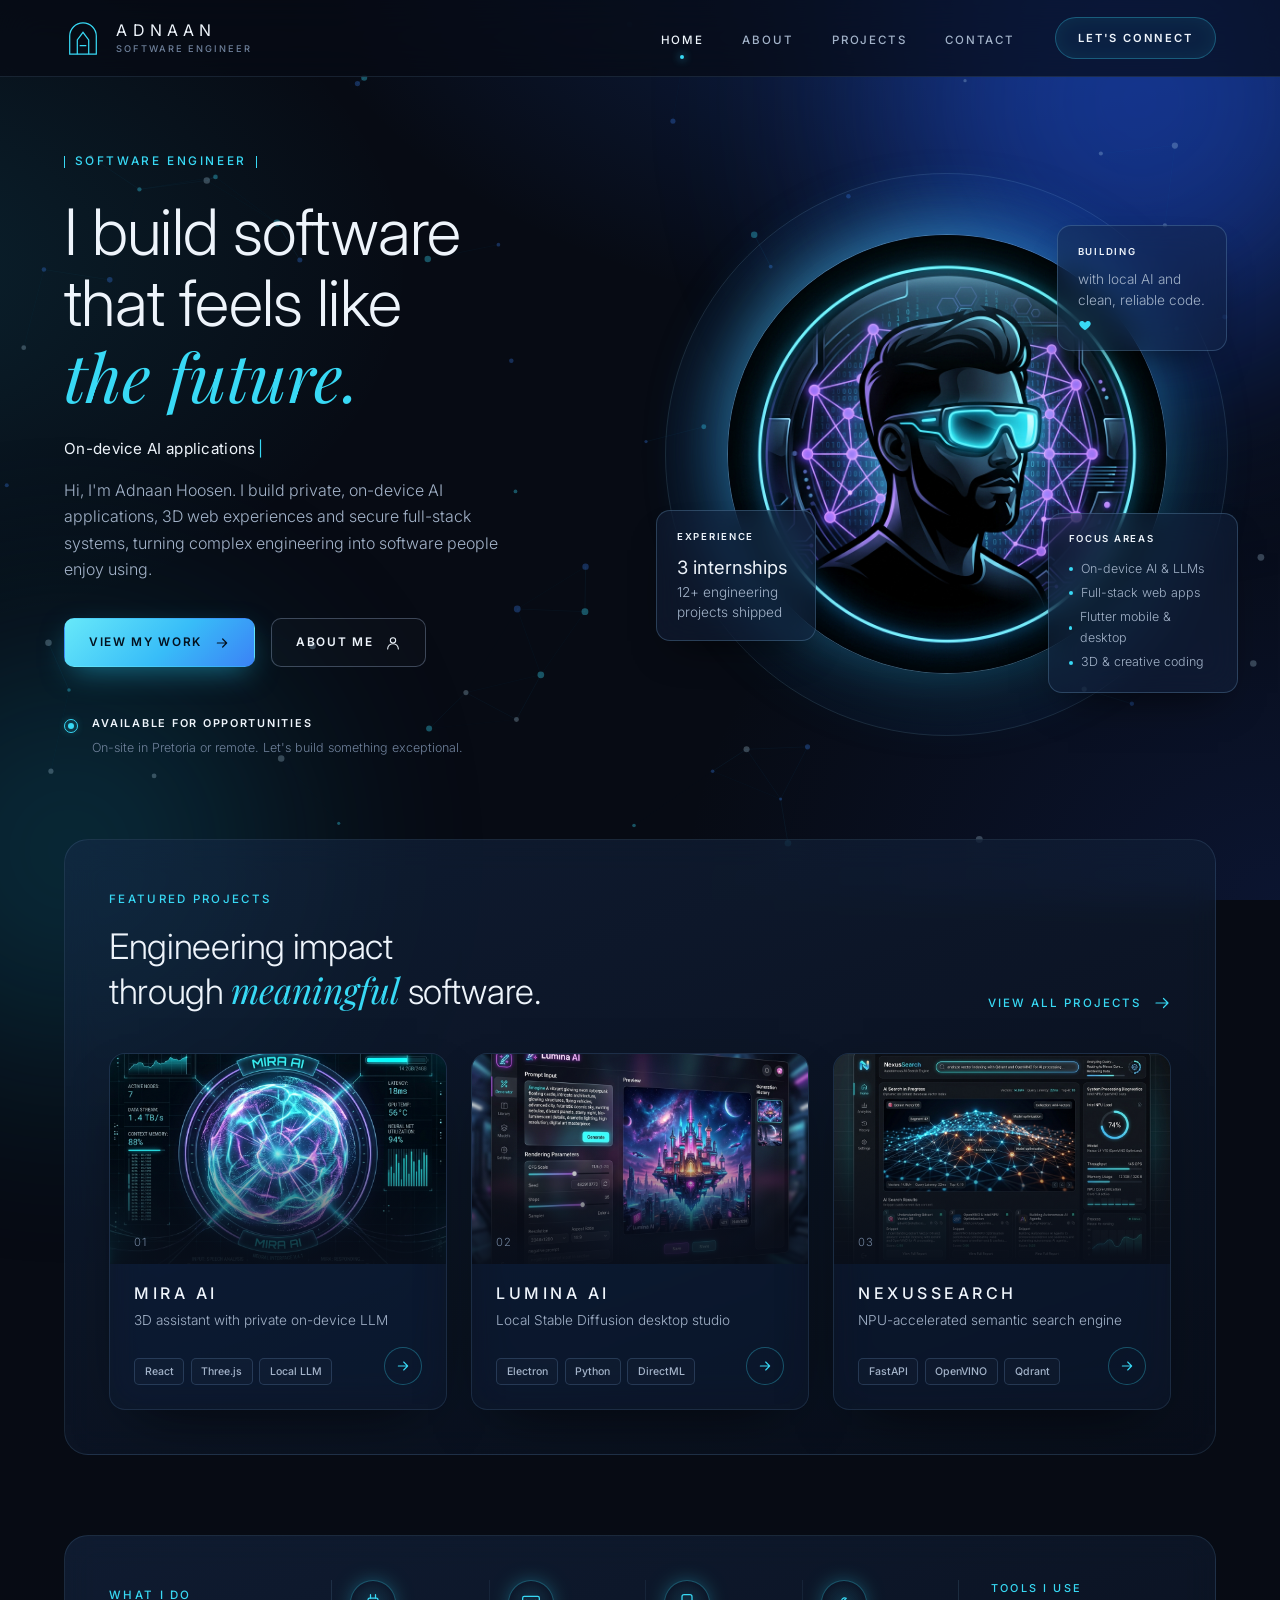
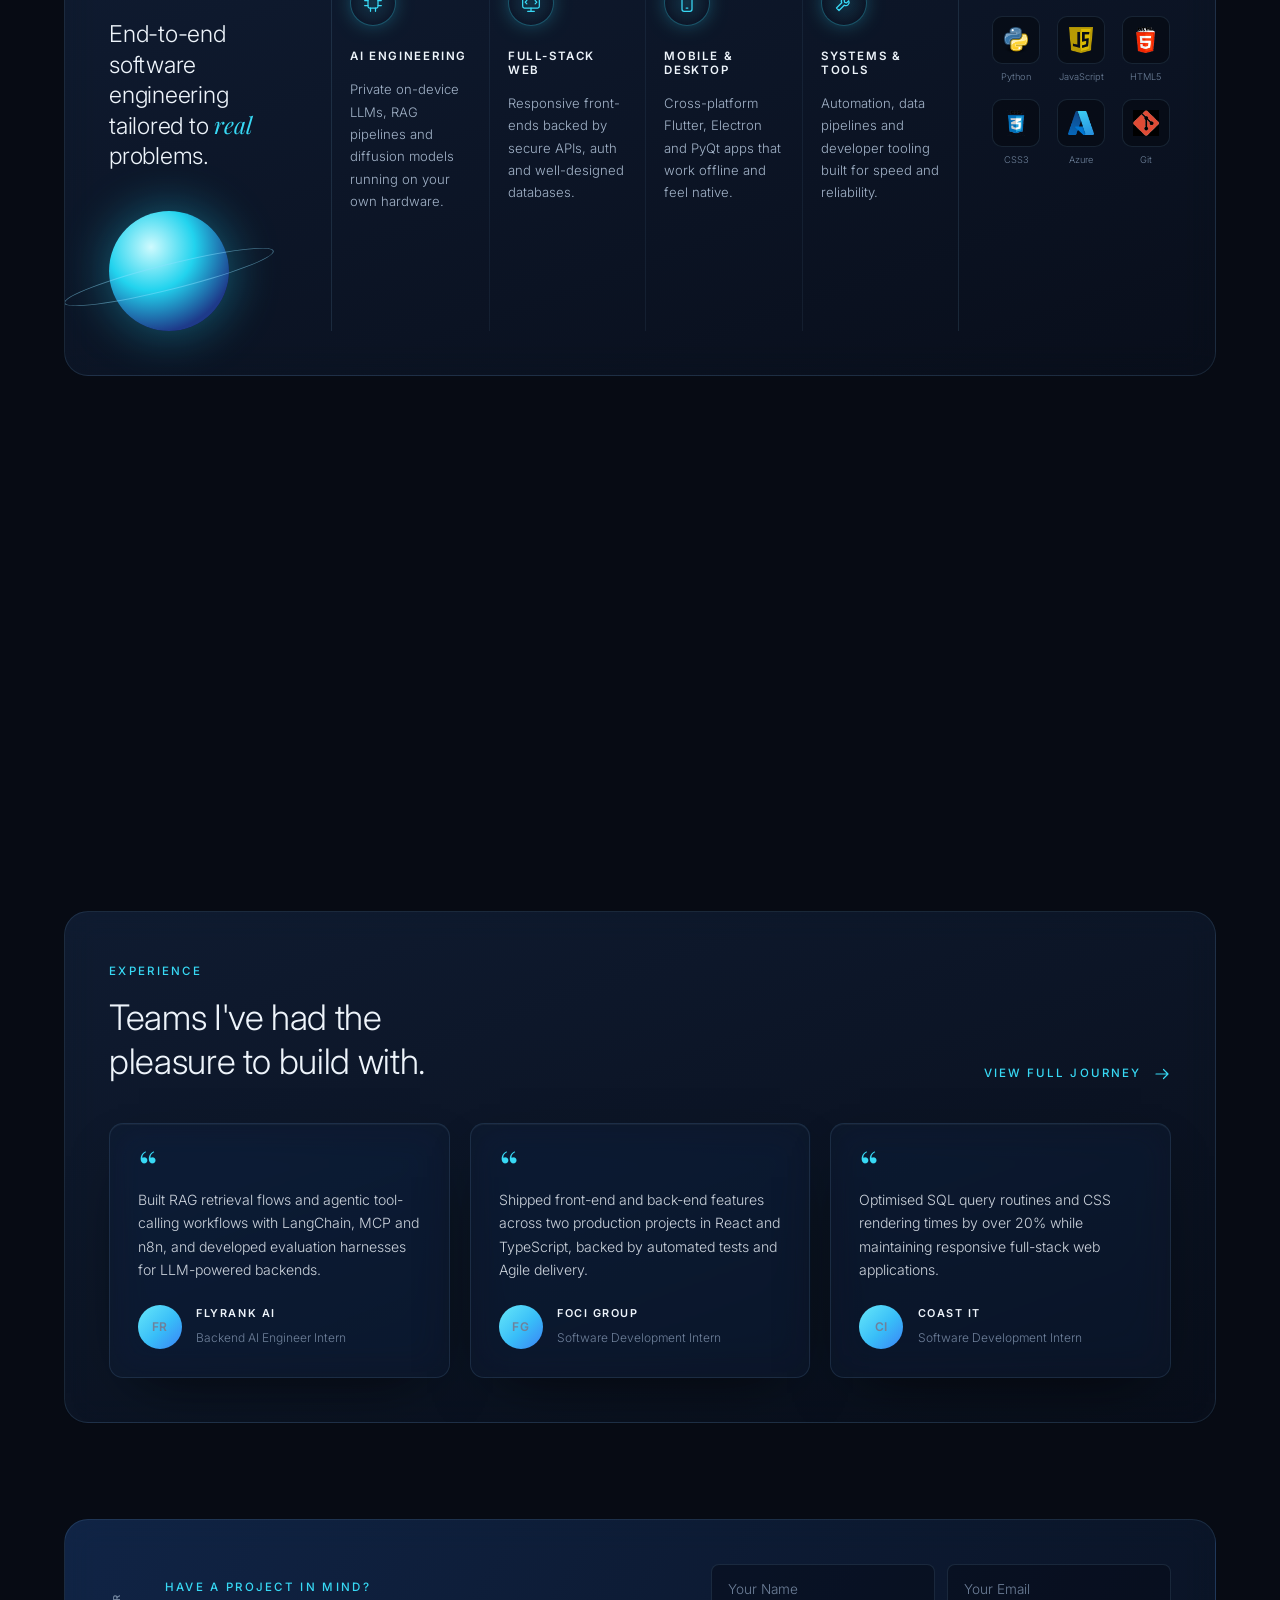
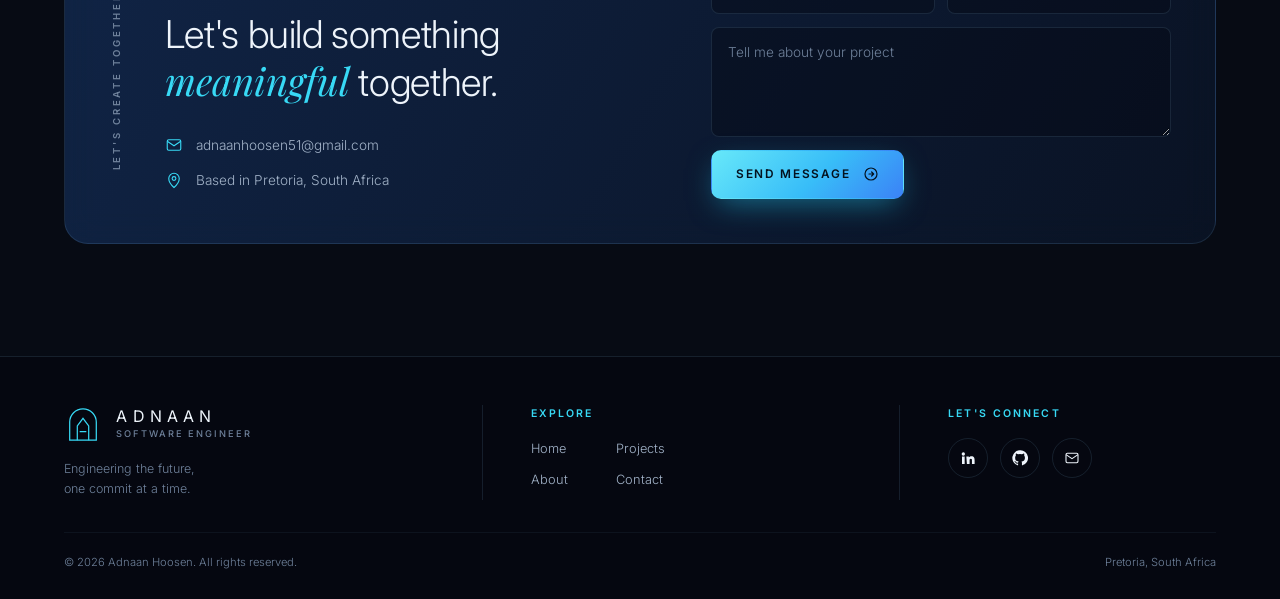
==== commit fd889941: "Switch colour scheme to midnight navy and electric cyan Replace the plum/pink palette with deep navy" ====
--- a/index.html
+++ b/index.html
@@ -4,7 +4,7 @@
 <head>
     <meta charset="UTF-8">
     <meta name="viewport" content="width=device-width, initial-scale=1.0">
-    <meta name="theme-color" content="#0c0716">
+    <meta name="theme-color" content="#070b14">
     <link rel="manifest" href="/manifest.json">
     <link rel="preconnect" href="https://fonts.googleapis.com">
     <link rel="preconnect" href="https://fonts.gstatic.com" crossorigin>
--- a/style.css
+++ b/style.css
@@ -1,6 +1,6 @@
 /* ==========================================================================
-   Adnaan Hoosen Portfolio — "Violet Dusk" redesign
-   Deep plum background, frosted glass surfaces, rose-pink accents,
+   Adnaan Hoosen Portfolio — "Midnight Cyan" redesign
+   Midnight navy background, frosted glass surfaces, electric cyan accents,
    light sans headings with italic serif highlights.
    ========================================================================== */
 
@@ -10,37 +10,36 @@
   --font-serif: 'Playfair Display', Georgia, serif;
 
   /* Surfaces */
-  --bg-dark: #0c0716;
-  --bg-deep: #08050f;
-  --bg-dark-card: rgba(34, 20, 58, 0.42);
-  --bg-card-strong: rgba(44, 26, 74, 0.55);
-  --bg-glass-nav: rgba(12, 7, 22, 0.7);
-  --border-glass: rgba(214, 178, 255, 0.12);
-  --border-strong: rgba(232, 168, 222, 0.32);
+  --bg-dark: #070b14;
+  --bg-deep: #04070d;
+  --bg-dark-card: rgba(16, 28, 48, 0.42);
+  --bg-card-strong: rgba(20, 36, 62, 0.55);
+  --bg-glass-nav: rgba(7, 11, 20, 0.7);
+  --border-glass: rgba(150, 200, 255, 0.12);
+  --border-strong: rgba(56, 217, 245, 0.32);
 
   /* Accents */
-  --accent-pink: #f4a3d7;
-  --accent-rose: #ff7fc6;
-  --accent-violet: #a679ff;
-  --accent-purple: #7b4ddb;
-  --accent-cyan: var(--accent-pink); /* legacy alias */
+  --accent-cyan: #38d9f5;
+  --accent-teal: #22d3ee;
+  --accent-blue: #3b82f6;
+  --accent-indigo: #2563eb;
 
   /* Text */
-  --text-primary: #f4eefc;
-  --text-secondary: #bcaed2;
-  --text-muted: #8a7aa6;
+  --text-primary: #eef4fb;
+  --text-secondary: #a3b3c9;
+  --text-muted: #6f819b;
 
   /* Gradients */
-  --gradient-primary: linear-gradient(135deg, #f8b4dd 0%, #e48ad0 55%, #b37cf5 100%);
-  --gradient-glow: linear-gradient(135deg, rgba(244, 163, 215, 0.14) 0%, rgba(166, 121, 255, 0.14) 100%);
-  --gradient-panel: linear-gradient(160deg, rgba(58, 34, 96, 0.55) 0%, rgba(24, 14, 42, 0.55) 100%);
+  --gradient-primary: linear-gradient(135deg, #67e8f9 0%, #38bdf8 55%, #3b82f6 100%);
+  --gradient-glow: linear-gradient(135deg, rgba(56, 217, 245, 0.14) 0%, rgba(59, 130, 246, 0.14) 100%);
+  --gradient-panel: linear-gradient(160deg, rgba(22, 42, 72, 0.55) 0%, rgba(10, 18, 32, 0.55) 100%);
 
   --radius-lg: 18px;
   --radius-md: 12px;
   --radius-sm: 8px;
 
   --shadow-glow: 0 0 0 1px var(--border-glass), 0 20px 50px -20px rgba(0, 0, 0, 0.7);
-  --shadow-pink: 0 10px 30px -8px rgba(244, 128, 200, 0.55);
+  --shadow-accent: 0 10px 30px -8px rgba(34, 197, 234, 0.55);
 
   --transition-smooth: all 0.45s cubic-bezier(0.16, 1, 0.3, 1);
   --transition-fast: all 0.2s ease;
@@ -65,9 +64,9 @@
   font-weight: 300;
   background-color: var(--bg-dark);
   background-image:
-    radial-gradient(1200px 700px at 78% -10%, rgba(123, 77, 219, 0.28), transparent 60%),
-    radial-gradient(900px 600px at -10% 30%, rgba(228, 138, 208, 0.12), transparent 60%),
-    radial-gradient(1000px 800px at 100% 100%, rgba(98, 52, 170, 0.18), transparent 60%);
+    radial-gradient(1200px 700px at 78% -10%, rgba(37, 99, 235, 0.28), transparent 60%),
+    radial-gradient(900px 600px at -10% 30%, rgba(34, 197, 234, 0.12), transparent 60%),
+    radial-gradient(1000px 800px at 100% 100%, rgba(30, 64, 175, 0.18), transparent 60%);
   background-attachment: fixed;
   color: var(--text-secondary);
   line-height: 1.65;
@@ -94,7 +93,7 @@
 }
 
 ::selection {
-  background: rgba(244, 163, 215, 0.35);
+  background: rgba(56, 217, 245, 0.35);
   color: #fff;
 }
 
@@ -110,7 +109,7 @@
 }
 
 :focus-visible {
-  outline: 2px solid var(--accent-pink);
+  outline: 2px solid var(--accent-cyan);
   outline-offset: 3px;
   border-radius: 4px;
 }
@@ -132,7 +131,7 @@
   font-family: var(--font-serif);
   font-style: italic;
   font-weight: 400;
-  color: var(--accent-pink);
+  color: var(--accent-cyan);
   letter-spacing: 0;
 }
 
@@ -142,7 +141,7 @@
   font-weight: 500;
   letter-spacing: 0.2em;
   text-transform: uppercase;
-  color: var(--accent-pink);
+  color: var(--accent-cyan);
   margin-bottom: 0.9rem;
 }
 
@@ -166,7 +165,7 @@
 .orb-1 {
   width: 520px;
   height: 520px;
-  background: #6a3bc9;
+  background: #1d4ed8;
   top: -160px;
   right: -120px;
 }
@@ -174,7 +173,7 @@
 .orb-2 {
   width: 420px;
   height: 420px;
-  background: #b0468f;
+  background: #0e7490;
   bottom: -160px;
   left: -140px;
   opacity: 0.3;
@@ -219,24 +218,24 @@
 
 .btn-primary {
   background: var(--gradient-primary);
-  color: #2a0f2c;
-  box-shadow: var(--shadow-pink);
+  color: #04121f;
+  box-shadow: var(--shadow-accent);
 }
 
 .btn-primary:hover {
   transform: translateY(-2px);
-  box-shadow: 0 14px 38px -8px rgba(244, 128, 200, 0.75);
+  box-shadow: 0 14px 38px -8px rgba(34, 197, 234, 0.75);
 }
 
 .btn-secondary {
   background: rgba(255, 255, 255, 0.02);
-  border-color: rgba(232, 214, 255, 0.28);
+  border-color: rgba(190, 215, 255, 0.28);
   color: var(--text-primary);
 }
 
 .btn-secondary:hover {
-  border-color: var(--accent-pink);
-  background: rgba(244, 163, 215, 0.08);
+  border-color: var(--accent-cyan);
+  background: rgba(56, 217, 245, 0.08);
   transform: translateY(-2px);
 }
 
@@ -248,7 +247,7 @@
   font-weight: 500;
   letter-spacing: 0.18em;
   text-transform: uppercase;
-  color: var(--accent-pink);
+  color: var(--accent-cyan);
   transition: var(--transition-fast);
 }
 
@@ -296,7 +295,7 @@
 .logo-mark {
   width: 38px;
   height: 38px;
-  color: var(--accent-pink);
+  color: var(--accent-cyan);
   flex-shrink: 0;
 }
 
@@ -354,8 +353,8 @@
   width: 4px;
   height: 4px;
   border-radius: 50%;
-  background: var(--accent-pink);
-  box-shadow: 0 0 8px var(--accent-pink);
+  background: var(--accent-cyan);
+  box-shadow: 0 0 8px var(--accent-cyan);
   transform: translateX(-50%) scale(0);
   transition: var(--transition-fast);
 }
@@ -378,15 +377,15 @@
   letter-spacing: 0.16em;
   text-transform: uppercase;
   color: var(--text-primary);
-  background: rgba(244, 163, 215, 0.06);
-  box-shadow: inset 0 0 18px rgba(244, 163, 215, 0.08);
+  background: rgba(56, 217, 245, 0.06);
+  box-shadow: inset 0 0 18px rgba(56, 217, 245, 0.08);
   transition: var(--transition-fast);
   white-space: nowrap;
 }
 
 .nav-cta:hover {
-  background: rgba(244, 163, 215, 0.16);
-  border-color: var(--accent-pink);
+  background: rgba(56, 217, 245, 0.16);
+  border-color: var(--accent-cyan);
 }
 
 .hamburger {
@@ -545,7 +544,7 @@
   font-weight: 500;
   letter-spacing: 0.22em;
   text-transform: uppercase;
-  color: var(--accent-pink);
+  color: var(--accent-cyan);
   margin-bottom: 1.5rem;
 }
 
@@ -579,7 +578,7 @@
 }
 
 .typewriter-cursor {
-  color: var(--accent-pink);
+  color: var(--accent-cyan);
   animation: blink 1s step-end infinite;
   margin-left: 2px;
 }
@@ -614,7 +613,7 @@
   width: 14px;
   height: 14px;
   border-radius: 50%;
-  border: 1px solid var(--accent-pink);
+  border: 1px solid var(--accent-cyan);
   display: grid;
   place-items: center;
   flex-shrink: 0;
@@ -625,8 +624,8 @@
   width: 6px;
   height: 6px;
   border-radius: 50%;
-  background: var(--accent-pink);
-  box-shadow: 0 0 10px var(--accent-pink);
+  background: var(--accent-cyan);
+  box-shadow: 0 0 10px var(--accent-cyan);
   animation: pulse 2.2s ease-in-out infinite;
 }
 
@@ -670,8 +669,8 @@
   position: absolute;
   inset: -14%;
   border-radius: 50%;
-  border: 1px solid rgba(232, 190, 255, 0.14);
-  box-shadow: inset 0 0 60px rgba(166, 121, 255, 0.08);
+  border: 1px solid rgba(150, 210, 255, 0.14);
+  box-shadow: inset 0 0 60px rgba(59, 130, 246, 0.08);
 }
 
 .hero-orb::after {
@@ -679,7 +678,7 @@
   position: absolute;
   inset: -4%;
   border-radius: 50%;
-  background: radial-gradient(circle at 40% 35%, rgba(255, 170, 225, 0.55), rgba(166, 121, 255, 0.35) 45%, transparent 70%);
+  background: radial-gradient(circle at 40% 35%, rgba(120, 220, 255, 0.55), rgba(59, 130, 246, 0.35) 45%, transparent 70%);
   filter: blur(30px);
   z-index: -1;
   animation: orbBreath 7s ease-in-out infinite;
@@ -698,8 +697,8 @@
   height: 100%;
   border-radius: 50%;
   overflow: hidden;
-  border: 1px solid rgba(255, 200, 240, 0.35);
-  box-shadow: 0 0 80px rgba(228, 138, 208, 0.35), inset 0 0 40px rgba(0, 0, 0, 0.6);
+  border: 1px solid rgba(140, 225, 255, 0.35);
+  box-shadow: 0 0 80px rgba(34, 197, 234, 0.35), inset 0 0 40px rgba(0, 0, 0, 0.6);
 }
 
 .hero-image {
@@ -713,7 +712,7 @@
   content: '';
   position: absolute;
   inset: 0;
-  background: linear-gradient(200deg, rgba(244, 163, 215, 0.18), rgba(98, 52, 170, 0.25));
+  background: linear-gradient(200deg, rgba(56, 217, 245, 0.18), rgba(30, 64, 175, 0.25));
   mix-blend-mode: color;
 }
 
@@ -722,8 +721,8 @@
   z-index: 2;
   padding: 1.1rem 1.25rem;
   border-radius: 14px;
-  background: rgba(54, 32, 92, 0.42);
-  border: 1px solid rgba(232, 190, 255, 0.22);
+  background: rgba(22, 40, 70, 0.42);
+  border: 1px solid rgba(150, 210, 255, 0.22);
   backdrop-filter: blur(16px);
   -webkit-backdrop-filter: blur(16px);
   box-shadow: 0 20px 40px -20px rgba(0, 0, 0, 0.7);
@@ -780,7 +779,7 @@
   width: 4px;
   height: 4px;
   border-radius: 50%;
-  background: var(--accent-pink);
+  background: var(--accent-cyan);
 }
 
 .badge-heart {
@@ -788,7 +787,7 @@
   margin-top: 0.5rem;
   width: 14px;
   height: 14px;
-  color: var(--accent-pink);
+  color: var(--accent-cyan);
 }
 
 .badge-top {
@@ -882,7 +881,7 @@
 .project-card:hover {
   border-color: var(--border-strong);
   transform: translateY(-6px);
-  box-shadow: 0 30px 60px -30px rgba(0, 0, 0, 0.9), 0 0 40px -10px rgba(228, 138, 208, 0.3);
+  box-shadow: 0 30px 60px -30px rgba(0, 0, 0, 0.9), 0 0 40px -10px rgba(34, 197, 234, 0.3);
 }
 
 .project-card-image-wrap {
@@ -905,7 +904,7 @@
 .project-card-image-overlay {
   position: absolute;
   inset: 0;
-  background: linear-gradient(180deg, transparent 40%, rgba(20, 11, 36, 0.92) 100%);
+  background: linear-gradient(180deg, transparent 40%, rgba(8, 14, 26, 0.92) 100%);
 }
 
 .project-card-category {
@@ -919,7 +918,7 @@
   letter-spacing: 0.14em;
   text-transform: uppercase;
   color: var(--text-primary);
-  background: rgba(20, 11, 36, 0.6);
+  background: rgba(8, 14, 26, 0.6);
   border: 1px solid var(--border-glass);
   backdrop-filter: blur(8px);
 }
@@ -986,7 +985,7 @@
   font-size: 0.66rem;
   font-weight: 500;
   color: var(--text-secondary);
-  border: 1px solid rgba(214, 178, 255, 0.18);
+  border: 1px solid rgba(150, 200, 255, 0.18);
   background: rgba(255, 255, 255, 0.02);
 }
 
@@ -1005,7 +1004,7 @@
   font-weight: 600;
   letter-spacing: 0.16em;
   text-transform: uppercase;
-  color: var(--accent-pink);
+  color: var(--accent-cyan);
   padding: 0;
   transition: var(--transition-fast);
 }
@@ -1016,13 +1015,13 @@
   height: 38px;
   border-radius: 50%;
   border: 1px solid var(--border-strong);
-  background: url("data:image/svg+xml,%3Csvg xmlns='http://www.w3.org/2000/svg' viewBox='0 0 24 24' fill='none' stroke='%23f4a3d7' stroke-width='1.6' stroke-linecap='round' stroke-linejoin='round'%3E%3Cpath d='M5 12h14M13 6l6 6-6 6'/%3E%3C/svg%3E") center / 16px no-repeat;
+  background: url("data:image/svg+xml,%3Csvg xmlns='http://www.w3.org/2000/svg' viewBox='0 0 24 24' fill='none' stroke='%2338d9f5' stroke-width='1.6' stroke-linecap='round' stroke-linejoin='round'%3E%3Cpath d='M5 12h14M13 6l6 6-6 6'/%3E%3C/svg%3E") center / 16px no-repeat;
   transition: var(--transition-fast);
 }
 
 .project-btn:hover::after {
-  background-color: rgba(244, 163, 215, 0.14);
-  border-color: var(--accent-pink);
+  background-color: rgba(56, 217, 245, 0.14);
+  border-color: var(--accent-cyan);
   transform: translateX(3px);
 }
 
@@ -1063,7 +1062,7 @@
 .filter-btn.active {
   background: var(--gradient-primary);
   border-color: transparent;
-  color: #2a0f2c;
+  color: #04121f;
 }
 
 /* ============================================================ SERVICES */
@@ -1086,8 +1085,8 @@
   width: 120px;
   height: 120px;
   border-radius: 50%;
-  background: radial-gradient(circle at 35% 30%, #ffd2ef, #c879d6 38%, #4b2389 75%);
-  box-shadow: 0 0 50px rgba(228, 138, 208, 0.45);
+  background: radial-gradient(circle at 35% 30%, #cffafe, #22d3ee 38%, #1e3a8a 75%);
+  box-shadow: 0 0 50px rgba(34, 197, 234, 0.45);
 }
 
 .services-planet::after {
@@ -1098,7 +1097,7 @@
   top: 44%;
   height: 22%;
   border-radius: 50%;
-  border: 1px solid rgba(255, 200, 240, 0.45);
+  border: 1px solid rgba(140, 225, 255, 0.45);
   transform: rotate(-14deg);
 }
 
@@ -1114,7 +1113,7 @@
 }
 
 .service-item + .service-item {
-  border-left: 1px solid rgba(214, 178, 255, 0.07);
+  border-left: 1px solid rgba(150, 200, 255, 0.07);
 }
 
 .icon-ring {
@@ -1123,10 +1122,10 @@
   border-radius: 50%;
   display: grid;
   place-items: center;
-  color: var(--accent-pink);
+  color: var(--accent-cyan);
   border: 1px solid var(--border-strong);
-  background: radial-gradient(circle, rgba(244, 163, 215, 0.14), transparent 70%);
-  box-shadow: 0 0 22px -6px rgba(244, 163, 215, 0.6);
+  background: radial-gradient(circle, rgba(56, 217, 245, 0.14), transparent 70%);
+  box-shadow: 0 0 22px -6px rgba(56, 217, 245, 0.6);
   margin-bottom: 1.5rem;
 }
 
@@ -1154,7 +1153,7 @@
   font-weight: 500;
   letter-spacing: 0.2em;
   text-transform: uppercase;
-  color: var(--accent-pink);
+  color: var(--accent-cyan);
   margin-bottom: 1.1rem;
 }
 
@@ -1180,7 +1179,7 @@
   border-radius: 10px;
   display: grid;
   place-items: center;
-  background: rgba(12, 7, 22, 0.75);
+  background: rgba(7, 11, 20, 0.75);
   border: 1px solid var(--border-glass);
   transition: var(--transition-fast);
 }
@@ -1223,8 +1222,8 @@
   left: -2rem;
   right: 0;
   height: 1px;
-  background: linear-gradient(90deg, transparent, rgba(244, 163, 215, 0.6) 12%, rgba(244, 163, 215, 0.6) 88%, transparent);
-  box-shadow: 0 0 10px rgba(244, 163, 215, 0.5);
+  background: linear-gradient(90deg, transparent, rgba(56, 217, 245, 0.6) 12%, rgba(56, 217, 245, 0.6) 88%, transparent);
+  box-shadow: 0 0 10px rgba(56, 217, 245, 0.5);
 }
 
 .process-step {
@@ -1259,7 +1258,7 @@
   font-size: 1.05rem;
   font-weight: 400;
   letter-spacing: 0;
-  color: var(--accent-pink);
+  color: var(--accent-cyan);
 }
 
 .process-step p {
@@ -1273,11 +1272,11 @@
   height: 260px;
   border-radius: 110px 110px 6px 6px;
   overflow: hidden;
-  border: 1px solid rgba(255, 200, 240, 0.25);
+  border: 1px solid rgba(140, 225, 255, 0.25);
   background:
-    radial-gradient(circle at 50% 62%, #ffd6f0 0 18px, rgba(255, 170, 225, 0.6) 19px, transparent 48px),
-    linear-gradient(180deg, #2a1452 0%, #7b3fa6 55%, #f0a8d8 78%, #3a1d63 79%, #1a0d30 100%);
-  box-shadow: 0 0 70px rgba(228, 138, 208, 0.35);
+    radial-gradient(circle at 50% 62%, #e0f7ff 0 18px, rgba(120, 220, 255, 0.6) 19px, transparent 48px),
+    linear-gradient(180deg, #0b1a33 0%, #1e3a8a 55%, #5ccff0 78%, #13284a 79%, #081222 100%);
+  box-shadow: 0 0 70px rgba(34, 197, 234, 0.35);
 }
 
 .archway::before {
@@ -1288,8 +1287,8 @@
   bottom: 0;
   height: 30%;
   background:
-    repeating-linear-gradient(180deg, rgba(255, 210, 240, 0.25) 0 2px, transparent 2px 12px),
-    linear-gradient(180deg, #2b1650, #120922);
+    repeating-linear-gradient(180deg, rgba(170, 230, 255, 0.25) 0 2px, transparent 2px 12px),
+    linear-gradient(180deg, #10213d, #060d1a);
   clip-path: polygon(30% 0, 70% 0, 100% 100%, 0 100%);
 }
 
@@ -1300,7 +1299,7 @@
   background-image:
     radial-gradient(1px 1px at 20% 20%, #fff, transparent),
     radial-gradient(1px 1px at 70% 15%, #fff, transparent),
-    radial-gradient(1px 1px at 40% 35%, #ffd6f0, transparent),
+    radial-gradient(1px 1px at 40% 35%, #e0f7ff, transparent),
     radial-gradient(1px 1px at 85% 40%, #fff, transparent);
 }
 
@@ -1326,7 +1325,7 @@
   font-family: var(--font-serif);
   font-size: 3rem;
   line-height: 0.6;
-  color: var(--accent-pink);
+  color: var(--accent-cyan);
   margin-bottom: 0.75rem;
   height: 1.5rem;
 }
@@ -1354,7 +1353,7 @@
   font-size: 0.75rem;
   font-weight: 600;
   letter-spacing: 0.05em;
-  color: #2a0f2c;
+  color: #04121f;
   background: var(--gradient-primary);
   flex-shrink: 0;
 }
@@ -1379,7 +1378,7 @@
   grid-template-columns: auto 1.1fr 1fr;
   gap: 2.5rem;
   align-items: center;
-  background: linear-gradient(120deg, rgba(92, 48, 150, 0.55), rgba(42, 22, 74, 0.55));
+  background: linear-gradient(120deg, rgba(24, 58, 110, 0.55), rgba(12, 26, 48, 0.55));
 }
 
 .cta-side-label {
@@ -1414,7 +1413,7 @@
 .cta-meta svg {
   width: 18px;
   height: 18px;
-  color: var(--accent-pink);
+  color: var(--accent-cyan);
   flex-shrink: 0;
 }
 
@@ -1442,7 +1441,7 @@
   padding: 0.8rem 1rem;
   border-radius: 8px;
   border: 1px solid var(--border-glass);
-  background: rgba(12, 7, 22, 0.45);
+  background: rgba(7, 11, 20, 0.45);
   color: var(--text-primary);
   font-size: 0.85rem;
   transition: var(--transition-fast);
@@ -1462,8 +1461,8 @@
 .cta-form input:focus,
 .cta-form textarea:focus {
   outline: none;
-  border-color: var(--accent-pink);
-  box-shadow: 0 0 0 3px rgba(244, 163, 215, 0.12);
+  border-color: var(--accent-cyan);
+  box-shadow: 0 0 0 3px rgba(56, 217, 245, 0.12);
 }
 
 .cta-form .btn {
@@ -1484,7 +1483,7 @@
   top: 0;
   bottom: 0;
   width: 1px;
-  background: linear-gradient(180deg, transparent, rgba(244, 163, 215, 0.55) 8%, rgba(166, 121, 255, 0.55) 92%, transparent);
+  background: linear-gradient(180deg, transparent, rgba(56, 217, 245, 0.55) 8%, rgba(59, 130, 246, 0.55) 92%, transparent);
   transform: translateX(-50%);
 }
 
@@ -1507,8 +1506,8 @@
   height: 16px;
   border-radius: 50%;
   background: var(--bg-dark);
-  border: 1px solid var(--accent-pink);
-  box-shadow: 0 0 14px rgba(244, 163, 215, 0.7);
+  border: 1px solid var(--accent-cyan);
+  box-shadow: 0 0 14px rgba(56, 217, 245, 0.7);
 }
 
 .timeline-dot::after {
@@ -1516,7 +1515,7 @@
   position: absolute;
   inset: 4px;
   border-radius: 50%;
-  background: var(--accent-pink);
+  background: var(--accent-cyan);
 }
 
 .timeline-item:nth-child(even) .timeline-dot {
@@ -1539,7 +1538,7 @@
   font-weight: 600;
   letter-spacing: 0.14em;
   text-transform: uppercase;
-  color: var(--accent-pink);
+  color: var(--accent-cyan);
   margin-bottom: 1rem;
 }
 
@@ -1575,7 +1574,7 @@
   width: 5px;
   height: 5px;
   border-radius: 50%;
-  background: var(--accent-pink);
+  background: var(--accent-cyan);
 }
 
 /* Skills */
@@ -1601,7 +1600,7 @@
   font-style: italic;
   font-size: 1.4rem;
   font-weight: 400;
-  color: var(--accent-pink);
+  color: var(--accent-cyan);
   letter-spacing: 0;
 }
 
@@ -1650,7 +1649,7 @@
   height: 100%;
   border-radius: 4px;
   background: var(--gradient-primary);
-  box-shadow: 0 0 10px rgba(244, 163, 215, 0.6);
+  box-shadow: 0 0 10px rgba(56, 217, 245, 0.6);
   transition: width 1.4s cubic-bezier(0.16, 1, 0.3, 1);
 }
 
@@ -1685,7 +1684,7 @@
   padding: 8px;
   object-fit: contain;
   border-radius: 10px;
-  background: rgba(12, 7, 22, 0.7);
+  background: rgba(7, 11, 20, 0.7);
   border: 1px solid var(--border-glass);
 }
 
@@ -1716,7 +1715,7 @@
 
 .verify-code {
   font-family: ui-monospace, SFMono-Regular, Menlo, monospace;
-  color: var(--accent-pink);
+  color: var(--accent-cyan);
 }
 
 /* Hobbies */
@@ -1784,7 +1783,7 @@
 a.contact-glow-card:hover {
   border-color: var(--border-strong);
   transform: translateY(-4px);
-  box-shadow: 0 24px 50px -24px rgba(0, 0, 0, 0.8), 0 0 30px -10px rgba(228, 138, 208, 0.4);
+  box-shadow: 0 24px 50px -24px rgba(0, 0, 0, 0.8), 0 0 30px -10px rgba(34, 197, 234, 0.4);
 }
 
 .contact-card-icon-wrap {
@@ -1795,9 +1794,9 @@
   place-items: center;
   font-size: 1.3rem;
   flex-shrink: 0;
-  color: var(--accent-pink);
+  color: var(--accent-cyan);
   border: 1px solid var(--border-strong);
-  background: radial-gradient(circle, rgba(244, 163, 215, 0.14), transparent 70%);
+  background: radial-gradient(circle, rgba(56, 217, 245, 0.14), transparent 70%);
 }
 
 .contact-card-icon-wrap svg {
@@ -1827,14 +1826,14 @@
   display: inline-block;
   margin-top: 0.35rem;
   font-size: 0.72rem;
-  color: var(--accent-pink);
+  color: var(--accent-cyan);
 }
 
 /* ================================================================ FOOTER */
 footer {
   margin-top: 2rem;
   border-top: 1px solid var(--border-glass);
-  background: rgba(8, 5, 15, 0.55);
+  background: rgba(4, 7, 13, 0.55);
 }
 
 .footer-grid {
@@ -1861,7 +1860,7 @@
   font-weight: 600;
   letter-spacing: 0.2em;
   text-transform: uppercase;
-  color: var(--accent-pink);
+  color: var(--accent-cyan);
   margin-bottom: 1rem;
 }
 
@@ -1894,9 +1893,9 @@
 }
 
 .footer-socials a:hover {
-  border-color: var(--accent-pink);
-  color: var(--accent-pink);
-  box-shadow: 0 0 18px -4px rgba(244, 163, 215, 0.6);
+  border-color: var(--accent-cyan);
+  color: var(--accent-cyan);
+  box-shadow: 0 0 18px -4px rgba(56, 217, 245, 0.6);
 }
 
 .footer-socials svg {
@@ -1909,7 +1908,7 @@
   justify-content: space-between;
   gap: 1rem;
   padding: 1.25rem 0 1.75rem;
-  border-top: 1px solid rgba(214, 178, 255, 0.06);
+  border-top: 1px solid rgba(150, 200, 255, 0.06);
   font-size: 0.7rem;
   color: var(--text-muted);
 }
@@ -1923,7 +1922,7 @@
   align-items: center;
   justify-content: center;
   padding: 24px;
-  background: rgba(6, 3, 12, 0.72);
+  background: rgba(3, 6, 12, 0.72);
   backdrop-filter: blur(8px);
   -webkit-backdrop-filter: blur(8px);
   opacity: 0;
@@ -1944,9 +1943,9 @@
   overflow-y: auto;
   padding: 2.75rem;
   border-radius: 20px;
-  background: linear-gradient(160deg, #241340, #140a24);
+  background: linear-gradient(160deg, #10203a, #0a1424);
   border: 1px solid var(--border-strong);
-  box-shadow: 0 40px 80px -30px rgba(0, 0, 0, 0.9), 0 0 60px -20px rgba(228, 138, 208, 0.35);
+  box-shadow: 0 40px 80px -30px rgba(0, 0, 0, 0.9), 0 0 60px -20px rgba(34, 197, 234, 0.35);
   transform: translateY(24px) scale(0.97);
   transition: transform 0.4s cubic-bezier(0.16, 1, 0.3, 1);
 }
@@ -1972,8 +1971,8 @@
 }
 
 .modal-close-btn:hover {
-  border-color: var(--accent-pink);
-  color: var(--accent-pink);
+  border-color: var(--accent-cyan);
+  color: var(--accent-cyan);
 }
 
 .modal-body h3 {
@@ -1991,7 +1990,7 @@
   font-weight: 600;
   letter-spacing: 0.14em;
   text-transform: uppercase;
-  color: var(--accent-pink);
+  color: var(--accent-cyan);
   border: 1px solid var(--border-strong);
   margin-bottom: 1.5rem;
 }
@@ -2007,7 +2006,7 @@
   font-weight: 600;
   letter-spacing: 0.16em;
   text-transform: uppercase;
-  color: var(--accent-pink);
+  color: var(--accent-cyan);
   margin-top: 0.75rem;
 }
 
@@ -2036,7 +2035,7 @@
   width: 5px;
   height: 5px;
   border-radius: 50%;
-  background: var(--accent-pink);
+  background: var(--accent-cyan);
 }
 
 /* ============================================================ RESPONSIVE */
@@ -2115,7 +2114,7 @@
     align-items: stretch;
     gap: 0;
     padding: 0.5rem 24px 1.5rem;
-    background: rgba(12, 7, 22, 0.97);
+    background: rgba(7, 11, 20, 0.97);
     border-bottom: 1px solid var(--border-glass);
     transform: translateY(-12px);
     opacity: 0;
@@ -2132,7 +2131,7 @@
   .nav-link {
     display: block;
     padding: 1rem 0;
-    border-bottom: 1px solid rgba(214, 178, 255, 0.06);
+    border-bottom: 1px solid rgba(150, 200, 255, 0.06);
   }
 
   .nav-link::after {
@@ -2176,7 +2175,7 @@
     right: auto;
     width: 1px;
     height: auto;
-    background: linear-gradient(180deg, transparent, rgba(244, 163, 215, 0.6) 8%, rgba(244, 163, 215, 0.6) 92%, transparent);
+    background: linear-gradient(180deg, transparent, rgba(56, 217, 245, 0.6) 8%, rgba(56, 217, 245, 0.6) 92%, transparent);
   }
 
   .process-step {
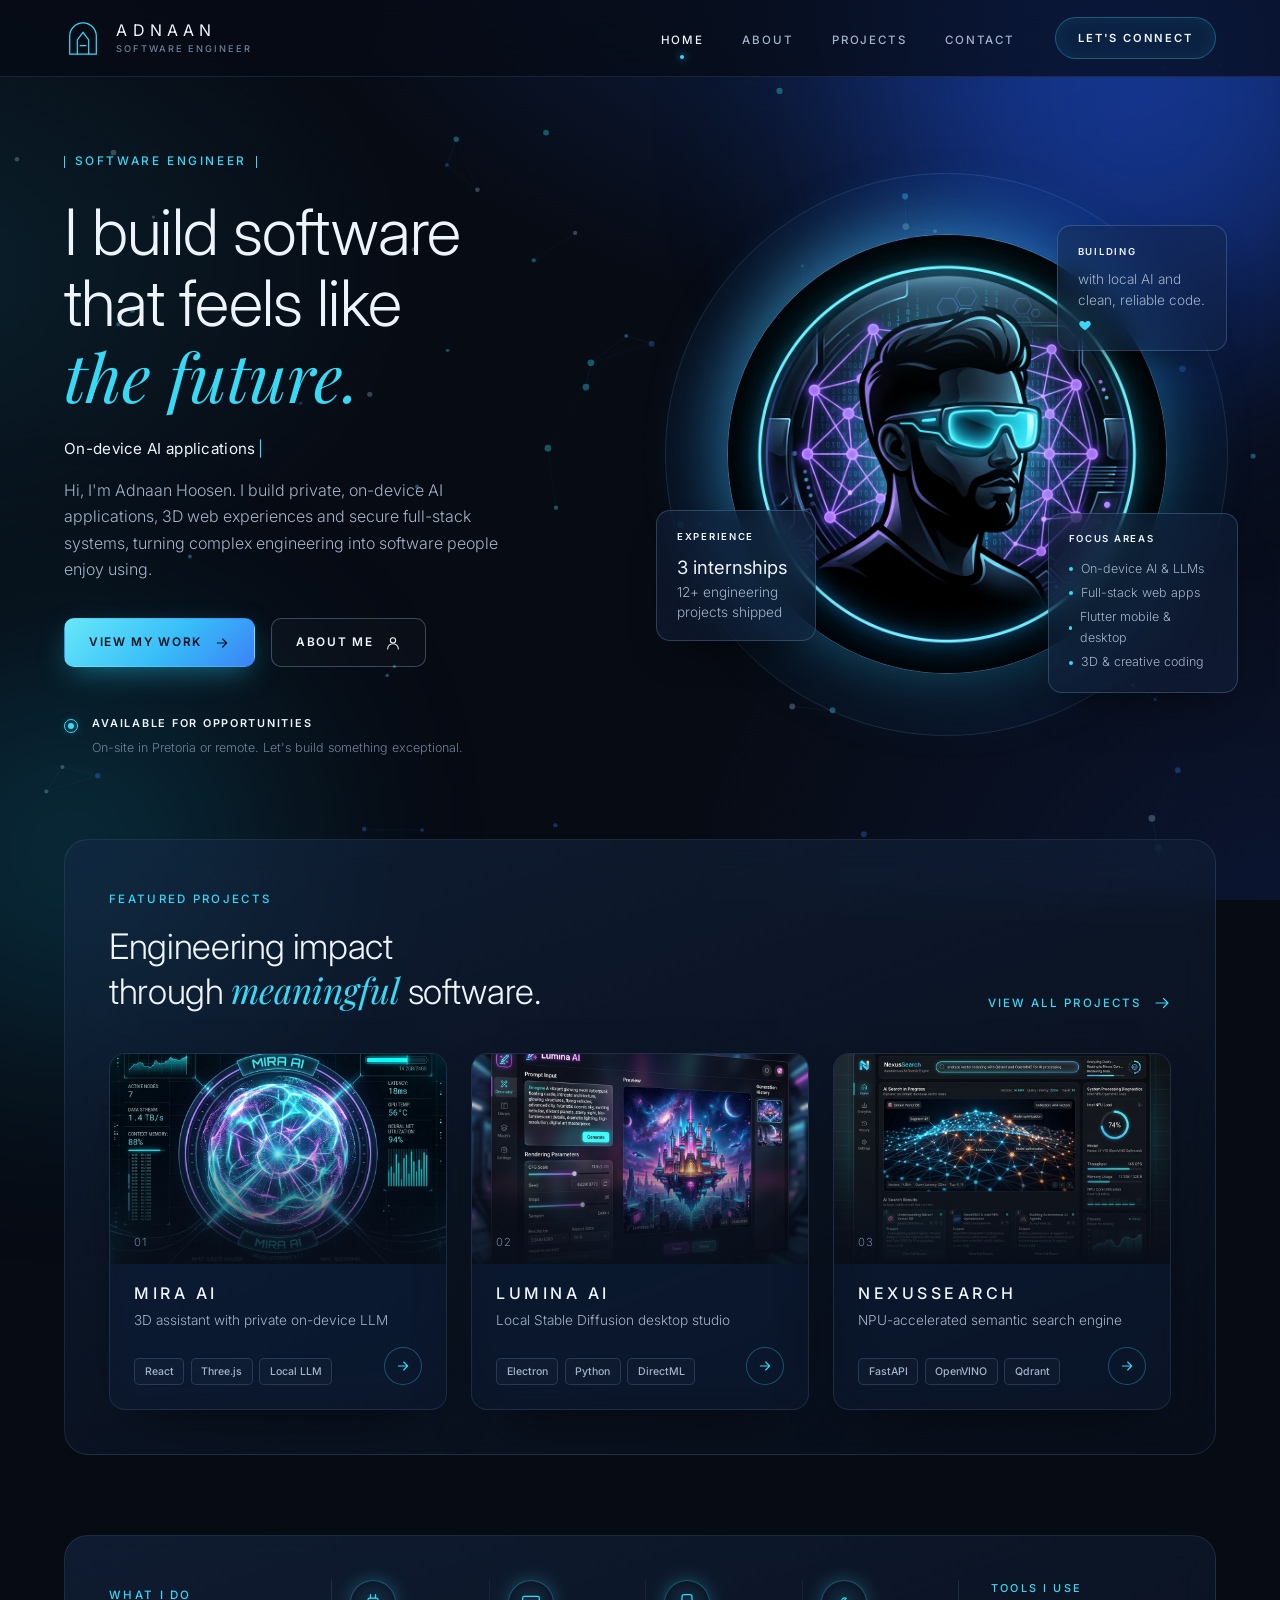
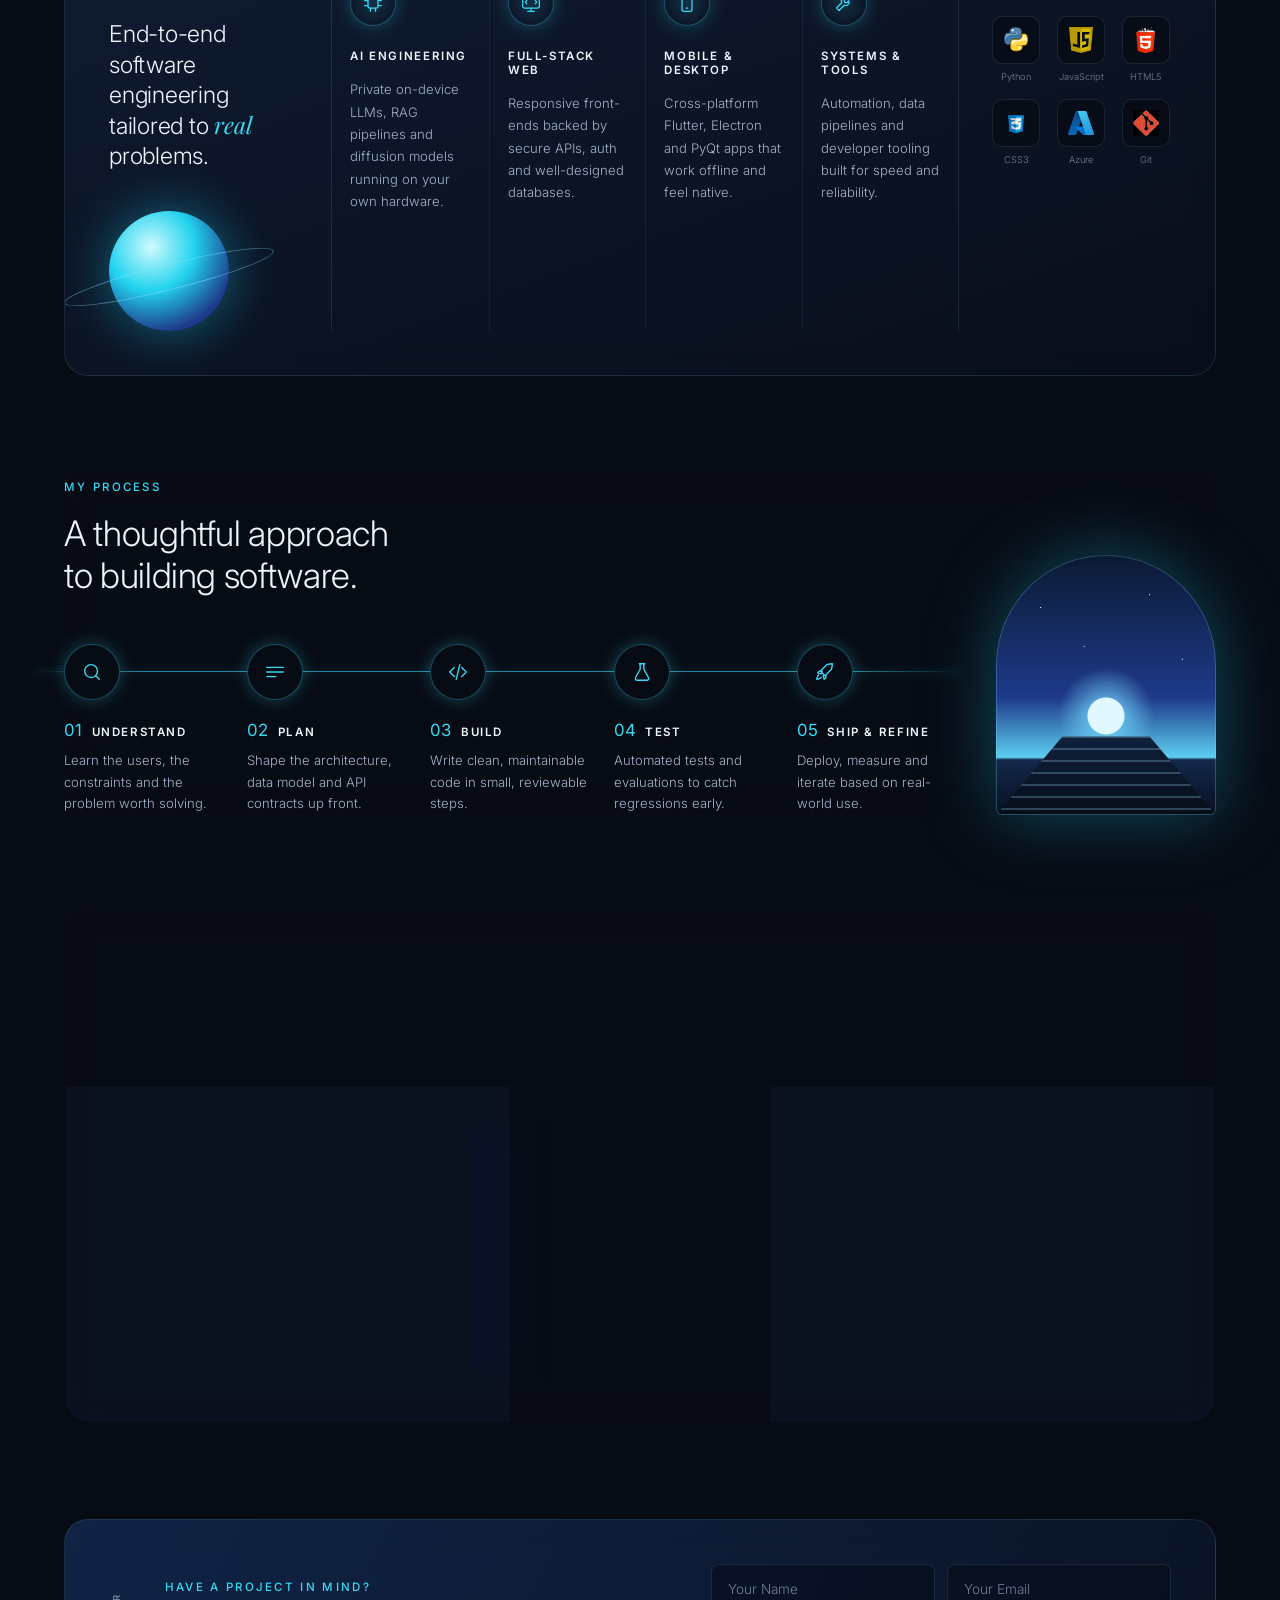
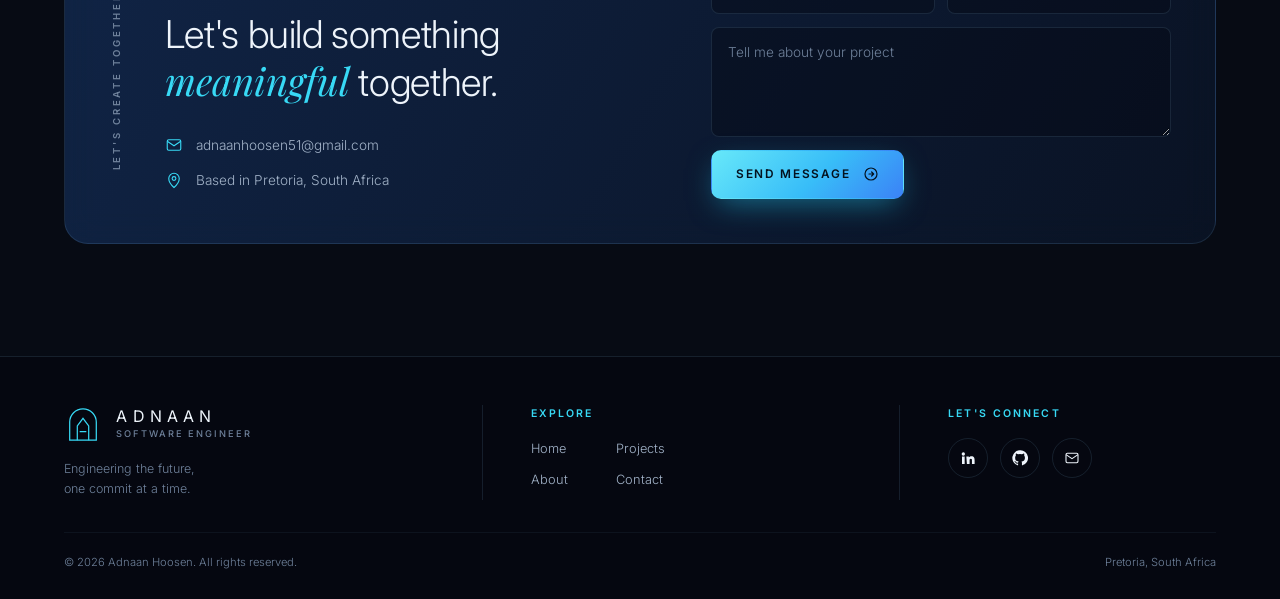
==== commit 85747aa8: "Add dedicated mobile UI and cache-bust assets - New mobile.css, loaded only at <= 768px so desktop i" ====
--- a/index.html
+++ b/index.html
@@ -3,7 +3,7 @@
 
 <head>
     <meta charset="UTF-8">
-    <meta name="viewport" content="width=device-width, initial-scale=1.0">
+    <meta name="viewport" content="width=device-width, initial-scale=1.0, viewport-fit=cover">
     <meta name="theme-color" content="#070b14">
     <link rel="manifest" href="/manifest.json">
     <link rel="preconnect" href="https://fonts.googleapis.com">
@@ -27,8 +27,9 @@
     <meta name="twitter:image" content="https://adnaan-portfolio-2026.web.app/image/me.jpg">
     <link rel="icon" type="image/x-icon" href="/favicon.ico?v=2">
     <link rel="icon" type="image/png" href="/favicon.png?v=2">
-    <link rel="stylesheet" href="/style.css">
-    <script src="/script.js" defer></script>
+    <link rel="stylesheet" href="/style.css?v=20261013b">
+    <link rel="stylesheet" href="/mobile.css?v=20261013b" media="(max-width: 768px)">
+    <script src="/script.js?v=20261013b" defer></script>
     <script type="application/ld+json">
     {
       "@context": "https://schema.org",
@@ -85,6 +86,26 @@
         </div>
     </header>
 
+    <!-- Mobile bottom tab bar (shown on phones only) -->
+    <nav class="mobile-tabbar" aria-label="Mobile navigation">
+        <a href="index.html" class="tab-link active">
+            <svg viewBox="0 0 24 24" fill="none" stroke="currentColor" stroke-width="1.6" stroke-linecap="round" stroke-linejoin="round" aria-hidden="true"><path d="M3 11 12 4l9 7"/><path d="M5 10v10h5v-6h4v6h5V10"/></svg>
+            <span>Home</span>
+        </a>
+        <a href="about.html" class="tab-link">
+            <svg viewBox="0 0 24 24" fill="none" stroke="currentColor" stroke-width="1.6" stroke-linecap="round" stroke-linejoin="round" aria-hidden="true"><circle cx="12" cy="8" r="4"/><path d="M4 21a8 8 0 0 1 16 0"/></svg>
+            <span>About</span>
+        </a>
+        <a href="projects.html" class="tab-link">
+            <svg viewBox="0 0 24 24" fill="none" stroke="currentColor" stroke-width="1.6" stroke-linecap="round" stroke-linejoin="round" aria-hidden="true"><rect x="3" y="3" width="7" height="7" rx="1.5"/><rect x="14" y="3" width="7" height="7" rx="1.5"/><rect x="3" y="14" width="7" height="7" rx="1.5"/><rect x="14" y="14" width="7" height="7" rx="1.5"/></svg>
+            <span>Projects</span>
+        </a>
+        <a href="contact.html" class="tab-link">
+            <svg viewBox="0 0 24 24" fill="none" stroke="currentColor" stroke-width="1.6" stroke-linecap="round" stroke-linejoin="round" aria-hidden="true"><rect x="3" y="5" width="18" height="14" rx="2"/><path d="m3 7 9 6 9-6"/></svg>
+            <span>Contact</span>
+        </a>
+    </nav>
+
     <!-- Main Transition Container for Dynamic Swapping -->
     <main id="main-content" class="page-container">
 
@@ -95,7 +116,7 @@
 
                     <div class="hero-text reveal-left">
                         <span class="hero-greeting">Software Engineer</span>
-                        <h1 class="hero-name">I build software<br>that feels like <span class="text-gradient">the future.</span></h1>
+                        <h1 class="hero-name">I build software <br>that feels like <span class="text-gradient">the future.</span></h1>
                         <div class="hero-subtitle">
                             <span class="typewriter-text"></span><span class="typewriter-cursor">|</span>
                         </div>
@@ -160,7 +181,7 @@
                     <div class="section-head-row">
                         <div>
                             <span class="eyebrow">Featured Projects</span>
-                            <h2 class="section-title">Engineering impact<br>through <span class="text-gradient">meaningful</span> software.</h2>
+                            <h2 class="section-title">Engineering impact <br>through <span class="text-gradient">meaningful</span> software.</h2>
                         </div>
                         <a href="projects.html" class="link-arrow">View all projects
                             <svg viewBox="0 0 24 24" fill="none" stroke="currentColor" stroke-width="1.6" stroke-linecap="round" stroke-linejoin="round" aria-hidden="true"><path d="M4 12h16M14 6l6 6-6 6"/></svg>
@@ -296,7 +317,7 @@
                 <div class="band process-band reveal">
                     <div>
                         <span class="eyebrow">My Process</span>
-                        <h2 class="section-title" style="font-size: clamp(1.7rem, 3vw, 2.2rem); margin-bottom: 0;">A thoughtful approach<br>to building software.</h2>
+                        <h2 class="section-title" style="font-size: clamp(1.7rem, 3vw, 2.2rem); margin-bottom: 0;">A thoughtful approach <br>to building software.</h2>
 
                         <div class="process-steps">
                             <div class="process-step">
@@ -338,7 +359,7 @@
                     <div class="section-head-row">
                         <div>
                             <span class="eyebrow">Experience</span>
-                            <h2 class="section-title">Teams I've had the<br>pleasure to build with.</h2>
+                            <h2 class="section-title">Teams I've had the <br>pleasure to build with.</h2>
                         </div>
                         <a href="about.html" class="link-arrow">View full journey
                             <svg viewBox="0 0 24 24" fill="none" stroke="currentColor" stroke-width="1.6" stroke-linecap="round" stroke-linejoin="round" aria-hidden="true"><path d="M4 12h16M14 6l6 6-6 6"/></svg>
@@ -385,7 +406,7 @@
                     <span class="cta-side-label" aria-hidden="true">Let's create together</span>
                     <div class="cta-copy">
                         <span class="eyebrow">Have a project in mind?</span>
-                        <h2>Let's build something<br><span class="text-gradient">meaningful</span> together.</h2>
+                        <h2>Let's build something <br><span class="text-gradient">meaningful</span> together.</h2>
                         <ul class="cta-meta">
                             <li>
                                 <svg viewBox="0 0 24 24" fill="none" stroke="currentColor" stroke-width="1.5" aria-hidden="true"><rect x="3" y="5" width="18" height="14" rx="2"/><path d="m3 7 9 6 9-6"/></svg>
@@ -426,7 +447,7 @@
                         </svg>
                         <span class="logo-text"><span class="logo-name">ADNAAN</span><span class="logo-role">Software Engineer</span></span>
                     </a>
-                    <p class="footer-tagline">Engineering the future,<br>one commit at a time.</p>
+                    <p class="footer-tagline">Engineering the future, <br>one commit at a time.</p>
                 </div>
                 <div>
                     <span class="footer-heading">Explore</span>
--- a/style.css
+++ b/style.css
@@ -416,6 +416,11 @@
 
 .hamburger.active span:nth-child(3) {
   transform: translateY(-7px) rotate(-45deg);
+}
+
+/* Bottom tab bar markup is only displayed by mobile.css */
+.mobile-tabbar {
+  display: none;
 }
 
 /* ===================================================== PAGE TRANSITIONS */
--- a/mobile.css
+++ b/mobile.css
@@ -0,0 +1,817 @@
+/* ==========================================================================
+   Mobile UI (phones, <= 768px)
+   Loaded with media="(max-width: 768px)", so none of this reaches desktop.
+   App-style layout: slim top bar, bottom tab bar, swipeable carousels.
+   ========================================================================== */
+
+:root {
+  --tabbar-h: 64px;
+  --gutter: 18px;
+}
+
+body {
+  font-size: 15px;
+  padding-bottom: calc(var(--tabbar-h) + env(safe-area-inset-bottom));
+}
+
+.container,
+.nav-container {
+  padding: 0 var(--gutter);
+}
+
+.section-padding {
+  padding: 2.25rem 0;
+}
+
+/* Lighter, cheaper ambient effects on phones */
+.orb-1 {
+  width: 320px;
+  height: 320px;
+  top: -120px;
+  right: -140px;
+}
+
+.orb-2 {
+  display: none;
+}
+
+.glass-card,
+.band,
+#global-header {
+  backdrop-filter: blur(10px);
+  -webkit-backdrop-filter: blur(10px);
+}
+
+/* Reveal animations: short vertical fade only */
+.reveal,
+.reveal-left,
+.reveal-right {
+  transform: translateY(16px);
+  transition-duration: 0.6s;
+}
+
+.reveal.active,
+.reveal-left.active,
+.reveal-right.active {
+  transform: none;
+}
+
+/* ------------------------------------------------------------- Top bar */
+.navbar {
+  height: 58px;
+  gap: 1rem;
+}
+
+.logo-mark {
+  width: 30px;
+  height: 30px;
+}
+
+.logo a {
+  gap: 0.7rem;
+}
+
+.logo-name {
+  font-size: 0.85rem;
+  letter-spacing: 0.28em;
+}
+
+.logo-role {
+  font-size: 0.5rem;
+}
+
+.nav-menu,
+.hamburger {
+  display: none !important;
+}
+
+.nav-cta {
+  display: inline-flex;
+  padding: 0.5rem 0.95rem;
+  font-size: 0.62rem;
+  letter-spacing: 0.12em;
+}
+
+/* --------------------------------------------------------- Bottom tab bar */
+.mobile-tabbar {
+  display: grid;
+  grid-template-columns: repeat(4, 1fr);
+  position: fixed;
+  left: 0;
+  right: 0;
+  bottom: 0;
+  z-index: 200;
+  height: calc(var(--tabbar-h) + env(safe-area-inset-bottom));
+  padding-bottom: env(safe-area-inset-bottom);
+  background: rgba(7, 11, 20, 0.92);
+  border-top: 1px solid var(--border-glass);
+  backdrop-filter: blur(14px);
+  -webkit-backdrop-filter: blur(14px);
+}
+
+.tab-link {
+  position: relative;
+  display: flex;
+  flex-direction: column;
+  align-items: center;
+  justify-content: center;
+  gap: 4px;
+  font-size: 0.62rem;
+  font-weight: 500;
+  letter-spacing: 0.06em;
+  color: var(--text-muted);
+  -webkit-tap-highlight-color: transparent;
+}
+
+.tab-link svg {
+  width: 22px;
+  height: 22px;
+}
+
+.tab-link.active {
+  color: var(--accent-cyan);
+}
+
+.tab-link.active::before {
+  content: '';
+  position: absolute;
+  top: 0;
+  width: 28px;
+  height: 2px;
+  border-radius: 0 0 2px 2px;
+  background: var(--accent-cyan);
+  box-shadow: 0 0 10px var(--accent-cyan);
+}
+
+/* ------------------------------------------------------------ Headings */
+.section-title-wrap {
+  text-align: left;
+  margin-bottom: 1.75rem;
+}
+
+.section-title {
+  font-size: 1.75rem;
+}
+
+.section-desc {
+  font-size: 0.9rem;
+}
+
+.section-head-row {
+  flex-direction: row;
+  align-items: flex-end;
+  gap: 1rem;
+  margin-bottom: 1.25rem;
+}
+
+.section-head-row .section-title {
+  font-size: 1.45rem;
+}
+
+.section-head-row .section-title br {
+  display: none;
+}
+
+.link-arrow {
+  flex-shrink: 0;
+  font-size: 0;
+  gap: 0;
+  width: 40px;
+  height: 40px;
+  border-radius: 50%;
+  justify-content: center;
+  border: 1px solid var(--border-strong);
+}
+
+.eyebrow {
+  font-size: 0.64rem;
+  margin-bottom: 0.6rem;
+}
+
+/* Bands become flat sections so carousels can run edge to edge */
+.band {
+  padding: 0;
+  border: none;
+  border-radius: 0;
+  background: none;
+  backdrop-filter: none;
+  -webkit-backdrop-filter: none;
+  overflow: visible;
+}
+
+/* ================================================================= HERO */
+.hero-content {
+  padding-top: 1.5rem;
+  padding-bottom: 1rem;
+}
+
+.hero-grid {
+  display: flex;
+  flex-direction: column;
+  gap: 1.5rem;
+}
+
+/* Avatar on top, floating badges become a row of three stat cards */
+.hero-visual {
+  order: -1;
+  min-height: 0;
+  margin: 0;
+  display: grid;
+  grid-template-columns: repeat(3, minmax(0, 1fr));
+  place-items: stretch;
+  gap: 0.6rem;
+  width: 100%;
+}
+
+.hero-orb {
+  grid-column: 1 / -1;
+  justify-self: center;
+  width: 190px;
+  margin: 0.75rem 0 1rem;
+}
+
+.hero-orb::before {
+  inset: -10%;
+}
+
+.hero-floating-badge,
+.hero-floating-badge.active {
+  position: static;
+  display: block;
+  animation: none;
+  translate: none;
+  max-width: none;
+  padding: 0.85rem 0.8rem;
+  border-radius: 12px;
+}
+
+.badge-label {
+  font-size: 0.52rem;
+  margin-bottom: 0.35rem;
+}
+
+.badge-value {
+  font-size: 0.7rem;
+  line-height: 1.4;
+}
+
+.badge-value strong {
+  font-size: 0.95rem;
+}
+
+.badge-heart {
+  display: none;
+}
+
+.badge-list {
+  font-size: 0.66rem;
+}
+
+.badge-list li:nth-child(n + 3) {
+  display: none;
+}
+
+.badge-top { order: 1; }
+.badge-left { order: 2; }
+.badge-right { order: 3; }
+
+.hero-text {
+  text-align: left;
+}
+
+.hero-greeting {
+  font-size: 0.64rem;
+  margin-bottom: 0.9rem;
+}
+
+.hero-name {
+  font-size: 2.35rem;
+  line-height: 1.12;
+  margin-bottom: 0.9rem;
+}
+
+.hero-name br {
+  display: none;
+}
+
+.hero-subtitle {
+  font-size: 0.85rem;
+  margin-bottom: 0.75rem;
+}
+
+.hero-desc {
+  font-size: 0.92rem;
+  margin-bottom: 1.5rem;
+}
+
+.hero-actions {
+  display: grid;
+  grid-template-columns: 1fr 1fr;
+  gap: 0.6rem;
+  margin-bottom: 1.5rem;
+}
+
+.btn {
+  padding: 0.9rem 0.75rem;
+  font-size: 0.66rem;
+  letter-spacing: 0.1em;
+  gap: 0.5rem;
+}
+
+.btn svg {
+  width: 14px;
+  height: 14px;
+}
+
+.availability {
+  padding: 0.85rem 1rem;
+  border-radius: 12px;
+  border: 1px solid var(--border-glass);
+  background: var(--bg-dark-card);
+}
+
+.availability span {
+  font-size: 0.72rem;
+}
+
+.stats-grid {
+  grid-template-columns: repeat(3, 1fr);
+  gap: 0.6rem;
+  margin-top: 2rem;
+}
+
+.stat-card {
+  padding: 1rem 0.5rem;
+}
+
+.stat-number {
+  font-size: 1.7rem;
+}
+
+.stat-label {
+  font-size: 0.55rem;
+  letter-spacing: 0.1em;
+}
+
+/* ===================================================== SWIPE CAROUSELS */
+#highlights .projects-grid,
+.quotes-grid,
+.tools-grid {
+  display: grid;
+  grid-auto-flow: column;
+  grid-template-columns: none;
+  overflow-x: auto;
+  overscroll-behavior-x: contain;
+  scroll-snap-type: x mandatory;
+  scroll-padding: 0 var(--gutter);
+  margin: 0 calc(-1 * var(--gutter));
+  padding: 0.25rem var(--gutter) 1rem;
+  scrollbar-width: none;
+}
+
+#highlights .projects-grid::-webkit-scrollbar,
+.quotes-grid::-webkit-scrollbar,
+.tools-grid::-webkit-scrollbar {
+  display: none;
+}
+
+#highlights .projects-grid {
+  grid-auto-columns: 80%;
+  gap: 0.85rem;
+}
+
+.quotes-grid {
+  grid-auto-columns: 84%;
+  gap: 0.85rem;
+}
+
+#highlights .project-card-wrap,
+.quote-card {
+  scroll-snap-align: start;
+}
+
+/* Carousel cards appear immediately, no staggered reveal */
+#highlights .project-card-wrap.reveal,
+.quotes-grid .reveal {
+  opacity: 1;
+  transform: none;
+}
+
+/* ====================================================== PROJECT CARDS */
+.projects-grid {
+  grid-template-columns: 1fr;
+  gap: 1rem;
+}
+
+.project-card:hover {
+  transform: none;
+}
+
+.project-card-content {
+  padding: 1rem 1.1rem 1.15rem;
+}
+
+.project-card-title {
+  font-size: 0.88rem;
+}
+
+.project-card-subtitle {
+  font-size: 0.8rem;
+  margin-bottom: 0.85rem;
+}
+
+.project-card-desc {
+  font-size: 0.85rem;
+}
+
+.tech-badge {
+  font-size: 0.6rem;
+}
+
+.project-btn::after {
+  width: 34px;
+  height: 34px;
+}
+
+/* Projects page: compact horizontal list cards */
+#portfolio-hero .project-card {
+  display: grid;
+  grid-template-columns: 112px 1fr;
+}
+
+#portfolio-hero .project-card-image-wrap {
+  aspect-ratio: auto;
+  height: 100%;
+  min-height: 140px;
+}
+
+#portfolio-hero .project-card-category {
+  display: none;
+}
+
+#portfolio-hero .project-card-desc {
+  display: -webkit-box;
+  -webkit-line-clamp: 3;
+  -webkit-box-orient: vertical;
+  overflow: hidden;
+  font-size: 0.78rem;
+  margin-bottom: 0.75rem;
+}
+
+#portfolio-hero .project-tech-badges {
+  margin-bottom: 0.75rem;
+}
+
+#portfolio-hero .tech-badge:nth-child(n + 4) {
+  display: none;
+}
+
+#portfolio-hero .project-btn {
+  font-size: 0.6rem;
+}
+
+.projects-filter-bar {
+  flex-wrap: nowrap;
+  justify-content: flex-start;
+  overflow-x: auto;
+  margin: 0 calc(-1 * var(--gutter)) 1.5rem;
+  padding: 0 var(--gutter);
+  scrollbar-width: none;
+}
+
+.projects-filter-bar::-webkit-scrollbar {
+  display: none;
+}
+
+.filter-btn {
+  flex-shrink: 0;
+}
+
+/* ============================================================ SERVICES */
+.services-band {
+  display: block;
+}
+
+.services-intro {
+  display: block;
+  margin-bottom: 1.25rem;
+}
+
+.services-intro h2 {
+  font-size: 1.45rem;
+}
+
+.services-planet {
+  display: none;
+}
+
+.services-list {
+  display: grid;
+  grid-template-columns: 1fr 1fr;
+  gap: 0.7rem;
+  border: none;
+  margin-bottom: 1.75rem;
+}
+
+.service-item,
+.service-item + .service-item {
+  padding: 1rem;
+  border: 1px solid var(--border-glass);
+  border-radius: 14px;
+  background: var(--bg-dark-card);
+}
+
+.service-item .icon-ring {
+  width: 38px;
+  height: 38px;
+  margin-bottom: 0.8rem;
+}
+
+.service-item .icon-ring svg {
+  width: 17px;
+  height: 17px;
+}
+
+.service-item h3 {
+  font-size: 0.64rem;
+  letter-spacing: 0.1em;
+  margin-bottom: 0.4rem;
+}
+
+.service-item p {
+  font-size: 0.74rem;
+  line-height: 1.55;
+}
+
+.tools-title {
+  margin-bottom: 0.75rem;
+}
+
+.tools-grid {
+  grid-auto-columns: 64px;
+  gap: 0.6rem;
+  padding-bottom: 0.25rem;
+}
+
+/* ============================================================== PROCESS */
+.process-band {
+  display: block;
+}
+
+.process-band .section-title {
+  font-size: 1.45rem !important;
+}
+
+.process-steps {
+  grid-template-columns: 1fr;
+  gap: 0;
+  margin-top: 1.5rem;
+}
+
+.process-steps::before {
+  left: 21px;
+  top: 22px;
+  bottom: 22px;
+}
+
+.process-step {
+  display: grid;
+  grid-template-columns: 44px 1fr;
+  column-gap: 1rem;
+  padding-bottom: 1.25rem;
+}
+
+.process-step .icon-ring {
+  width: 44px;
+  height: 44px;
+  grid-row: span 2;
+  margin-bottom: 0;
+}
+
+.process-step .icon-ring svg {
+  width: 18px;
+  height: 18px;
+}
+
+.process-step h3 {
+  margin: 0.35rem 0 0.25rem;
+}
+
+.process-step p {
+  font-size: 0.8rem;
+}
+
+.archway {
+  display: none;
+}
+
+/* ========================================================== EXPERIENCE */
+.quote-card {
+  padding: 1.25rem;
+}
+
+.quote-card p {
+  font-size: 0.84rem;
+}
+
+/* ================================================================= CTA */
+.cta-band {
+  display: block;
+  padding: 1.5rem 1.25rem;
+  border: 1px solid var(--border-glass);
+  border-radius: 18px;
+  background: linear-gradient(150deg, rgba(24, 58, 110, 0.55), rgba(12, 26, 48, 0.55));
+}
+
+.cta-side-label {
+  display: none;
+}
+
+.cta-copy h2 {
+  font-size: 1.6rem;
+  margin-bottom: 1rem;
+}
+
+.cta-meta {
+  font-size: 0.8rem;
+  margin-bottom: 1.25rem;
+}
+
+.cta-form {
+  grid-template-columns: 1fr;
+  gap: 0.6rem;
+}
+
+.cta-form input,
+.cta-form textarea {
+  font-size: 16px; /* stops iOS zooming into fields */
+}
+
+.cta-form .btn {
+  justify-self: stretch;
+}
+
+/* ============================================================ ABOUT PAGE */
+#bio .glass-card {
+  padding: 1.35rem;
+}
+
+#bio .glass-card h3 {
+  font-size: 1.3rem !important;
+}
+
+#bio .glass-card p {
+  font-size: 0.92rem !important;
+}
+
+.timeline-track::before {
+  left: 7px;
+}
+
+.timeline-item,
+.timeline-item:nth-child(even) {
+  width: 100%;
+  margin-left: 0;
+  padding: 0 0 1.25rem 1.9rem;
+}
+
+.timeline-dot,
+.timeline-item:nth-child(even) .timeline-dot {
+  left: 0;
+  right: auto;
+  top: 1.4rem;
+}
+
+.timeline-content-card {
+  padding: 1.25rem;
+}
+
+.timeline-role {
+  font-size: 1rem;
+}
+
+.timeline-institution {
+  font-size: 0.64rem;
+}
+
+.timeline-desc {
+  font-size: 0.82rem;
+}
+
+.skills-container,
+.certifications-grid {
+  grid-template-columns: 1fr;
+  gap: 0.85rem;
+}
+
+.skills-category-card,
+.cert-card {
+  padding: 1.25rem;
+}
+
+.hobbies-grid {
+  grid-template-columns: 1fr 1fr;
+  gap: 0.7rem;
+}
+
+.hobby-card {
+  padding: 1rem;
+}
+
+.hobby-header {
+  flex-direction: column-reverse;
+  align-items: flex-start;
+  gap: 0.6rem;
+}
+
+.hobby-title {
+  font-size: 0.85rem;
+}
+
+.hobby-desc {
+  font-size: 0.74rem;
+}
+
+/* ========================================================== CONTACT PAGE */
+.contact-centered-grid {
+  grid-template-columns: 1fr;
+  gap: 0.7rem;
+}
+
+.contact-glow-card {
+  padding: 1rem 1.1rem;
+  gap: 1rem;
+}
+
+.contact-card-icon-wrap {
+  width: 44px;
+  height: 44px;
+}
+
+.contact-card-icon-wrap svg {
+  width: 18px;
+  height: 18px;
+}
+
+.contact-card-info p {
+  font-size: 0.88rem;
+}
+
+/* =============================================================== FOOTER */
+footer {
+  margin-top: 1rem;
+}
+
+.footer-grid {
+  grid-template-columns: 1fr;
+  gap: 1.25rem;
+  padding: 2rem 0 1rem;
+  text-align: center;
+}
+
+.footer-grid > div:first-child {
+  display: flex;
+  flex-direction: column;
+  align-items: center;
+}
+
+.footer-grid > div:nth-child(2) {
+  display: none; /* the tab bar already covers site navigation */
+}
+
+.footer-grid > div + div {
+  border: none;
+  padding: 0;
+}
+
+.footer-socials {
+  justify-content: center;
+}
+
+.footer-tagline {
+  margin-top: 0.6rem;
+}
+
+.footer-bottom {
+  flex-direction: column;
+  align-items: center;
+  gap: 0.25rem;
+  text-align: center;
+}
+
+/* ================================================================ MODAL */
+.modal-overlay {
+  align-items: flex-end;
+  padding: 0;
+}
+
+.modal-content-wrap {
+  max-height: 88vh;
+  border-radius: 20px 20px 0 0;
+  padding: 2rem 1.25rem calc(1.5rem + env(safe-area-inset-bottom));
+  transform: translateY(100%);
+}
+
+.modal-body h3 {
+  font-size: 1.3rem;
+}
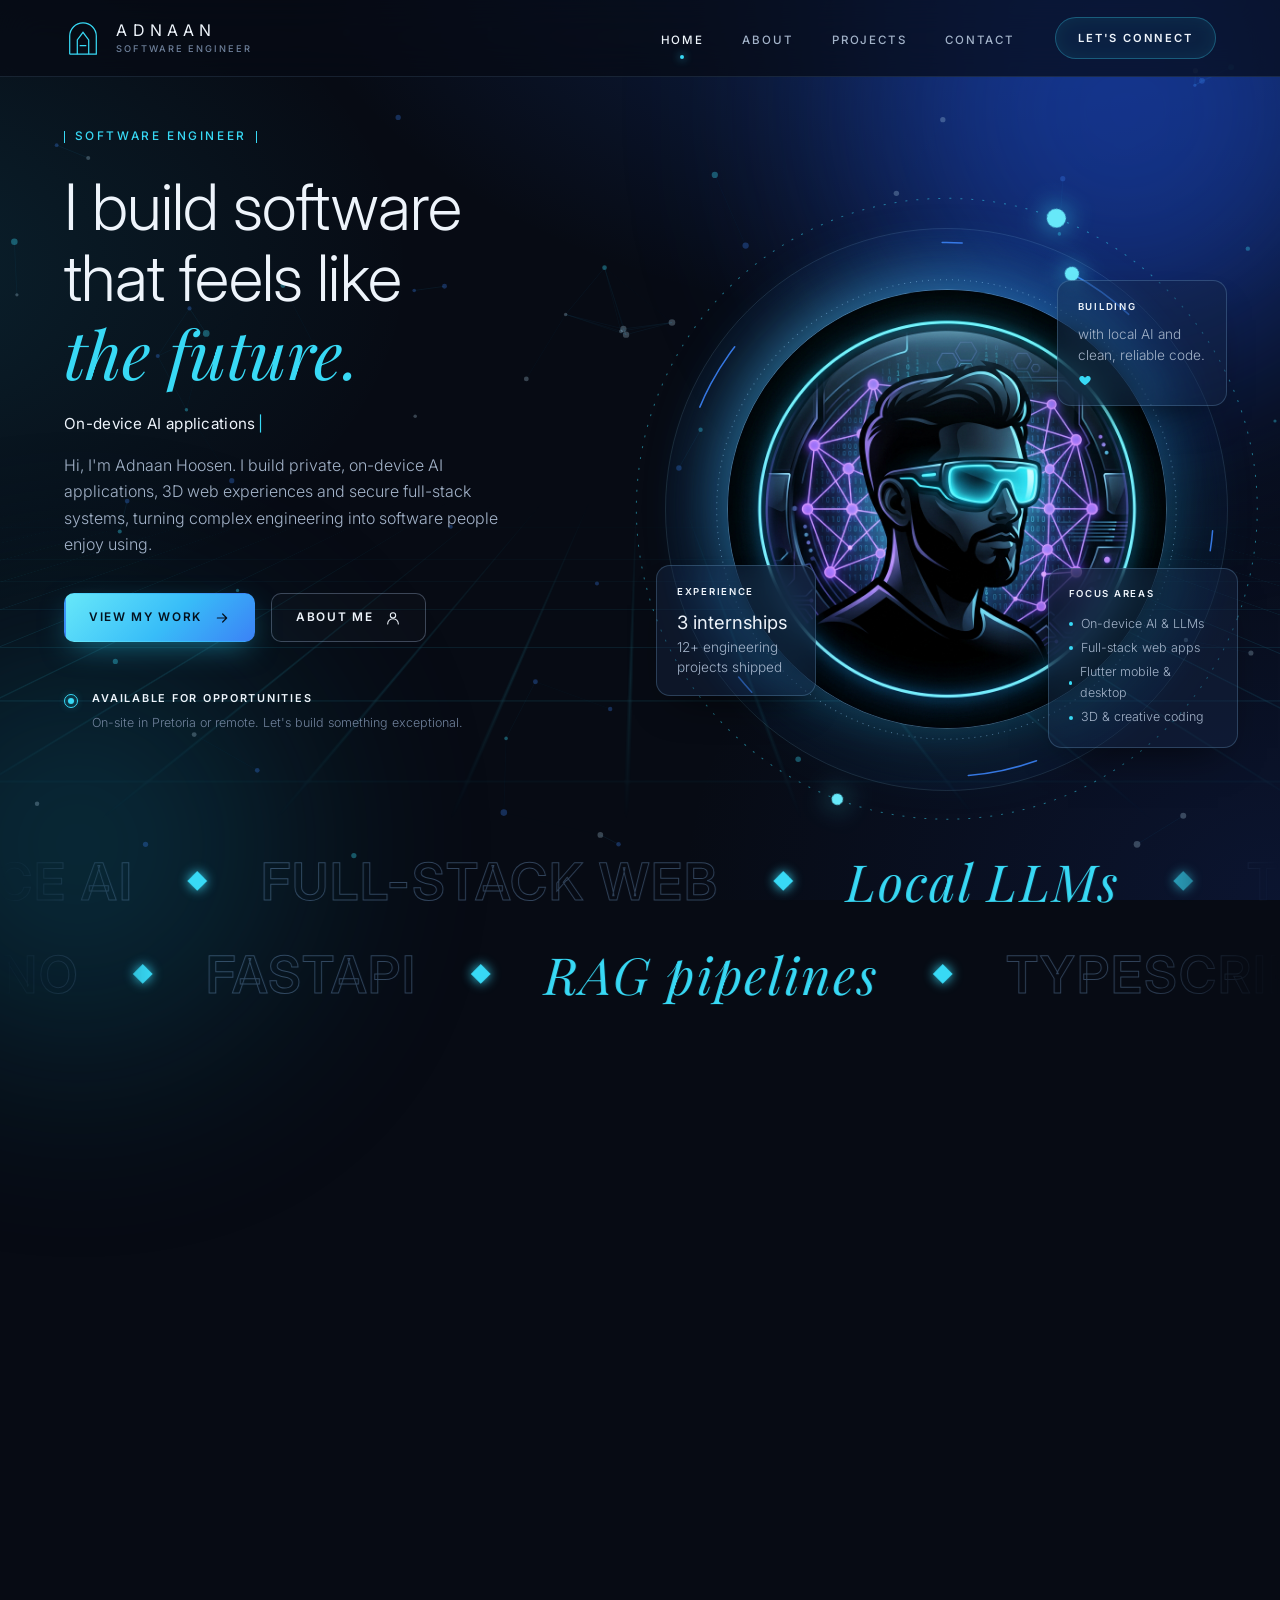
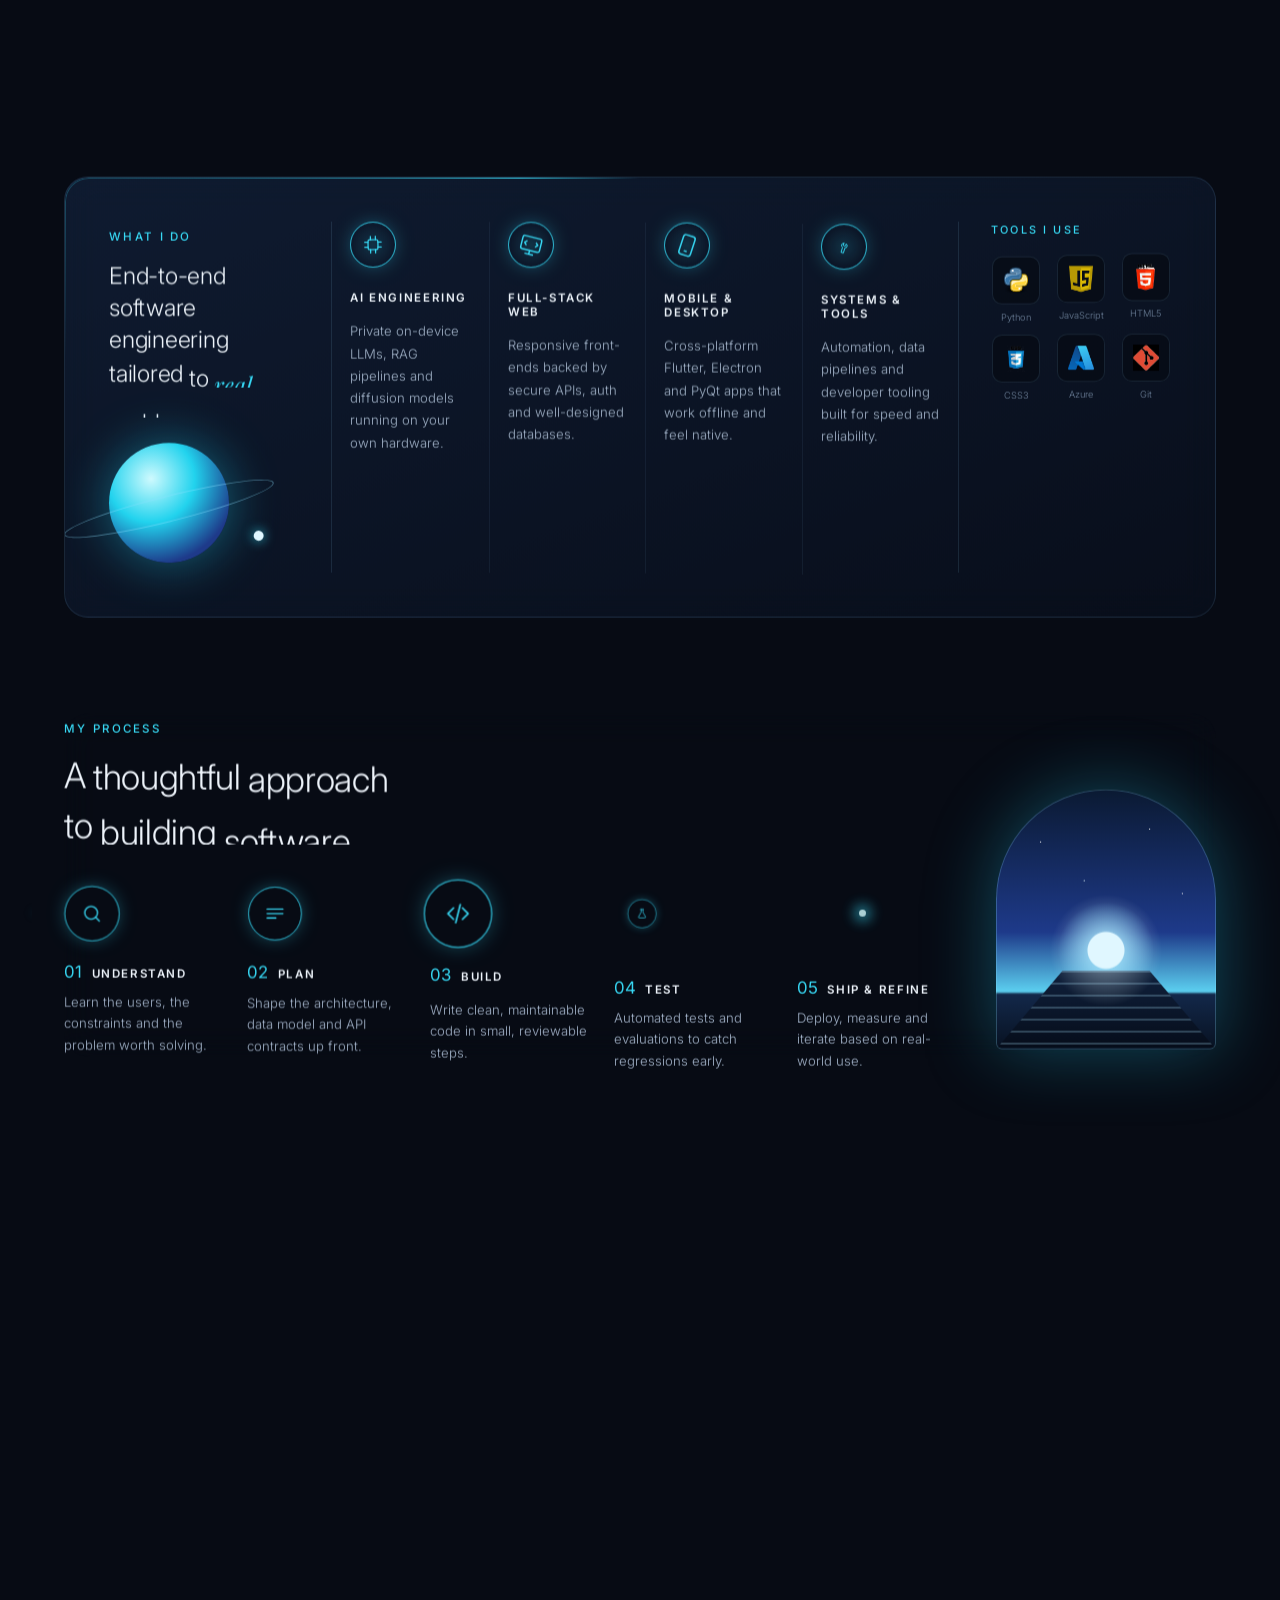
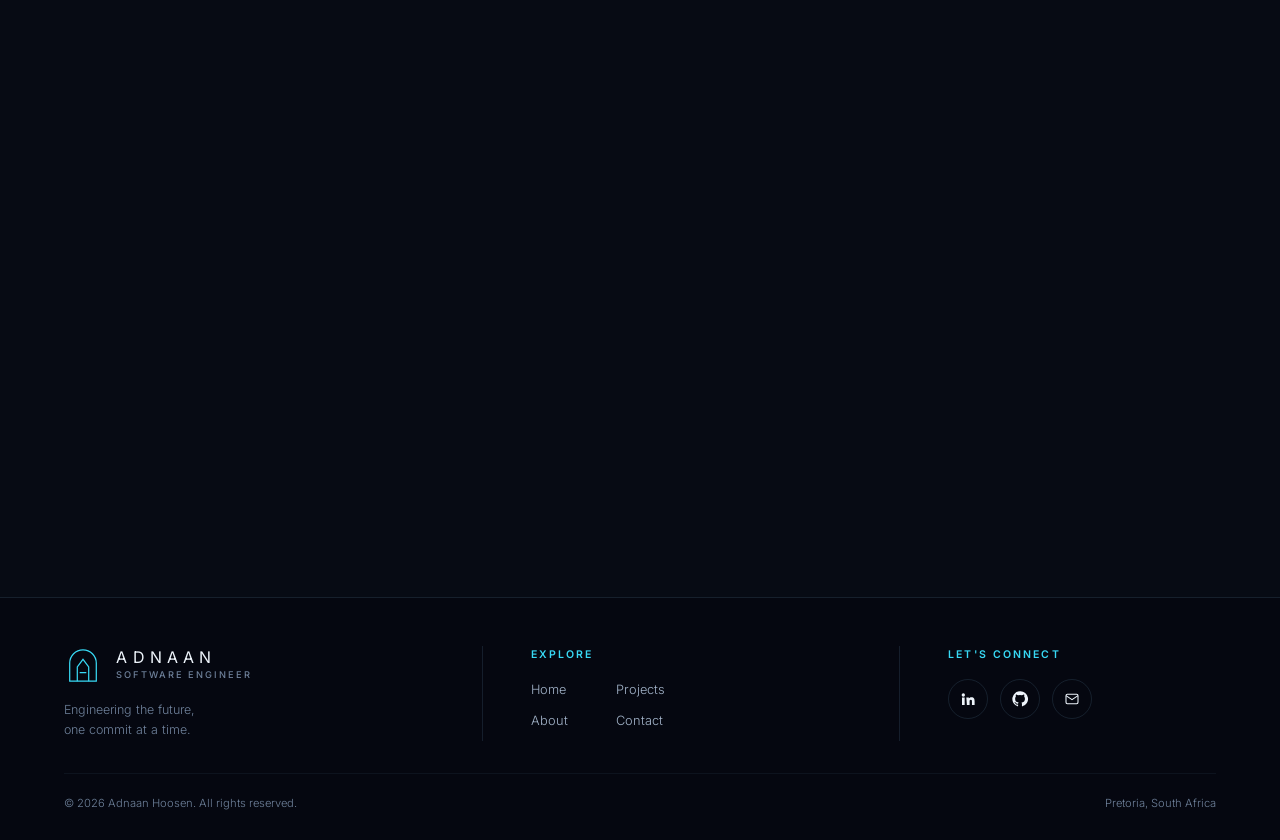
==== commit 3aedfda3: "Add Motion-powered animation and motion graphics layer Vendor the Motion library (v12.43.0) and add " ====
--- a/index.html
+++ b/index.html
@@ -27,9 +27,12 @@
     <meta name="twitter:image" content="https://adnaan-portfolio-2026.web.app/image/me.jpg">
     <link rel="icon" type="image/x-icon" href="/favicon.ico?v=2">
     <link rel="icon" type="image/png" href="/favicon.png?v=2">
-    <link rel="stylesheet" href="/style.css?v=20261013b">
-    <link rel="stylesheet" href="/mobile.css?v=20261013b" media="(max-width: 768px)">
-    <script src="/script.js?v=20261013b" defer></script>
+    <link rel="stylesheet" href="/style.css?v=20261109a">
+    <link rel="stylesheet" href="/mobile.css?v=20261109a" media="(max-width: 768px)">
+    <link rel="stylesheet" href="/fx.css?v=20261109a">
+    <script src="/vendor/motion.min.js?v=12.43.0" defer></script>
+    <script src="/fx.js?v=20261109a" defer></script>
+    <script src="/script.js?v=20261109a" defer></script>
     <script type="application/ld+json">
     {
       "@context": "https://schema.org",
--- a/fx.css
+++ b/fx.css
@@ -0,0 +1,446 @@
+/* ==========================================================================
+   Motion layer styles — companion to fx.js (Motion library).
+   Everything is scoped under html.fx, which fx.js only adds when the
+   library loaded and the visitor has not asked for reduced motion.
+   ========================================================================== */
+
+@property --fx-a {
+  syntax: '<angle>';
+  inherits: false;
+  initial-value: 0deg;
+}
+
+/* Motion drives the reveals, so the CSS transitions step aside until done */
+.fx .reveal:not(.fx-done),
+.fx .reveal-left:not(.fx-done),
+.fx .reveal-right:not(.fx-done) {
+  transition: none;
+}
+
+/* ------------------------------------------------ Split-word headings */
+.fx-w {
+  display: inline-block;
+  overflow: hidden;
+  vertical-align: bottom;
+  padding: 0.14em 0.1em 0.2em;
+  margin: -0.14em -0.1em -0.2em;
+}
+
+.fx-wi {
+  display: inline-block;
+  will-change: transform;
+}
+
+/* ---------------------------------------------------- Scroll progress */
+.fx-progress {
+  position: fixed;
+  top: 0;
+  left: 0;
+  right: 0;
+  height: 2px;
+  z-index: 300;
+  transform: scaleX(0);
+  transform-origin: 0 50%;
+  background: linear-gradient(90deg, #67e8f9, #3b82f6);
+  box-shadow: 0 0 12px rgba(56, 217, 245, 0.8);
+  pointer-events: none;
+}
+
+/* ------------------------------------------------- Cursor glow + ring */
+.fx-glow,
+.fx-cursor {
+  position: fixed;
+  top: 0;
+  left: 0;
+  pointer-events: none;
+  opacity: 0;
+}
+
+.fx-glow {
+  width: 560px;
+  height: 560px;
+  margin: -280px 0 0 -280px;
+  z-index: -1;
+  border-radius: 50%;
+  background: radial-gradient(circle, rgba(56, 189, 248, 0.13), rgba(59, 130, 246, 0.05) 40%, transparent 68%);
+}
+
+.fx-cursor {
+  width: 36px;
+  height: 36px;
+  margin: -18px 0 0 -18px;
+  z-index: 950;
+}
+
+.fx-cursor i {
+  position: absolute;
+  inset: 0;
+  border-radius: 50%;
+  border: 1px solid rgba(56, 217, 245, 0.7);
+  transition: transform 0.25s ease, background-color 0.25s ease, border-color 0.25s ease;
+}
+
+.fx-cursor.is-hover i {
+  transform: scale(1.7);
+  background: rgba(56, 217, 245, 0.1);
+  border-color: rgba(56, 217, 245, 0.3);
+}
+
+.fx-cursor.is-down i {
+  transform: scale(0.7);
+}
+
+/* --------------------------------------------------- Shooting stars */
+.fx-sky {
+  position: fixed;
+  inset: 0;
+  z-index: -1;
+  overflow: hidden;
+  pointer-events: none;
+}
+
+.fx-sky i {
+  position: absolute;
+  width: 140px;
+  height: 1px;
+  border-radius: 1px;
+  background: linear-gradient(90deg, transparent, rgba(200, 235, 255, 0.9));
+  box-shadow: 0 0 8px rgba(56, 217, 245, 0.8);
+  rotate: 24deg;
+  opacity: 0;
+}
+
+/* ------------------------------------------------ Page-change curtain */
+.fx-curtain {
+  position: fixed;
+  inset: 0;
+  z-index: 900;
+  display: grid;
+  grid-template-columns: repeat(5, 1fr);
+  pointer-events: none;
+}
+
+.fx-curtain i {
+  background: linear-gradient(180deg, #0a1424, #070b14);
+  border-top: 2px solid var(--accent-cyan);
+  box-shadow: 0 -8px 30px rgba(56, 217, 245, 0.35);
+  transform: scaleY(0);
+  transform-origin: 50% 100%;
+}
+
+/* -------------------------------------------------------- Hero extras */
+.fx-orbits {
+  position: absolute;
+  inset: -22%;
+  pointer-events: none;
+}
+
+.fx-ring {
+  position: absolute;
+  inset: 0;
+  width: 100%;
+  height: 100%;
+  overflow: visible;
+  fill: none;
+  stroke: rgba(56, 217, 245, 0.5);
+  stroke-width: 1;
+}
+
+.fx-ring.r2 {
+  inset: 7%;
+  width: 86%;
+  height: 86%;
+  stroke: rgba(59, 130, 246, 0.9);
+  stroke-width: 1.5;
+}
+
+.fx-ring.r3 {
+  inset: 13%;
+  width: 74%;
+  height: 74%;
+  stroke: rgba(150, 210, 255, 0.45);
+}
+
+.fx-ring circle {
+  vector-effect: non-scaling-stroke;
+}
+
+.fx-ring .sat {
+  fill: #67e8f9;
+  stroke: none;
+  filter: drop-shadow(0 0 4px #38d9f5);
+}
+
+.fx-grid {
+  position: absolute;
+  left: 0;
+  right: 0;
+  bottom: 0;
+  height: 44%;
+  z-index: -1;
+  overflow: hidden;
+  perspective: 560px;
+  pointer-events: none;
+  opacity: 0.32;
+  -webkit-mask-image: linear-gradient(180deg, transparent, #000 55%, transparent);
+  mask-image: linear-gradient(180deg, transparent, #000 55%, transparent);
+}
+
+.fx-grid i {
+  position: absolute;
+  left: -50%;
+  right: -50%;
+  top: 0;
+  height: 220%;
+  transform: rotateX(64deg);
+  transform-origin: 50% 0;
+  background-image:
+    linear-gradient(rgba(56, 217, 245, 0.4) 1px, transparent 1px),
+    linear-gradient(90deg, rgba(56, 217, 245, 0.4) 1px, transparent 1px);
+  background-size: 44px 44px;
+}
+
+/* ------------------------------------------------------- Tech marquee */
+.fx-marquee {
+  display: grid;
+  gap: 0.5rem;
+  padding: 1rem 0 3rem;
+  overflow: hidden;
+  -webkit-mask-image: linear-gradient(90deg, transparent, #000 12%, #000 88%, transparent);
+  mask-image: linear-gradient(90deg, transparent, #000 12%, #000 88%, transparent);
+}
+
+.fx-marquee-row {
+  display: flex;
+  width: max-content;
+  white-space: nowrap;
+  will-change: transform;
+}
+
+.fx-marquee-row span {
+  display: inline-flex;
+  align-items: center;
+  gap: 1.1em;
+  padding-right: 1.1em;
+  font-size: clamp(1.5rem, 4.4vw, 3.2rem);
+  font-weight: 600;
+  letter-spacing: 0.04em;
+  text-transform: uppercase;
+  color: transparent;
+  -webkit-text-stroke: 1px rgba(150, 200, 255, 0.3);
+}
+
+.fx-marquee-row span.is-solid {
+  font-family: var(--font-serif);
+  font-style: italic;
+  font-weight: 400;
+  text-transform: none;
+  color: var(--accent-cyan);
+  -webkit-text-stroke: 0;
+}
+
+.fx-marquee-row span::after {
+  content: '';
+  width: 0.28em;
+  height: 0.28em;
+  rotate: 45deg;
+  background: var(--accent-cyan);
+  box-shadow: 0 0 12px var(--accent-cyan);
+}
+
+/* ------------------------------------------ Card glare, beams, shines */
+@media (hover: hover) {
+  .fx .glass-card::before {
+    content: '';
+    position: absolute;
+    inset: 0;
+    z-index: 1;
+    border-radius: inherit;
+    background: radial-gradient(420px circle at var(--mx, 50%) var(--my, 50%), rgba(56, 217, 245, 0.16), transparent 60%);
+    opacity: 0;
+    transition: opacity 0.35s ease;
+    pointer-events: none;
+  }
+
+  .fx .glass-card:hover::before {
+    opacity: 1;
+  }
+}
+
+@media (min-width: 769px) {
+  .fx .band:not(.process-band)::after {
+    content: '';
+    position: absolute;
+    inset: 0;
+    border-radius: inherit;
+    padding: 1px;
+    background: conic-gradient(from var(--fx-a), transparent 0 76%, rgba(56, 217, 245, 0.95) 92%, transparent 100%);
+    -webkit-mask: linear-gradient(#000 0 0) content-box, linear-gradient(#000 0 0);
+    -webkit-mask-composite: xor;
+    mask-composite: exclude;
+    animation: fx-beam 8s linear infinite;
+    pointer-events: none;
+  }
+}
+
+@keyframes fx-beam {
+  to {
+    --fx-a: 360deg;
+  }
+}
+
+.fx .btn-primary {
+  position: relative;
+  overflow: hidden;
+}
+
+.fx .btn-primary::after {
+  content: '';
+  position: absolute;
+  top: 0;
+  bottom: 0;
+  left: -60%;
+  width: 40%;
+  background: linear-gradient(100deg, transparent, rgba(255, 255, 255, 0.55), transparent);
+  transform: skewX(-20deg);
+  animation: fx-shine 4.5s ease-in-out infinite;
+  pointer-events: none;
+}
+
+@keyframes fx-shine {
+  0%,
+  60% {
+    left: -60%;
+  }
+
+  100% {
+    left: 130%;
+  }
+}
+
+.fx .icon-ring {
+  position: relative;
+}
+
+.fx .icon-ring::after {
+  content: '';
+  position: absolute;
+  inset: -1px;
+  border-radius: 50%;
+  border: 1px solid rgba(56, 217, 245, 0.7);
+  animation: fx-ping 3.2s ease-out infinite;
+  pointer-events: none;
+}
+
+.fx .service-item:nth-child(2) .icon-ring::after,
+.fx .process-step:nth-child(2) .icon-ring::after { animation-delay: 0.4s; }
+.fx .service-item:nth-child(3) .icon-ring::after,
+.fx .process-step:nth-child(3) .icon-ring::after { animation-delay: 0.8s; }
+.fx .service-item:nth-child(4) .icon-ring::after,
+.fx .process-step:nth-child(4) .icon-ring::after { animation-delay: 1.2s; }
+.fx .process-step:nth-child(5) .icon-ring::after { animation-delay: 1.6s; }
+
+@keyframes fx-ping {
+  0% {
+    transform: scale(1);
+    opacity: 0.8;
+  }
+
+  70%,
+  100% {
+    transform: scale(1.9);
+    opacity: 0;
+  }
+}
+
+.fx .project-card-img {
+  scale: 1.14;
+}
+
+/* ------------------------------------------ Lines that draw on scroll */
+.fx .process-steps::before {
+  clip-path: inset(-12px calc(100% - var(--fx-line, 100%)) -12px -12px);
+}
+
+.fx .timeline-track::before {
+  clip-path: inset(0 -12px calc(100% - var(--fx-line, 100%)) -12px);
+}
+
+@media (max-width: 900px) {
+  .fx .process-steps::before {
+    clip-path: inset(-12px -12px calc(100% - var(--fx-line, 100%)) -12px);
+  }
+}
+
+.fx-pulse {
+  position: absolute;
+  top: 24px;
+  left: 0;
+  width: 7px;
+  height: 7px;
+  border-radius: 50%;
+  background: #cffafe;
+  box-shadow: 0 0 14px 4px rgba(56, 217, 245, 0.9);
+  opacity: 0;
+  pointer-events: none;
+}
+
+/* ------------------------------------------------ Planet and archway */
+.fx-moon {
+  position: absolute;
+  inset: -34%;
+  pointer-events: none;
+}
+
+.fx-moon::before {
+  content: '';
+  position: absolute;
+  top: 0;
+  left: 50%;
+  width: 10px;
+  height: 10px;
+  margin-left: -5px;
+  border-radius: 50%;
+  background: #e0f7ff;
+  box-shadow: 0 0 12px rgba(56, 217, 245, 0.9);
+}
+
+.fx-sun {
+  position: absolute;
+  left: 50%;
+  top: 62%;
+  width: 90px;
+  height: 90px;
+  margin: -45px 0 0 -45px;
+  border-radius: 50%;
+  background: radial-gradient(circle, rgba(224, 247, 255, 0.55), transparent 65%);
+  pointer-events: none;
+}
+
+.fx-mote {
+  position: absolute;
+  bottom: 28%;
+  width: 3px;
+  height: 3px;
+  border-radius: 50%;
+  background: #cffafe;
+  box-shadow: 0 0 6px #38d9f5;
+  opacity: 0;
+  pointer-events: none;
+}
+
+/* -------------------------------------------------------------- Phones */
+@media (max-width: 768px) {
+  .fx-grid,
+  .fx-pulse {
+    display: none;
+  }
+
+  .fx-orbits {
+    inset: -20%;
+  }
+
+  .fx-marquee {
+    padding: 0.5rem 0 1.25rem;
+  }
+}
